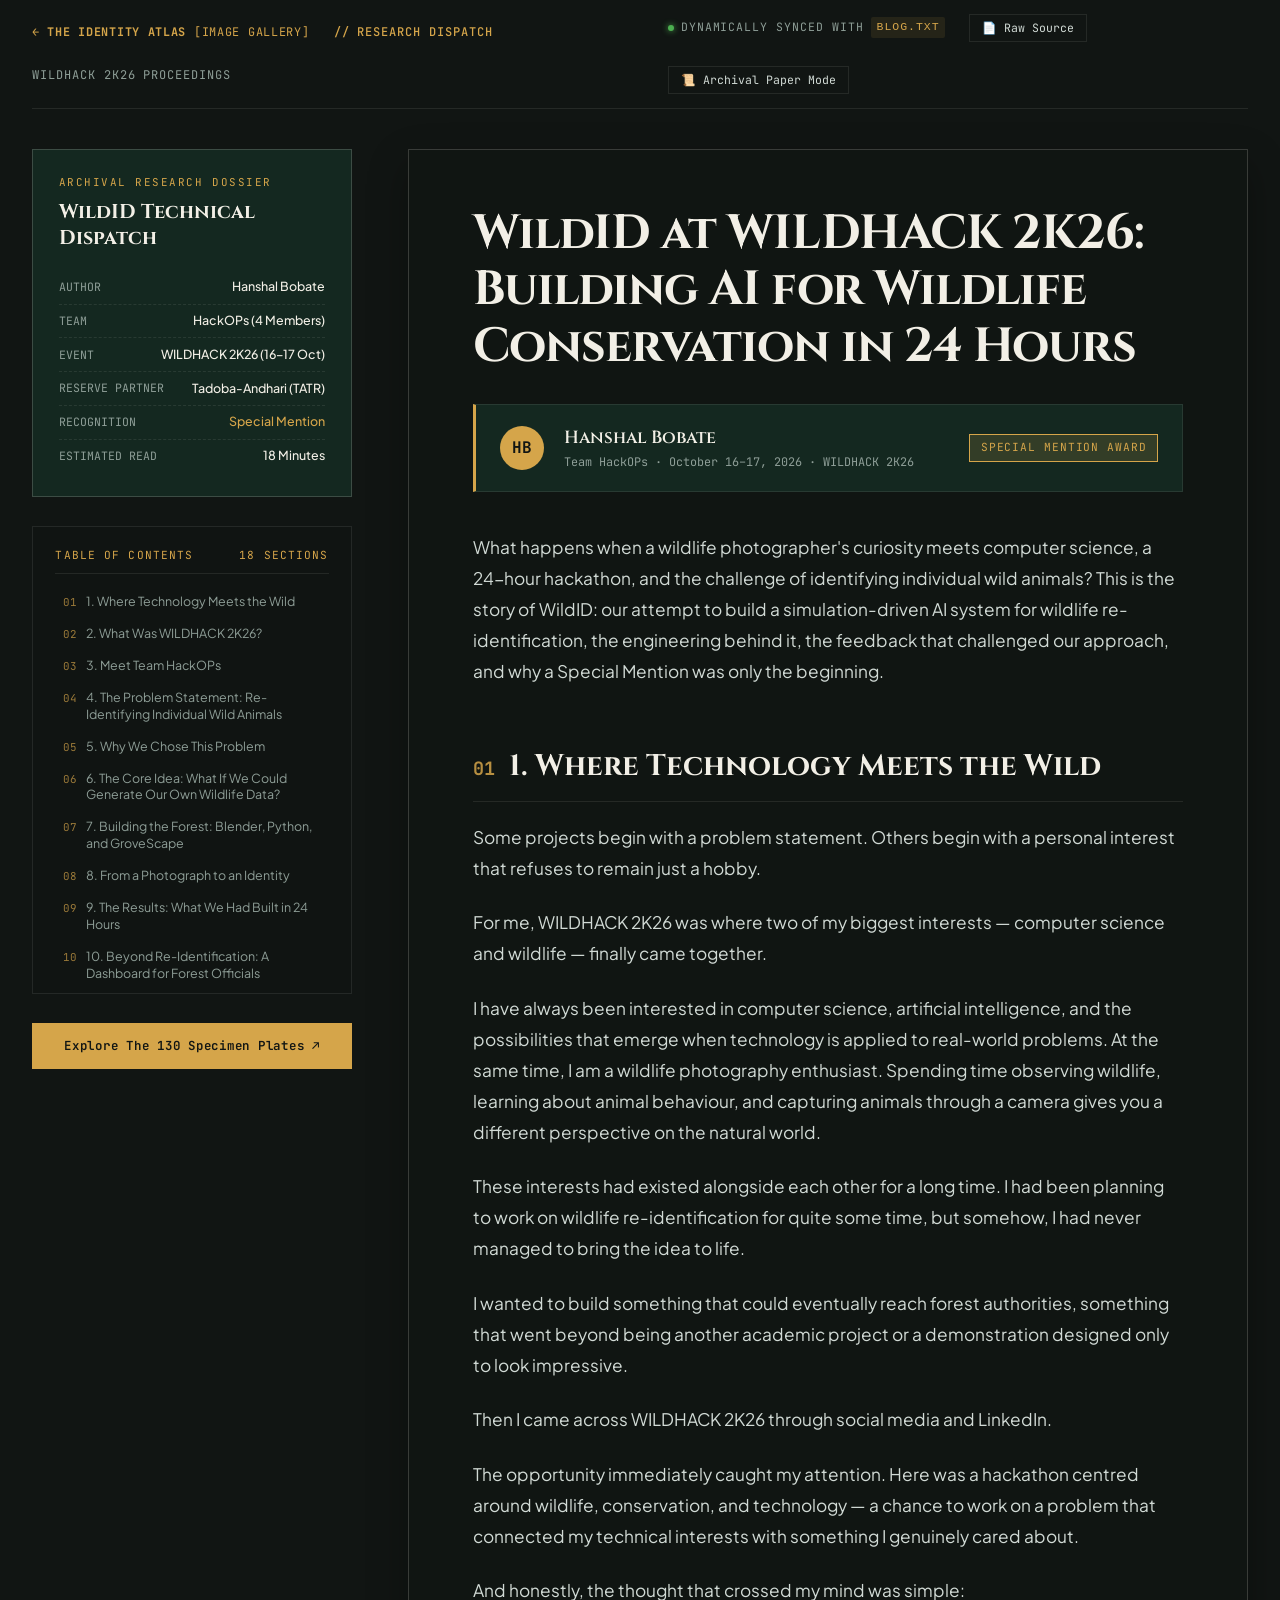
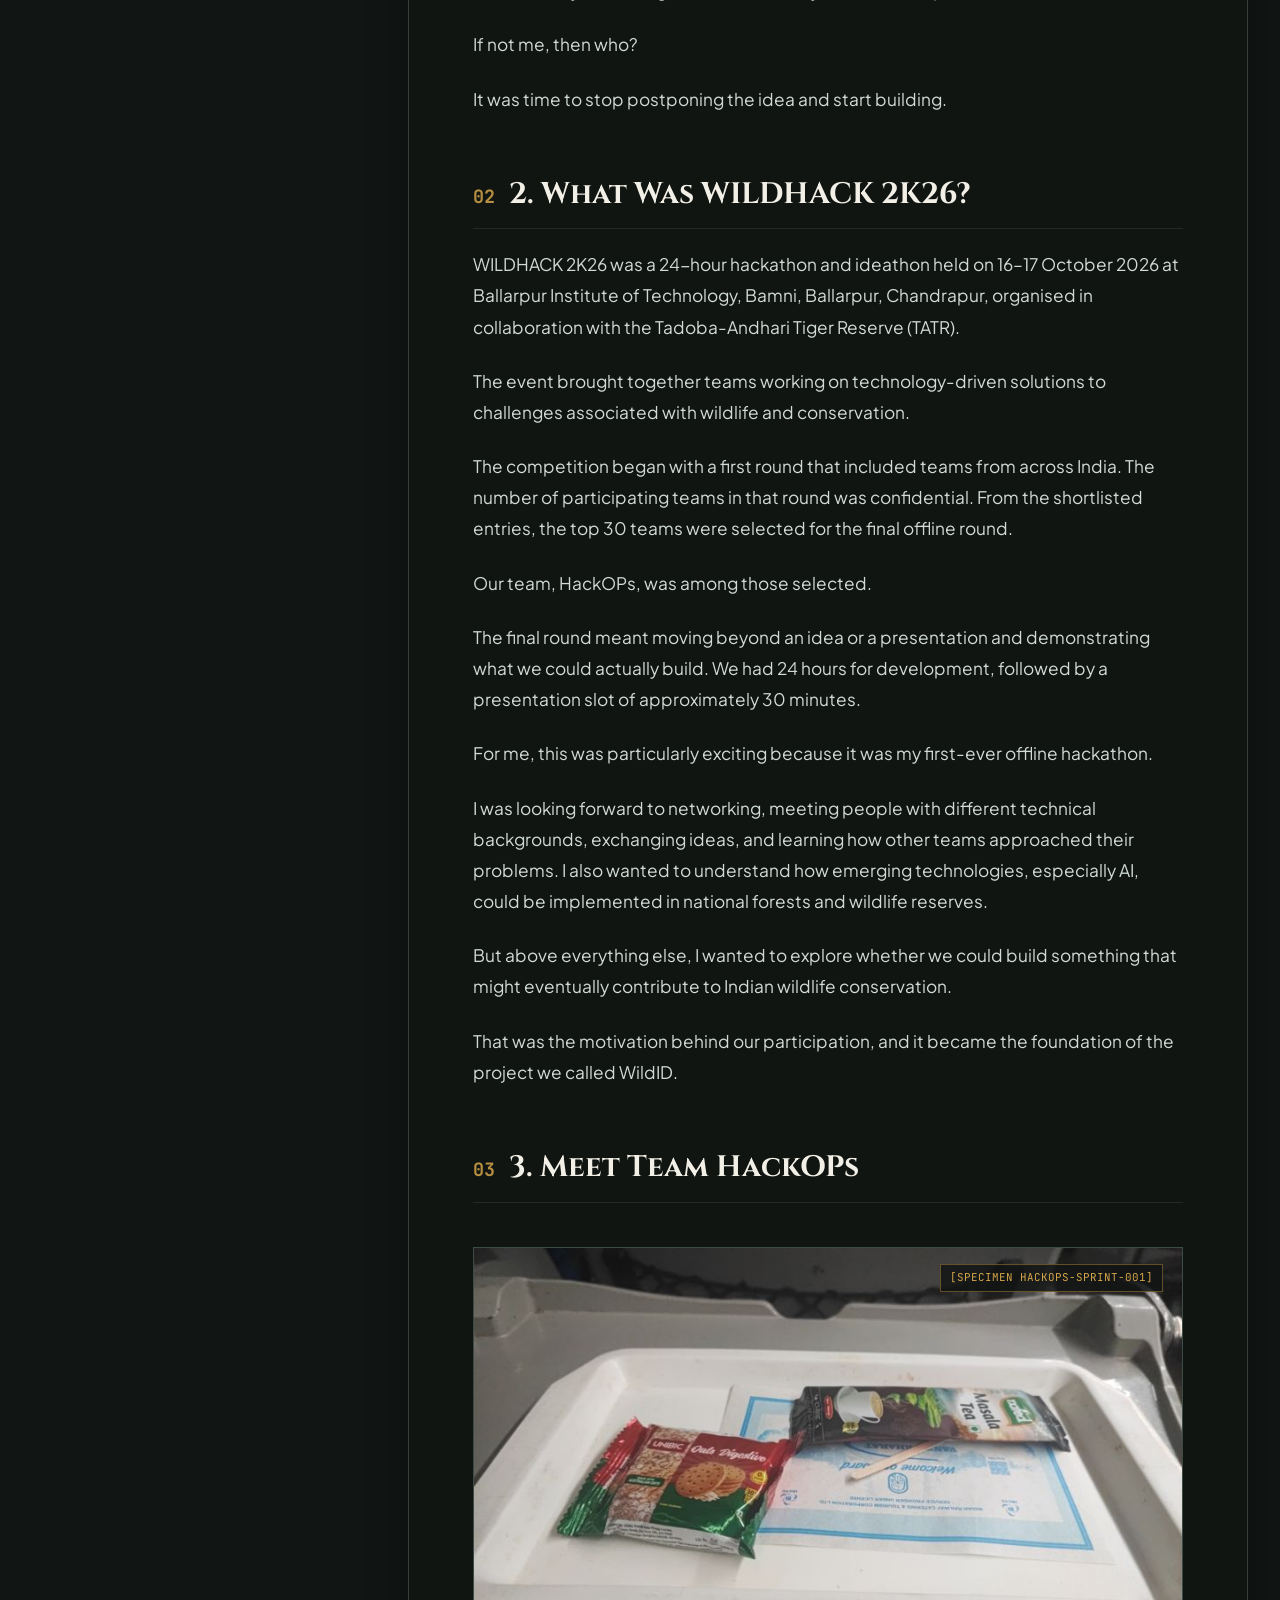
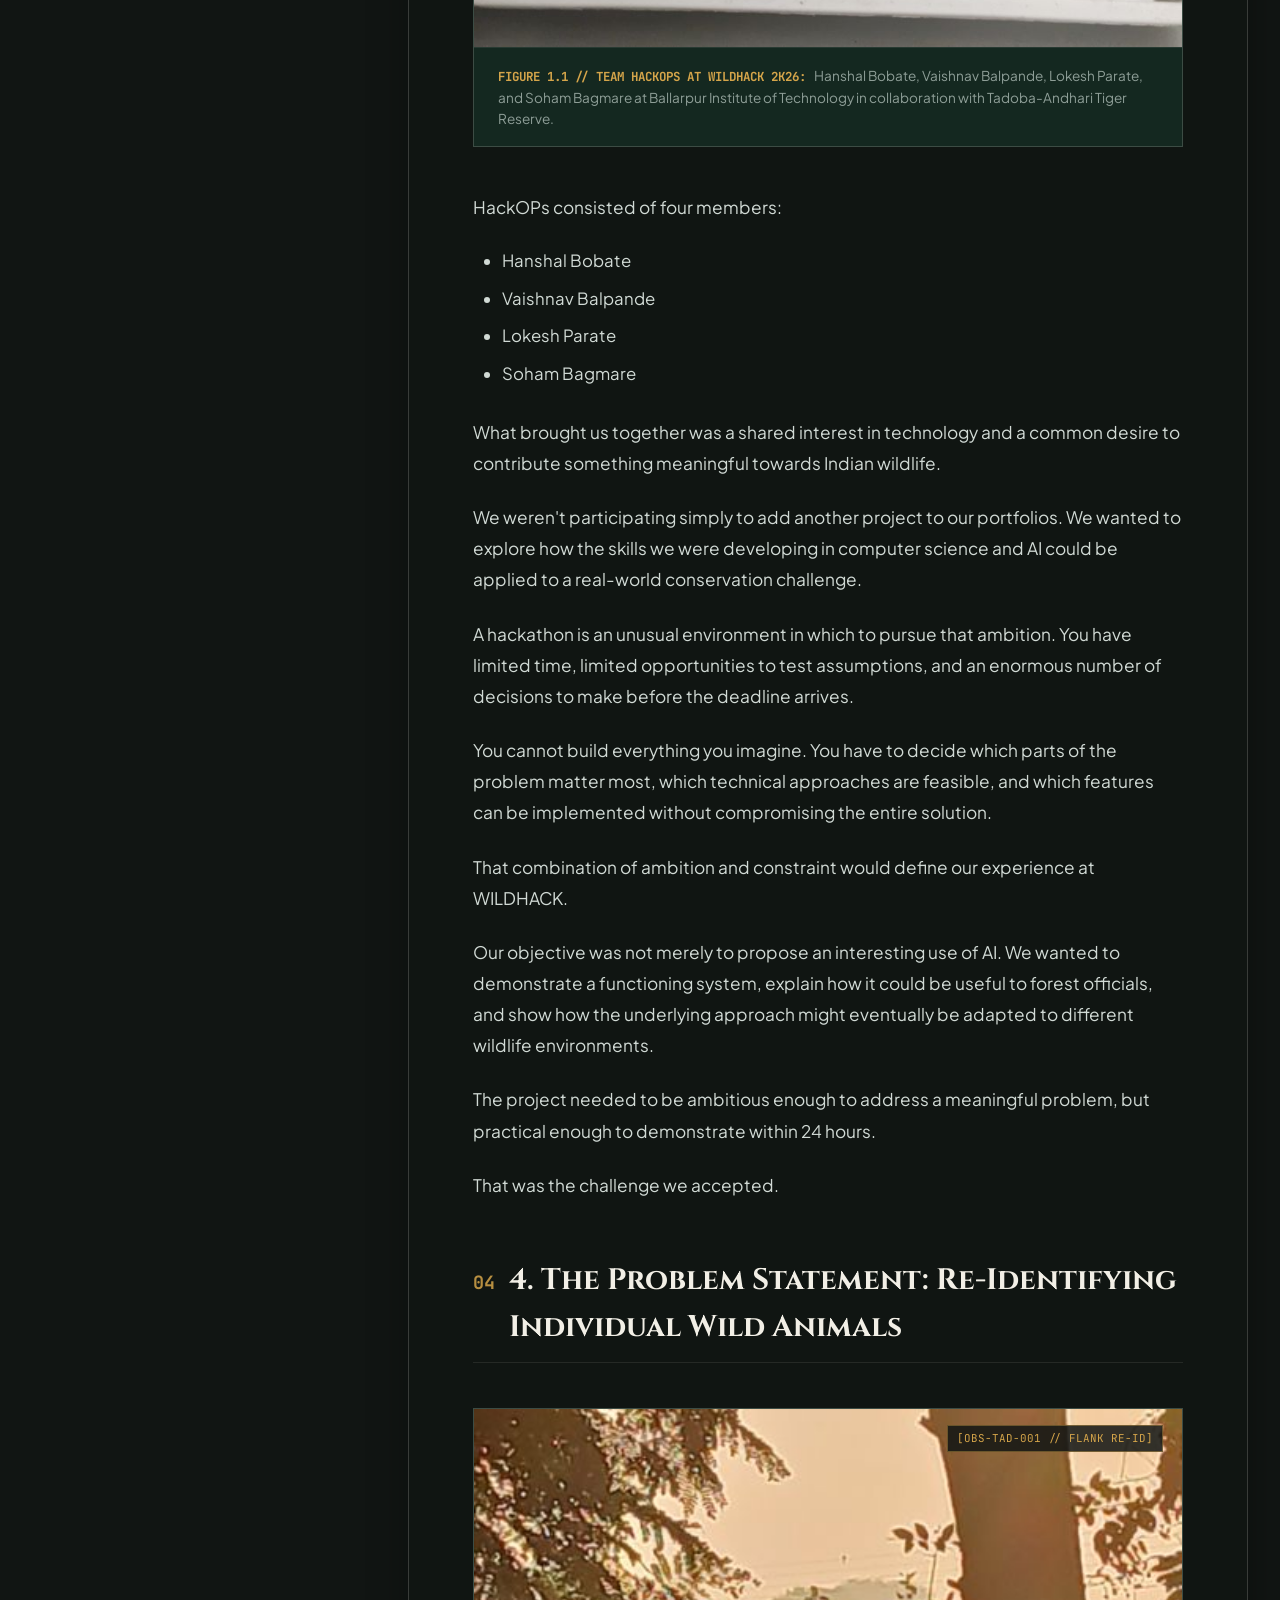
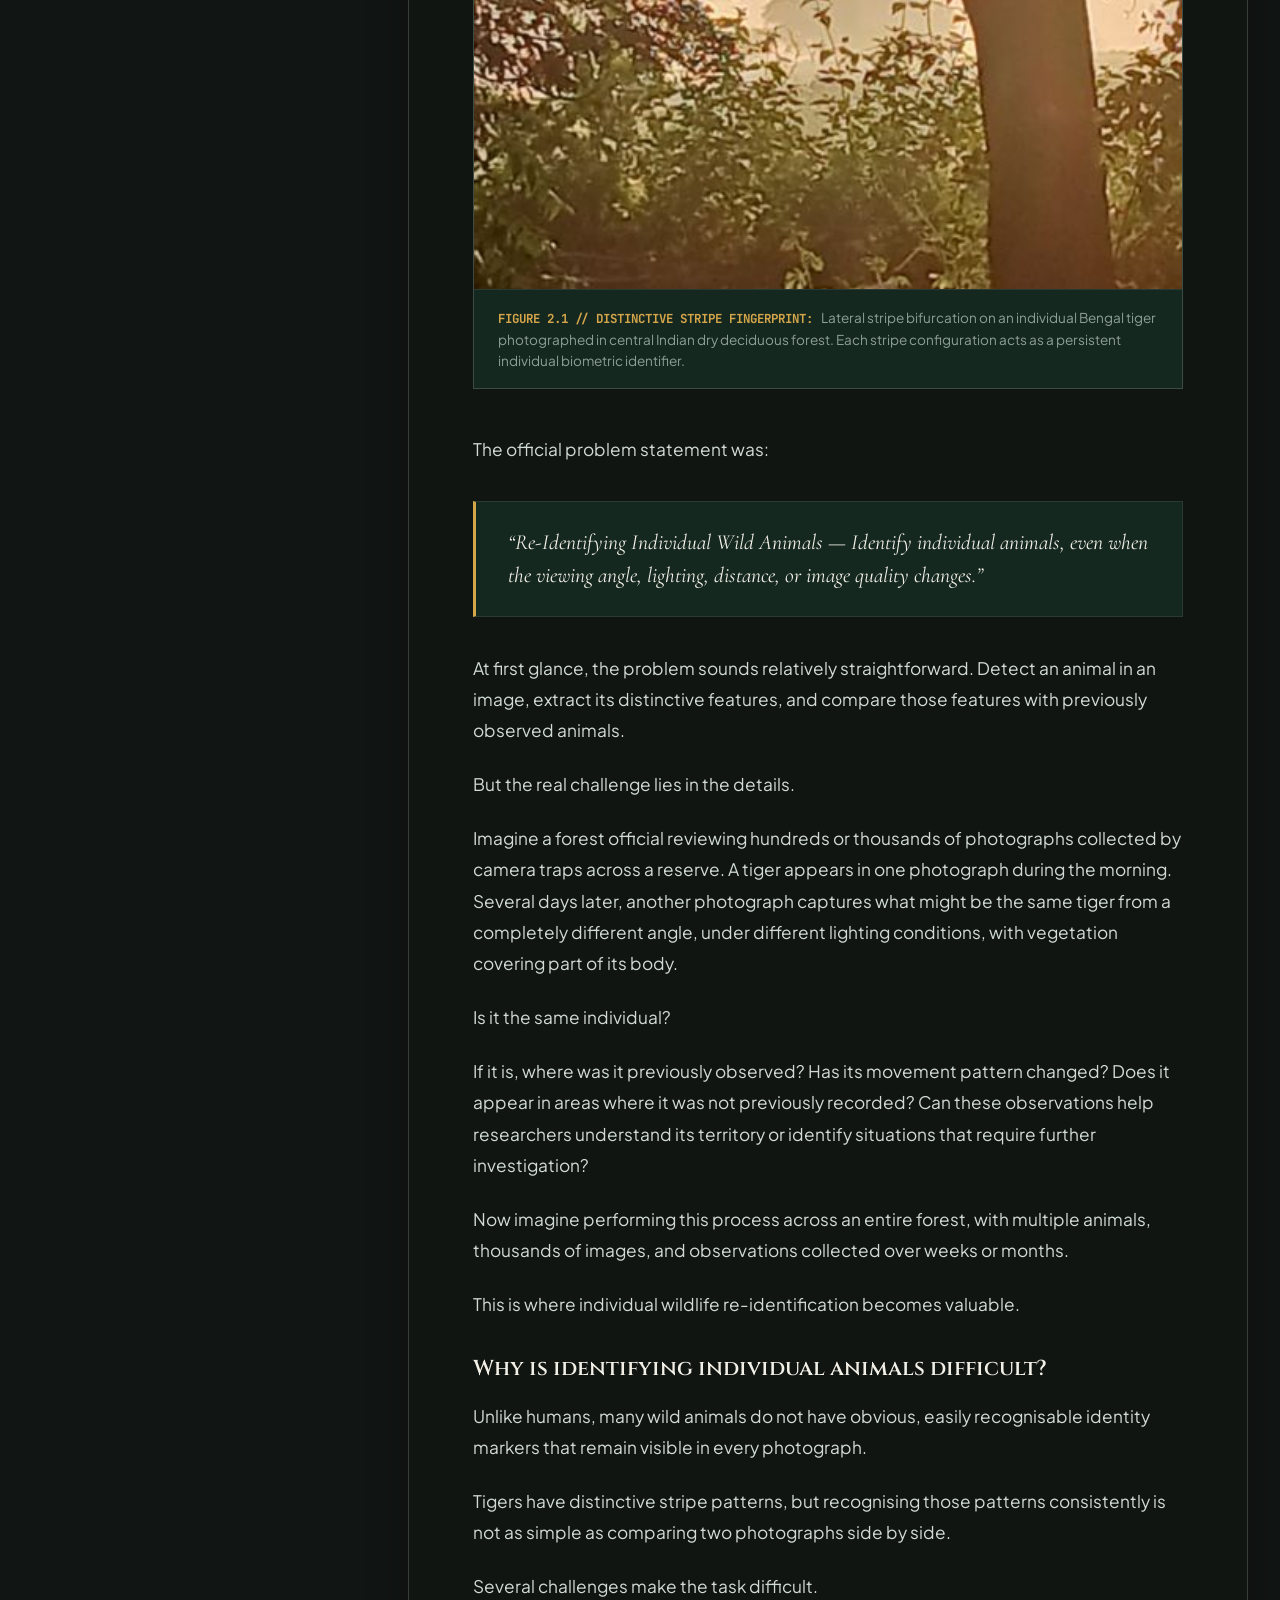
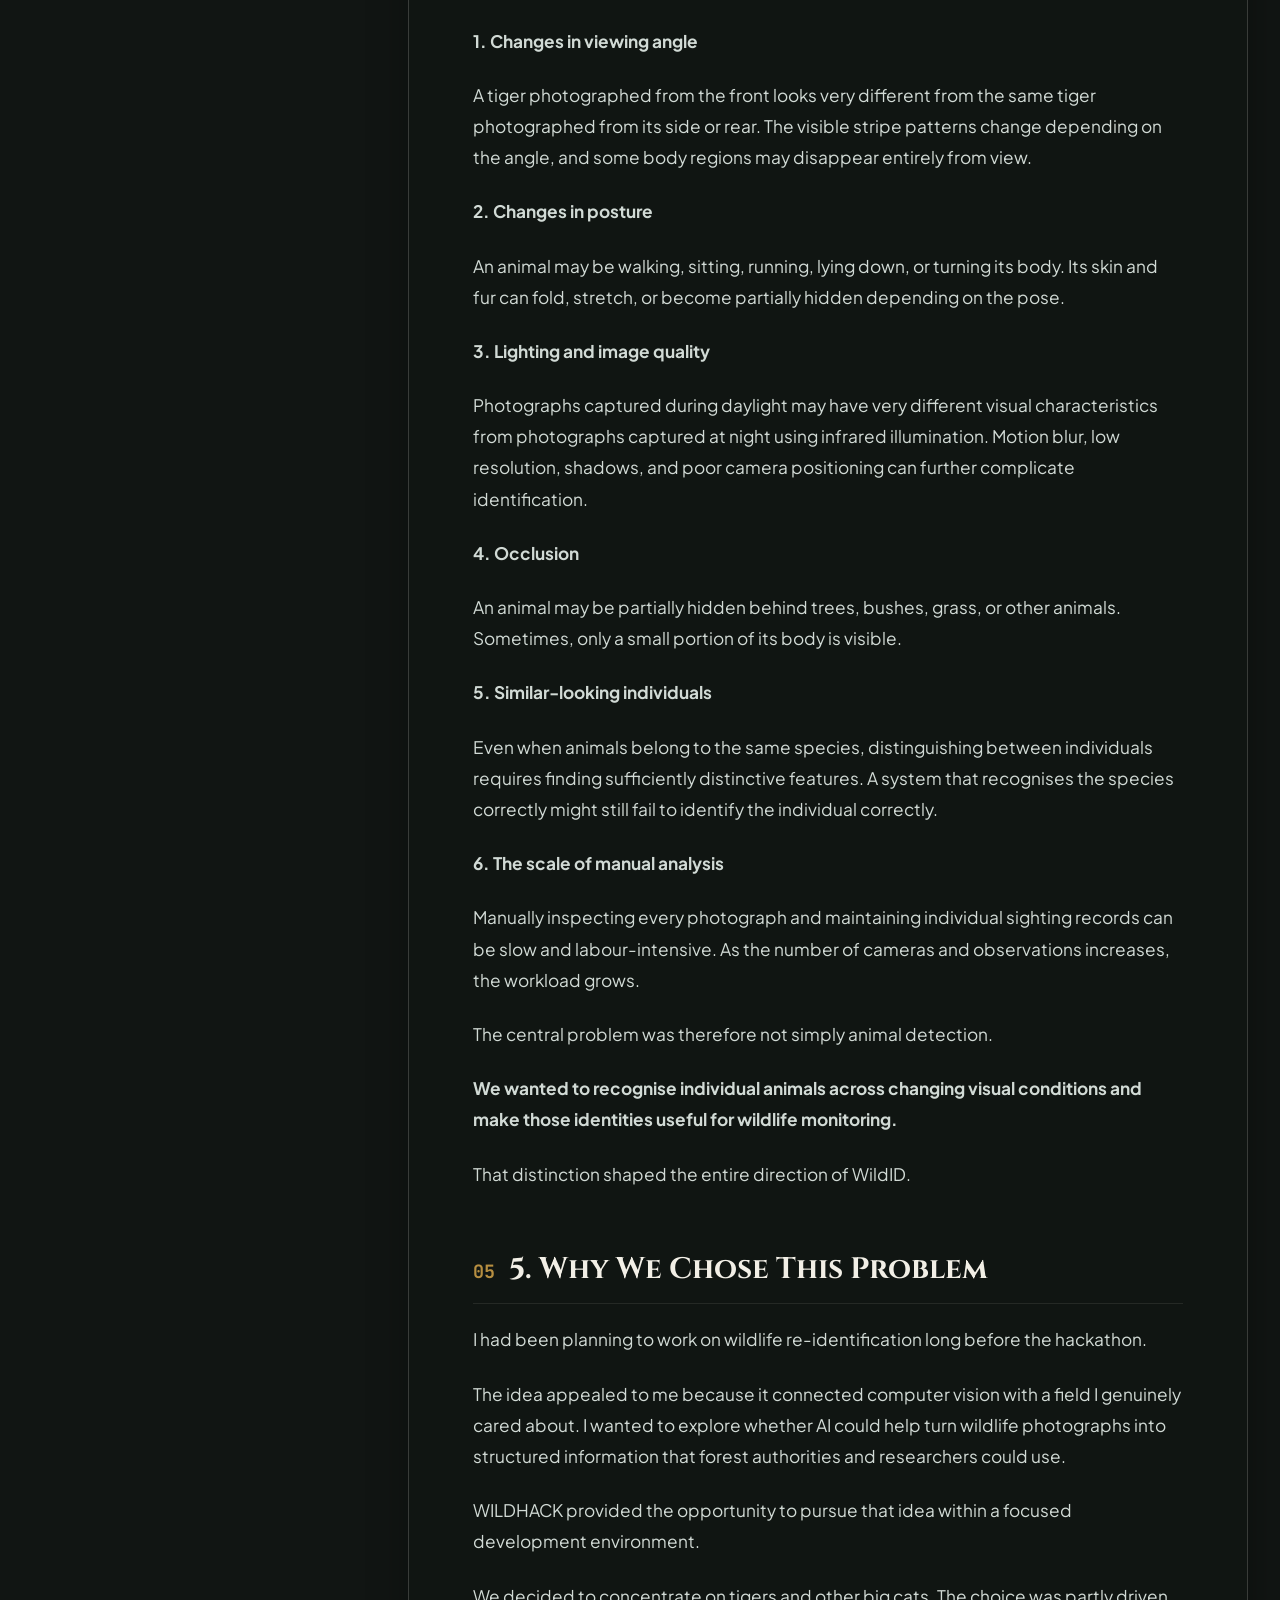
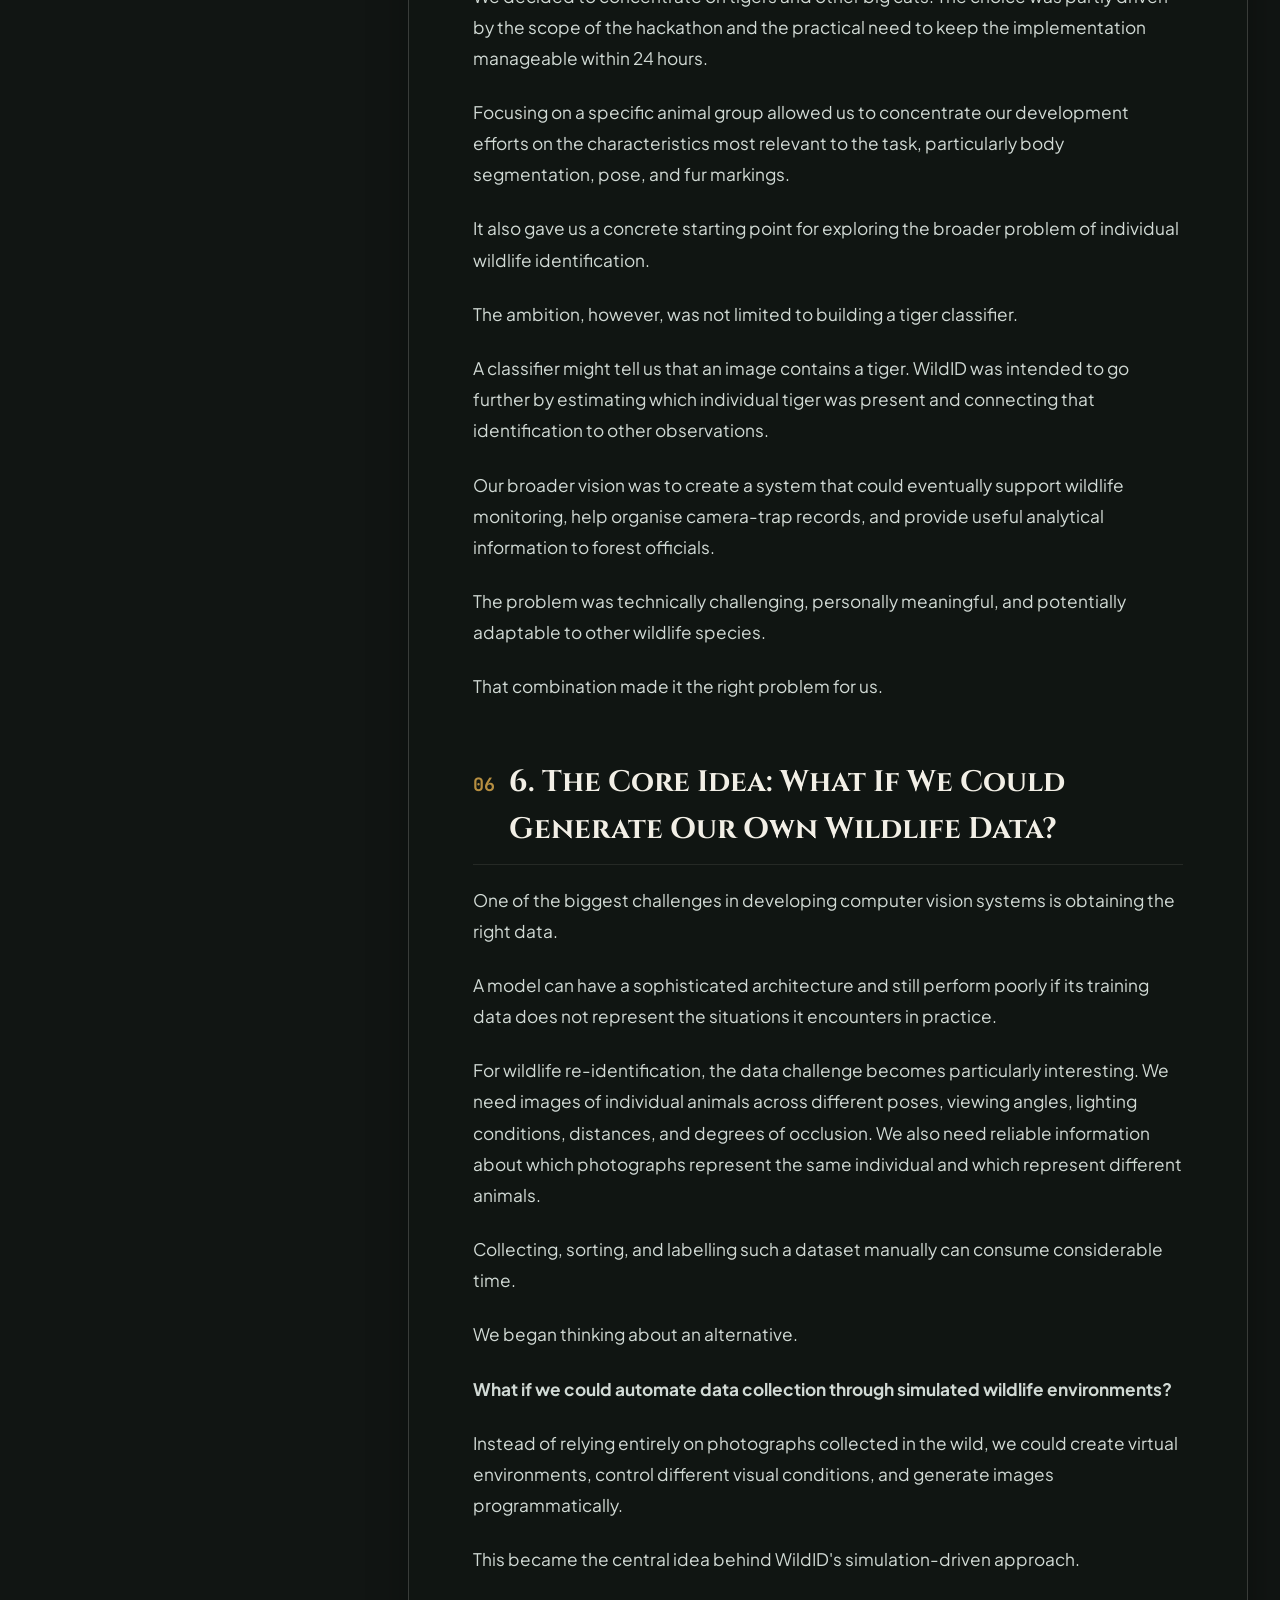
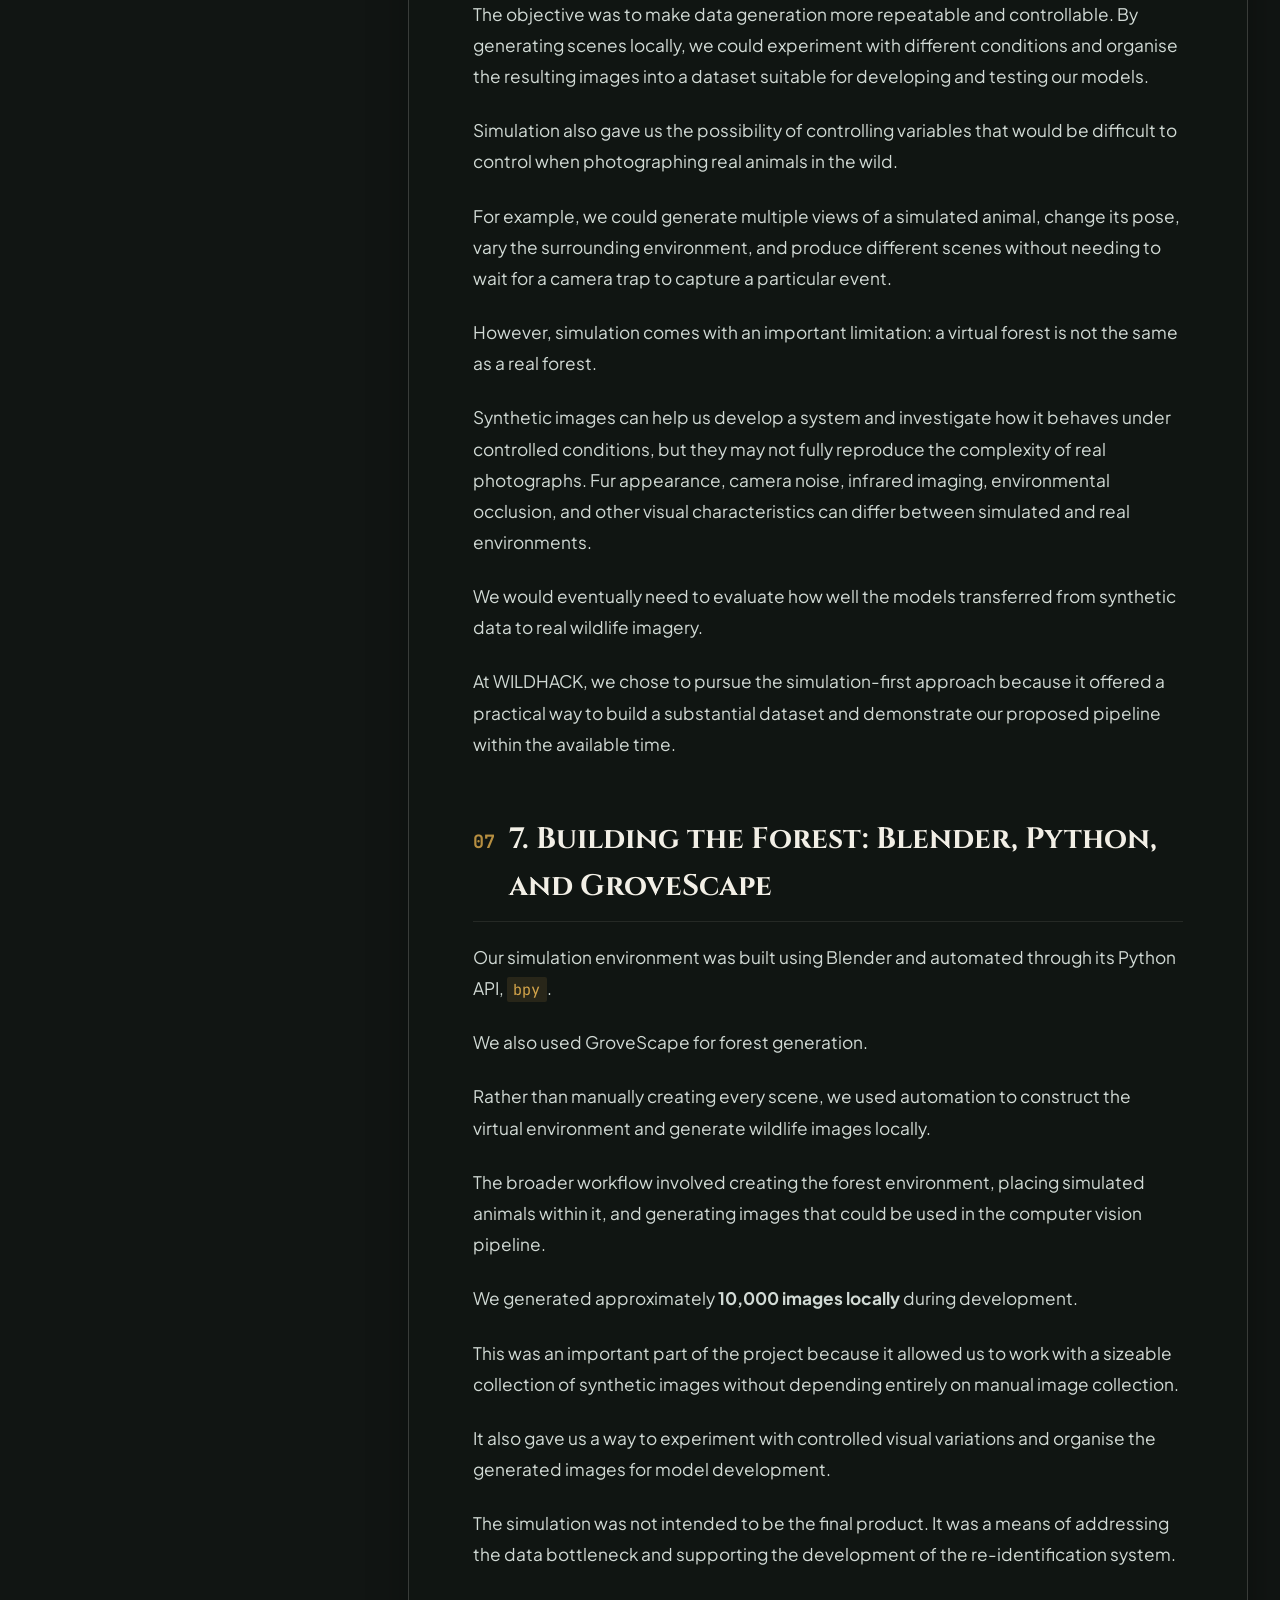
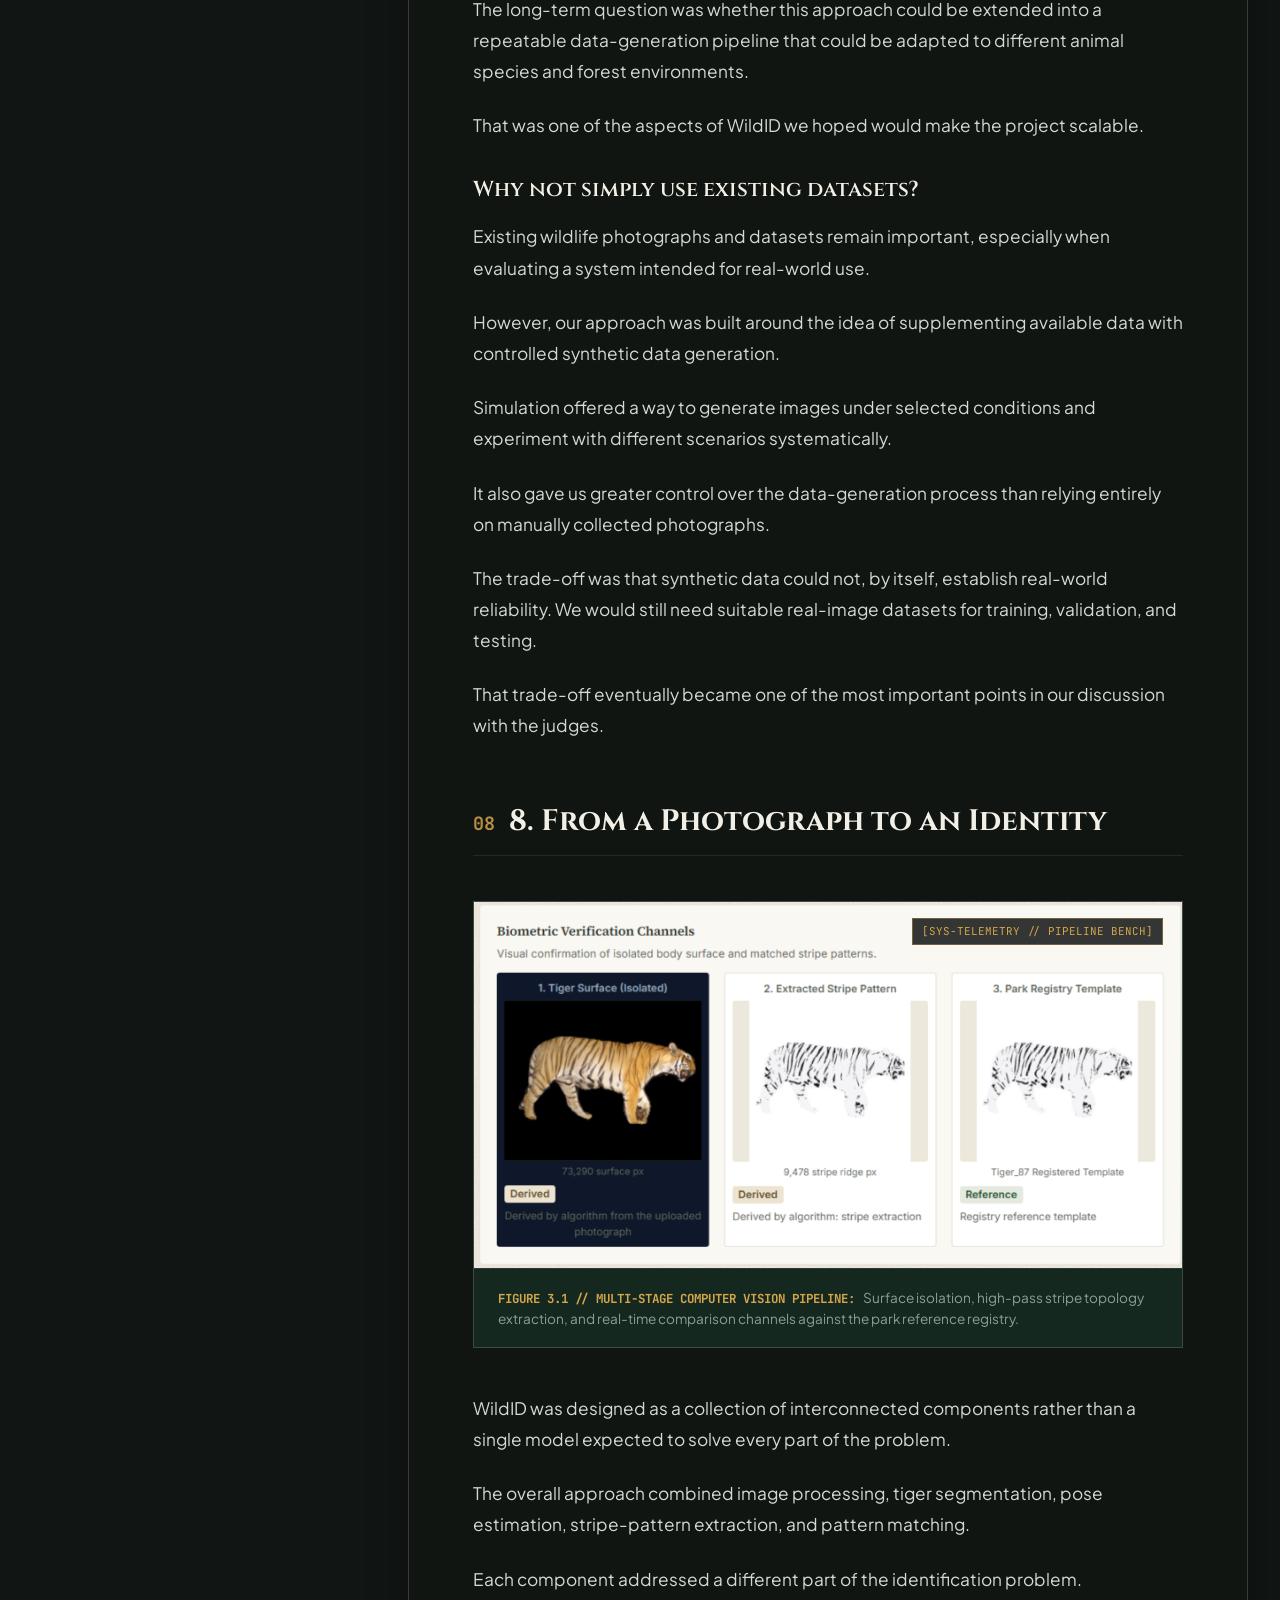
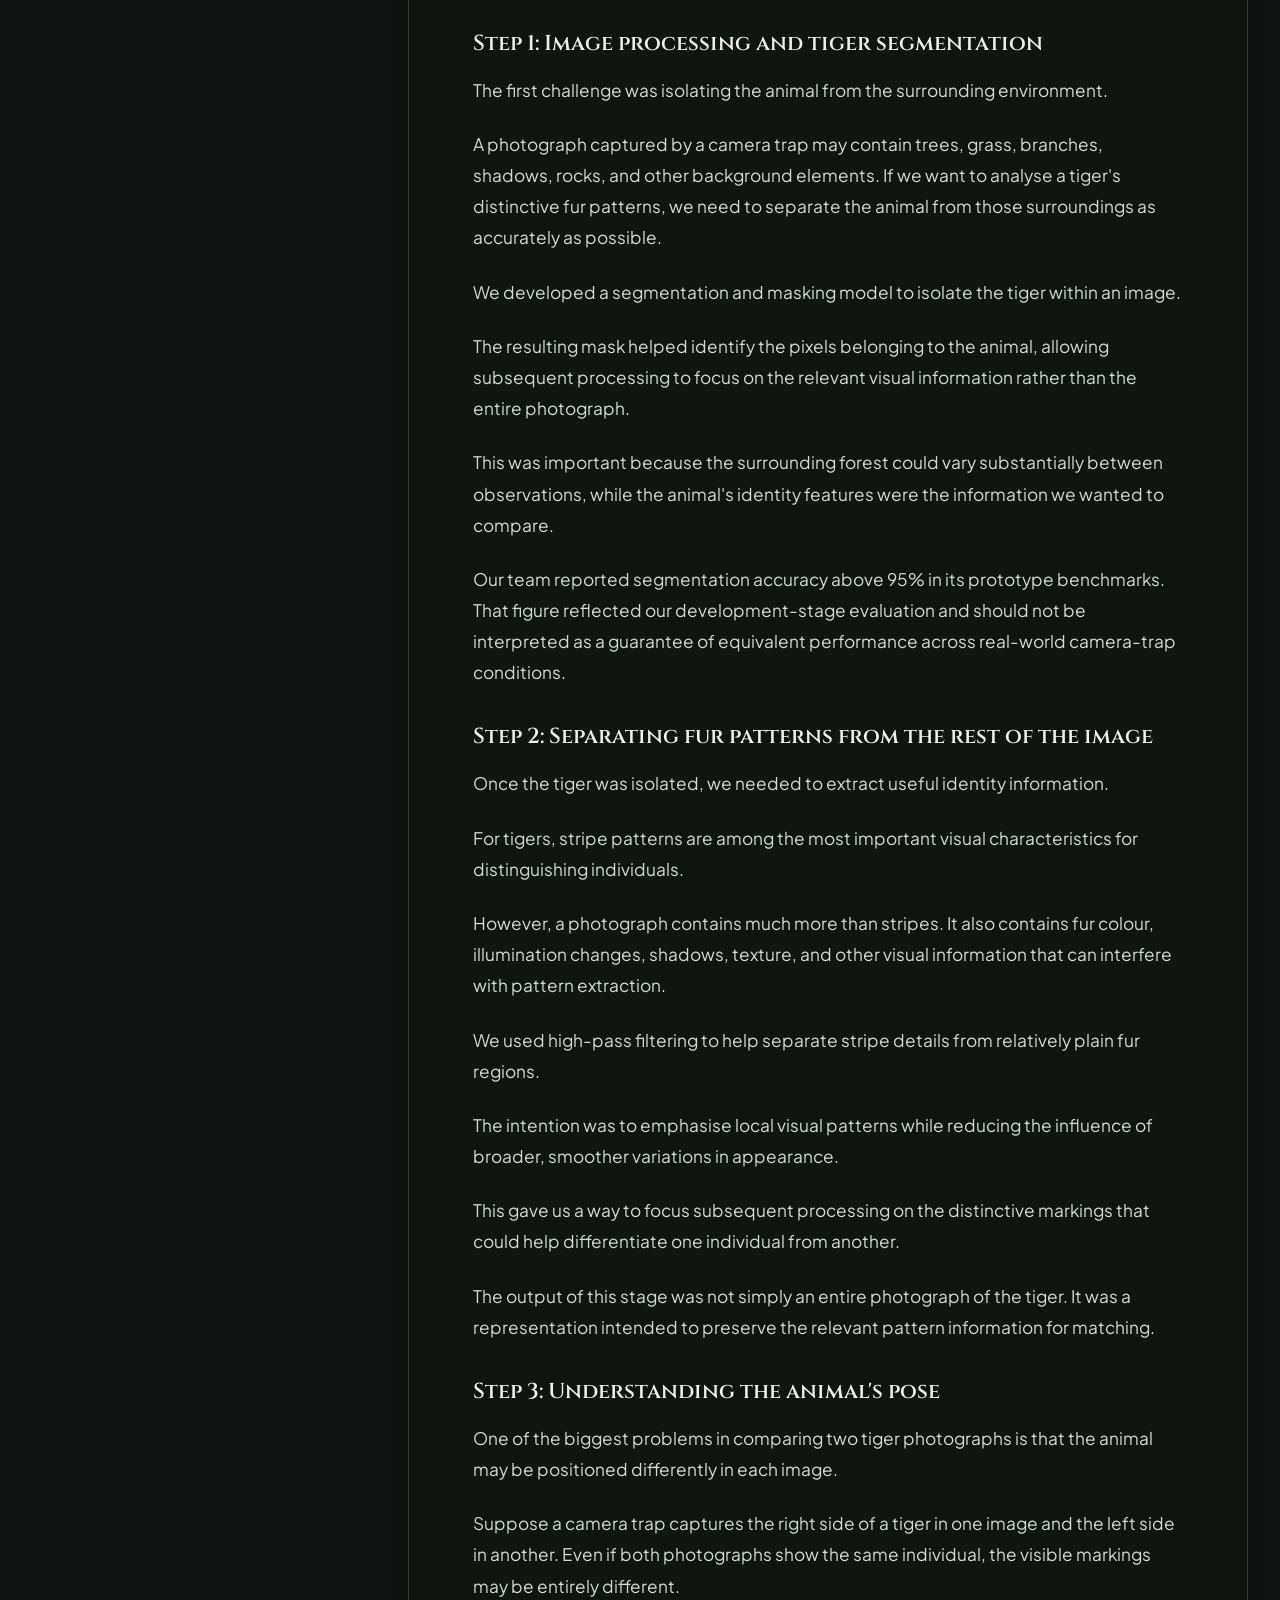
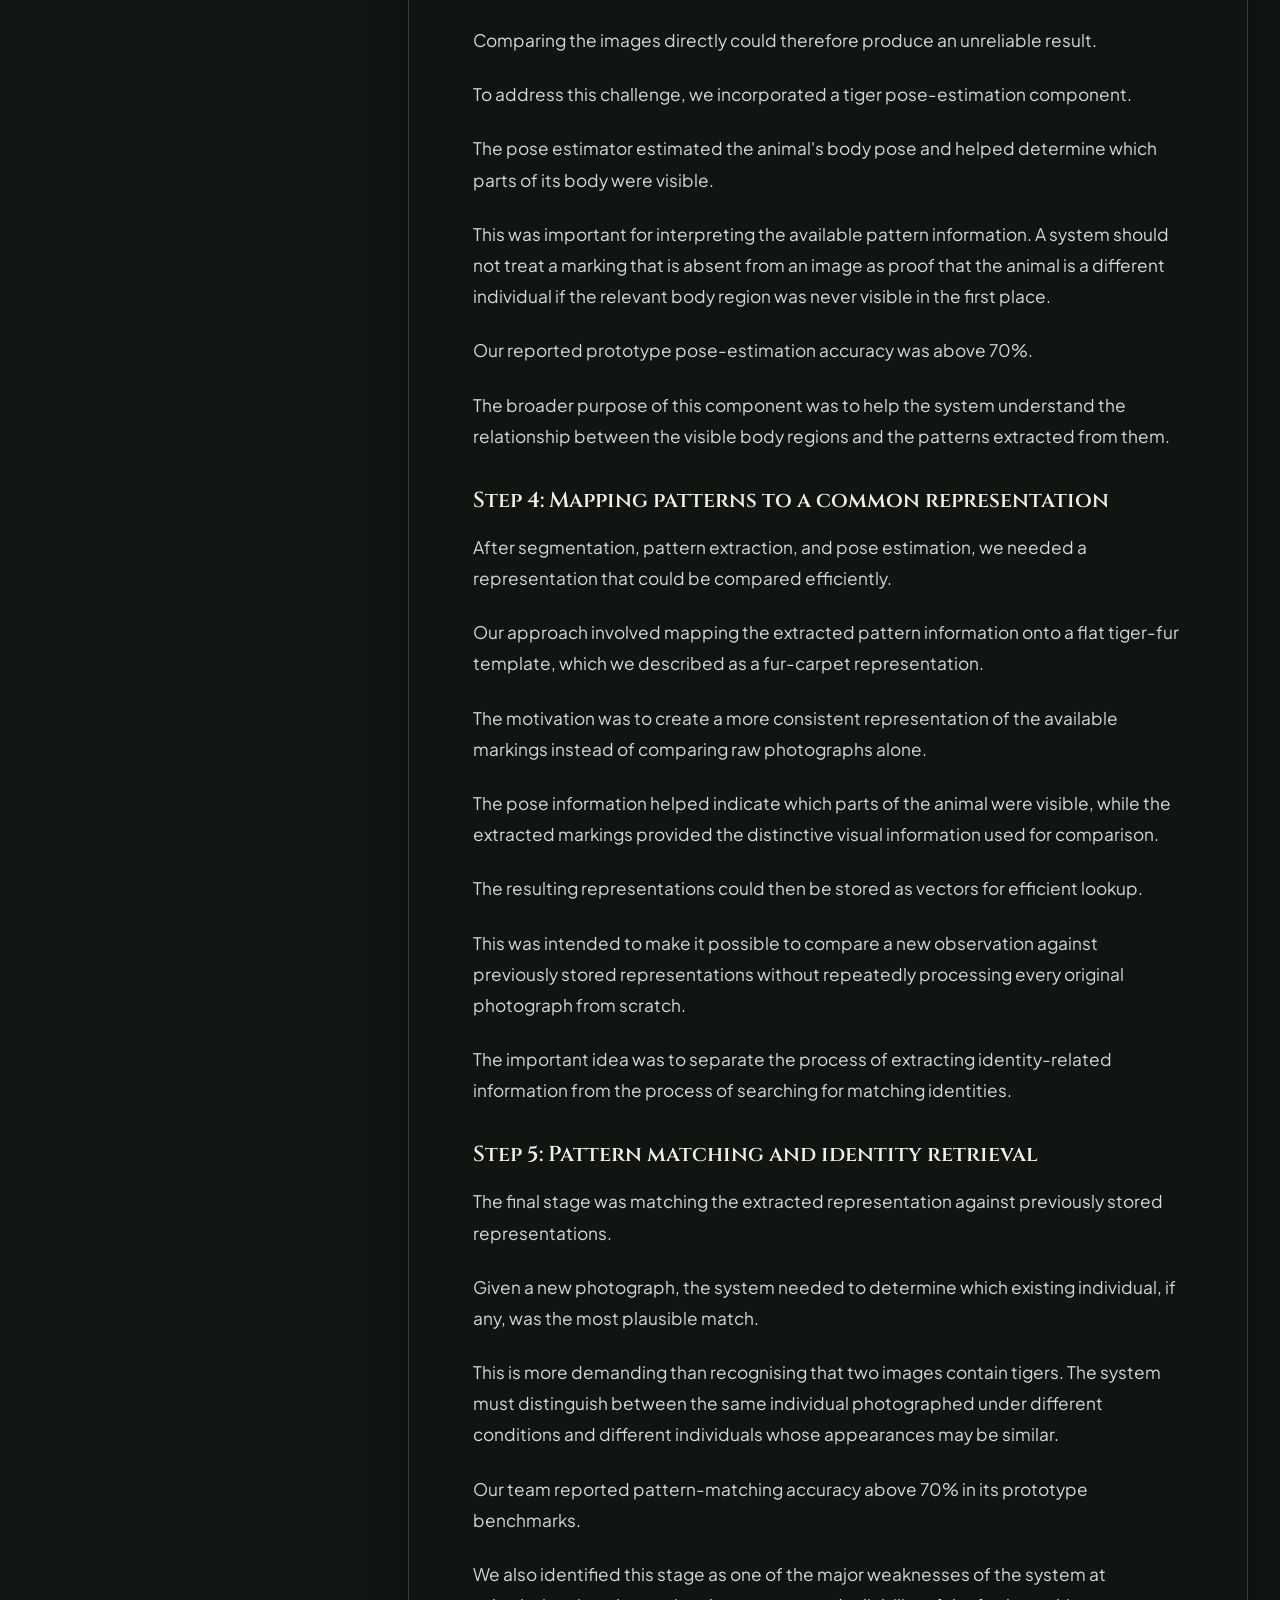
==== blog.html @ 6a2e32df "Deploy WildID The Identity Atlas and Research Blog" ====
<!DOCTYPE html>
<html lang="en">
<head>
  <meta charset="UTF-8">
  <meta name="viewport" content="width=device-width, initial-scale=1.0">
  <title>WildID at WILDHACK 2K26: Building AI for Wildlife Conservation in 24 Hours</title>
  <meta name="description" content="The complete engineering and field story of WildID: a simulation-driven AI system for individual wildlife re-identification built at WILDHACK 2K26 in collaboration with Tadoba-Andhari Tiger Reserve.">
  <link rel="icon" href="data:image/svg+xml,<svg xmlns='http://www.w3.org/2000/svg' viewBox='0 0 32 32'><rect width='32' height='32' fill='%23142820'/><path d='M8 6 C12 12, 6 18, 12 26 M16 4 C20 12, 14 20, 18 28 M24 8 C22 14, 26 20, 22 26' stroke='%23D5A54A' stroke-width='2.5' fill='none' stroke-linecap='round'/></svg>">
  <link rel="stylesheet" href="css/style.css">
  <link rel="stylesheet" href="css/blog.css">
  <link rel="preconnect" href="https://fonts.googleapis.com">
  <link rel="preconnect" href="https://fonts.gstatic.com" crossorigin>
</head>
<body class="blog-body">

  <!-- Top Reading Progress Indicator -->
  <div id="readingProgressBar" class="reading-progress-bar" aria-hidden="true"></div>

  <div class="app-container">

    <!-- Top Telemetry & Navigation Bar -->
    <header class="telemetry-bar" role="banner">
      <div class="telemetry-left">
        <a href="index.html" class="nav-back-link" title="Return to The Identity Atlas Image Gallery">
          ← <strong>THE IDENTITY ATLAS</strong> [IMAGE GALLERY]
        </a>
        <span class="telemetry-tag">// RESEARCH DISPATCH</span>
        <span>WILDHACK 2K26 PROCEEDINGS</span>
      </div>
      <div class="telemetry-right">
        <span id="blogSyncStatus" class="sync-status-indicator">
          <span class="status-pulse-green"></span> Dynamically Synced with <code>blog.txt</code>
        </span>
        <button id="viewRawBtn" class="util-btn" title="View raw unformatted blog.txt source">
          <span>📄</span> Raw Source
        </button>
        <button id="themeToggleBtn" class="util-btn" title="Toggle Archival Paper Publication theme">
          <span id="themeIcon">📜</span> Archival Paper Mode
        </button>
      </div>
    </header>

    <!-- Main Editorial Article Layout -->
    <div class="blog-layout-grid">

      <!-- Left Sticky Sidebar: Table of Contents & Article Metadata -->
      <aside class="blog-sidebar">
        <div class="sidebar-sticky-wrapper">
          
          <div class="sidebar-meta-card">
            <div class="meta-card-label">ARCHIVAL RESEARCH DOSSIER</div>
            <h2 class="meta-card-title">WildID Technical Dispatch</h2>
            <div class="meta-card-item">
              <span class="meta-k">Author</span>
              <span class="meta-v">Hanshal Bobate</span>
            </div>
            <div class="meta-card-item">
              <span class="meta-k">Team</span>
              <span class="meta-v">HackOPs (4 Members)</span>
            </div>
            <div class="meta-card-item">
              <span class="meta-k">Event</span>
              <span class="meta-v">WILDHACK 2K26 (16–17 Oct)</span>
            </div>
            <div class="meta-card-item">
              <span class="meta-k">Reserve Partner</span>
              <span class="meta-v">Tadoba-Andhari (TATR)</span>
            </div>
            <div class="meta-card-item">
              <span class="meta-k">Recognition</span>
              <span class="meta-v" style="color: var(--color-ochre);">Special Mention</span>
            </div>
            <div class="meta-card-item">
              <span class="meta-k">Estimated Read</span>
              <span class="meta-v">18 Minutes</span>
            </div>
          </div>

          <!-- Interactive Table of Contents -->
          <nav class="blog-toc-card" aria-label="Article Table of Contents">
            <div class="toc-header">
              <span>TABLE OF CONTENTS</span>
              <span class="toc-count">18 SECTIONS</span>
            </div>
            <ul id="tocList" class="toc-list">
              <!-- Dynamically populated / updated by blog.js -->
            </ul>
          </nav>

          <a href="index.html" class="btn-primary-ochre" style="display: block; text-align: center; text-decoration: none;">
            Explore The 130 Specimen Plates ↗
          </a>

        </div>
      </aside>

      <!-- Right Column: Full Dynamic Article Body -->
      <main class="blog-content-area" role="main">
        <article id="blogArticleContent" class="blog-article-body">
<h1 class="blog-main-title">WildID at WILDHACK 2K26: Building AI for Wildlife Conservation in 24 Hours</h1>
<div class="blog-byline-banner">
              <div class="byline-avatar">HB</div>
              <div class="byline-details">
                <span class="byline-author">Hanshal Bobate</span>
                <span class="byline-meta">Team HackOPs · October 16–17, 2026 · WILDHACK 2K26</span>
              </div>
              <div class="byline-tag">SPECIAL MENTION AWARD</div>
            </div>
<p class="blog-p">What happens when a wildlife photographer&#x27;s curiosity meets computer science, a 24-hour hackathon, and the challenge of identifying individual wild animals? This is the story of WildID: our attempt to build a simulation-driven AI system for wildlife re-identification, the engineering behind it, the feedback that challenged our approach, and why a Special Mention was only the beginning.</p>
<h2 id="section-1" class="blog-section-title"><span class="section-num">01</span> 1. Where Technology Meets the Wild</h2>
<p class="blog-p">Some projects begin with a problem statement. Others begin with a personal interest that refuses to remain just a hobby.</p>
<p class="blog-p">For me, WILDHACK 2K26 was where two of my biggest interests — computer science and wildlife — finally came together.</p>
<p class="blog-p">I have always been interested in computer science, artificial intelligence, and the possibilities that emerge when technology is applied to real-world problems. At the same time, I am a wildlife photography enthusiast. Spending time observing wildlife, learning about animal behaviour, and capturing animals through a camera gives you a different perspective on the natural world.</p>
<p class="blog-p">These interests had existed alongside each other for a long time. I had been planning to work on wildlife re-identification for quite some time, but somehow, I had never managed to bring the idea to life.</p>
<p class="blog-p">I wanted to build something that could eventually reach forest authorities, something that went beyond being another academic project or a demonstration designed only to look impressive.</p>
<p class="blog-p">Then I came across WILDHACK 2K26 through social media and LinkedIn.</p>
<p class="blog-p">The opportunity immediately caught my attention. Here was a hackathon centred around wildlife, conservation, and technology — a chance to work on a problem that connected my technical interests with something I genuinely cared about.</p>
<p class="blog-p">And honestly, the thought that crossed my mind was simple:</p>
<p class="blog-p">If not me, then who?</p>
<p class="blog-p">It was time to stop postponing the idea and start building.</p>
<h2 id="section-2" class="blog-section-title"><span class="section-num">02</span> 2. What Was WILDHACK 2K26?</h2>
<p class="blog-p">WILDHACK 2K26 was a 24-hour hackathon and ideathon held on 16–17 October 2026 at Ballarpur Institute of Technology, Bamni, Ballarpur, Chandrapur, organised in collaboration with the Tadoba-Andhari Tiger Reserve (TATR).</p>
<p class="blog-p">The event brought together teams working on technology-driven solutions to challenges associated with wildlife and conservation.</p>
<p class="blog-p">The competition began with a first round that included teams from across India. The number of participating teams in that round was confidential. From the shortlisted entries, the top 30 teams were selected for the final offline round.</p>
<p class="blog-p">Our team, HackOPs, was among those selected.</p>
<p class="blog-p">The final round meant moving beyond an idea or a presentation and demonstrating what we could actually build. We had 24 hours for development, followed by a presentation slot of approximately 30 minutes.</p>
<p class="blog-p">For me, this was particularly exciting because it was my first-ever offline hackathon.</p>
<p class="blog-p">I was looking forward to networking, meeting people with different technical backgrounds, exchanging ideas, and learning how other teams approached their problems. I also wanted to understand how emerging technologies, especially AI, could be implemented in national forests and wildlife reserves.</p>
<p class="blog-p">But above everything else, I wanted to explore whether we could build something that might eventually contribute to Indian wildlife conservation.</p>
<p class="blog-p">That was the motivation behind our participation, and it became the foundation of the project we called WildID.</p>
<h2 id="section-3" class="blog-section-title"><span class="section-num">03</span> 3. Meet Team HackOPs</h2>
<p class="blog-p">HackOPs consisted of four members:</p>
<ul class="blog-bullet-list">
<li>Hanshal Bobate</li>
<li>Vaishnav Balpande</li>
<li>Lokesh Parate</li>
<li>Soham Bagmare</li>
</ul>
<p class="blog-p">What brought us together was a shared interest in technology and a common desire to contribute something meaningful towards Indian wildlife.</p>
<p class="blog-p">We weren&#x27;t participating simply to add another project to our portfolios. We wanted to explore how the skills we were developing in computer science and AI could be applied to a real-world conservation challenge.</p>
<p class="blog-p">A hackathon is an unusual environment in which to pursue that ambition. You have limited time, limited opportunities to test assumptions, and an enormous number of decisions to make before the deadline arrives.</p>
<p class="blog-p">You cannot build everything you imagine. You have to decide which parts of the problem matter most, which technical approaches are feasible, and which features can be implemented without compromising the entire solution.</p>
<p class="blog-p">That combination of ambition and constraint would define our experience at WILDHACK.</p>
<p class="blog-p">Our objective was not merely to propose an interesting use of AI. We wanted to demonstrate a functioning system, explain how it could be useful to forest officials, and show how the underlying approach might eventually be adapted to different wildlife environments.</p>
<p class="blog-p">The project needed to be ambitious enough to address a meaningful problem, but practical enough to demonstrate within 24 hours.</p>
<p class="blog-p">That was the challenge we accepted.</p>
<h2 id="section-4" class="blog-section-title"><span class="section-num">04</span> 4. The Problem Statement: Re-Identifying Individual Wild Animals</h2>
<p class="blog-p">The official problem statement was:</p>
<blockquote class="blog-blockquote"><p>“Re-Identifying Individual Wild Animals — Identify individual animals, even when the viewing angle, lighting, distance, or image quality changes.”</p></blockquote>
<p class="blog-p">At first glance, the problem sounds relatively straightforward. Detect an animal in an image, extract its distinctive features, and compare those features with previously observed animals.</p>
<p class="blog-p">But the real challenge lies in the details.</p>
<p class="blog-p">Imagine a forest official reviewing hundreds or thousands of photographs collected by camera traps across a reserve. A tiger appears in one photograph during the morning. Several days later, another photograph captures what might be the same tiger from a completely different angle, under different lighting conditions, with vegetation covering part of its body.</p>
<p class="blog-p">Is it the same individual?</p>
<p class="blog-p">If it is, where was it previously observed? Has its movement pattern changed? Does it appear in areas where it was not previously recorded? Can these observations help researchers understand its territory or identify situations that require further investigation?</p>
<p class="blog-p">Now imagine performing this process across an entire forest, with multiple animals, thousands of images, and observations collected over weeks or months.</p>
<p class="blog-p">This is where individual wildlife re-identification becomes valuable.</p>
<h3 class="blog-sub-title">Why is identifying individual animals difficult?</h3>
<p class="blog-p">Unlike humans, many wild animals do not have obvious, easily recognisable identity markers that remain visible in every photograph.</p>
<p class="blog-p">Tigers have distinctive stripe patterns, but recognising those patterns consistently is not as simple as comparing two photographs side by side.</p>
<p class="blog-p">Several challenges make the task difficult.</p>
<p class="blog-p"><strong>1. Changes in viewing angle</strong></p>
<p class="blog-p">A tiger photographed from the front looks very different from the same tiger photographed from its side or rear. The visible stripe patterns change depending on the angle, and some body regions may disappear entirely from view.</p>
<p class="blog-p"><strong>2. Changes in posture</strong></p>
<p class="blog-p">An animal may be walking, sitting, running, lying down, or turning its body. Its skin and fur can fold, stretch, or become partially hidden depending on the pose.</p>
<p class="blog-p"><strong>3. Lighting and image quality</strong></p>
<p class="blog-p">Photographs captured during daylight may have very different visual characteristics from photographs captured at night using infrared illumination. Motion blur, low resolution, shadows, and poor camera positioning can further complicate identification.</p>
<p class="blog-p"><strong>4. Occlusion</strong></p>
<p class="blog-p">An animal may be partially hidden behind trees, bushes, grass, or other animals. Sometimes, only a small portion of its body is visible.</p>
<p class="blog-p"><strong>5. Similar-looking individuals</strong></p>
<p class="blog-p">Even when animals belong to the same species, distinguishing between individuals requires finding sufficiently distinctive features. A system that recognises the species correctly might still fail to identify the individual correctly.</p>
<p class="blog-p"><strong>6. The scale of manual analysis</strong></p>
<p class="blog-p">Manually inspecting every photograph and maintaining individual sighting records can be slow and labour-intensive. As the number of cameras and observations increases, the workload grows.</p>
<p class="blog-p">The central problem was therefore not simply animal detection.</p>
<p class="blog-p"><strong>We wanted to recognise individual animals across changing visual conditions and make those identities useful for wildlife monitoring.</strong></p>
<p class="blog-p">That distinction shaped the entire direction of WildID.</p>
<h2 id="section-5" class="blog-section-title"><span class="section-num">05</span> 5. Why We Chose This Problem</h2>
<p class="blog-p">I had been planning to work on wildlife re-identification long before the hackathon.</p>
<p class="blog-p">The idea appealed to me because it connected computer vision with a field I genuinely cared about. I wanted to explore whether AI could help turn wildlife photographs into structured information that forest authorities and researchers could use.</p>
<p class="blog-p">WILDHACK provided the opportunity to pursue that idea within a focused development environment.</p>
<p class="blog-p">We decided to concentrate on tigers and other big cats. The choice was partly driven by the scope of the hackathon and the practical need to keep the implementation manageable within 24 hours.</p>
<p class="blog-p">Focusing on a specific animal group allowed us to concentrate our development efforts on the characteristics most relevant to the task, particularly body segmentation, pose, and fur markings.</p>
<p class="blog-p">It also gave us a concrete starting point for exploring the broader problem of individual wildlife identification.</p>
<p class="blog-p">The ambition, however, was not limited to building a tiger classifier.</p>
<p class="blog-p">A classifier might tell us that an image contains a tiger. WildID was intended to go further by estimating which individual tiger was present and connecting that identification to other observations.</p>
<p class="blog-p">Our broader vision was to create a system that could eventually support wildlife monitoring, help organise camera-trap records, and provide useful analytical information to forest officials.</p>
<p class="blog-p">The problem was technically challenging, personally meaningful, and potentially adaptable to other wildlife species.</p>
<p class="blog-p">That combination made it the right problem for us.</p>
<h2 id="section-6" class="blog-section-title"><span class="section-num">06</span> 6. The Core Idea: What If We Could Generate Our Own Wildlife Data?</h2>
<p class="blog-p">One of the biggest challenges in developing computer vision systems is obtaining the right data.</p>
<p class="blog-p">A model can have a sophisticated architecture and still perform poorly if its training data does not represent the situations it encounters in practice.</p>
<p class="blog-p">For wildlife re-identification, the data challenge becomes particularly interesting. We need images of individual animals across different poses, viewing angles, lighting conditions, distances, and degrees of occlusion. We also need reliable information about which photographs represent the same individual and which represent different animals.</p>
<p class="blog-p">Collecting, sorting, and labelling such a dataset manually can consume considerable time.</p>
<p class="blog-p">We began thinking about an alternative.</p>
<p class="blog-p"><strong>What if we could automate data collection through simulated wildlife environments?</strong></p>
<p class="blog-p">Instead of relying entirely on photographs collected in the wild, we could create virtual environments, control different visual conditions, and generate images programmatically.</p>
<p class="blog-p">This became the central idea behind WildID&#x27;s simulation-driven approach.</p>
<p class="blog-p">The objective was to make data generation more repeatable and controllable. By generating scenes locally, we could experiment with different conditions and organise the resulting images into a dataset suitable for developing and testing our models.</p>
<p class="blog-p">Simulation also gave us the possibility of controlling variables that would be difficult to control when photographing real animals in the wild.</p>
<p class="blog-p">For example, we could generate multiple views of a simulated animal, change its pose, vary the surrounding environment, and produce different scenes without needing to wait for a camera trap to capture a particular event.</p>
<p class="blog-p">However, simulation comes with an important limitation: a virtual forest is not the same as a real forest.</p>
<p class="blog-p">Synthetic images can help us develop a system and investigate how it behaves under controlled conditions, but they may not fully reproduce the complexity of real photographs. Fur appearance, camera noise, infrared imaging, environmental occlusion, and other visual characteristics can differ between simulated and real environments.</p>
<p class="blog-p">We would eventually need to evaluate how well the models transferred from synthetic data to real wildlife imagery.</p>
<p class="blog-p">At WILDHACK, we chose to pursue the simulation-first approach because it offered a practical way to build a substantial dataset and demonstrate our proposed pipeline within the available time.</p>
<h2 id="section-7" class="blog-section-title"><span class="section-num">07</span> 7. Building the Forest: Blender, Python, and GroveScape</h2>
<p class="blog-p">Our simulation environment was built using Blender and automated through its Python API, <code class="inline-code">bpy</code>.</p>
<p class="blog-p">We also used GroveScape for forest generation.</p>
<p class="blog-p">Rather than manually creating every scene, we used automation to construct the virtual environment and generate wildlife images locally.</p>
<p class="blog-p">The broader workflow involved creating the forest environment, placing simulated animals within it, and generating images that could be used in the computer vision pipeline.</p>
<p class="blog-p">We generated approximately <strong>10,000 images locally</strong> during development.</p>
<p class="blog-p">This was an important part of the project because it allowed us to work with a sizeable collection of synthetic images without depending entirely on manual image collection.</p>
<p class="blog-p">It also gave us a way to experiment with controlled visual variations and organise the generated images for model development.</p>
<p class="blog-p">The simulation was not intended to be the final product. It was a means of addressing the data bottleneck and supporting the development of the re-identification system.</p>
<p class="blog-p">The long-term question was whether this approach could be extended into a repeatable data-generation pipeline that could be adapted to different animal species and forest environments.</p>
<p class="blog-p">That was one of the aspects of WildID we hoped would make the project scalable.</p>
<h3 class="blog-sub-title">Why not simply use existing datasets?</h3>
<p class="blog-p">Existing wildlife photographs and datasets remain important, especially when evaluating a system intended for real-world use.</p>
<p class="blog-p">However, our approach was built around the idea of supplementing available data with controlled synthetic data generation.</p>
<p class="blog-p">Simulation offered a way to generate images under selected conditions and experiment with different scenarios systematically.</p>
<p class="blog-p">It also gave us greater control over the data-generation process than relying entirely on manually collected photographs.</p>
<p class="blog-p">The trade-off was that synthetic data could not, by itself, establish real-world reliability. We would still need suitable real-image datasets for training, validation, and testing.</p>
<p class="blog-p">That trade-off eventually became one of the most important points in our discussion with the judges.</p>
<h2 id="section-8" class="blog-section-title"><span class="section-num">08</span> 8. From a Photograph to an Identity</h2>
<p class="blog-p">WildID was designed as a collection of interconnected components rather than a single model expected to solve every part of the problem.</p>
<p class="blog-p">The overall approach combined image processing, tiger segmentation, pose estimation, stripe-pattern extraction, and pattern matching.</p>
<p class="blog-p">Each component addressed a different part of the identification problem.</p>
<h3 class="blog-sub-title">Step 1: Image processing and tiger segmentation</h3>
<p class="blog-p">The first challenge was isolating the animal from the surrounding environment.</p>
<p class="blog-p">A photograph captured by a camera trap may contain trees, grass, branches, shadows, rocks, and other background elements. If we want to analyse a tiger&#x27;s distinctive fur patterns, we need to separate the animal from those surroundings as accurately as possible.</p>
<p class="blog-p">We developed a segmentation and masking model to isolate the tiger within an image.</p>
<p class="blog-p">The resulting mask helped identify the pixels belonging to the animal, allowing subsequent processing to focus on the relevant visual information rather than the entire photograph.</p>
<p class="blog-p">This was important because the surrounding forest could vary substantially between observations, while the animal&#x27;s identity features were the information we wanted to compare.</p>
<p class="blog-p">Our team reported segmentation accuracy above 95% in its prototype benchmarks. That figure reflected our development-stage evaluation and should not be interpreted as a guarantee of equivalent performance across real-world camera-trap conditions.</p>
<h3 class="blog-sub-title">Step 2: Separating fur patterns from the rest of the image</h3>
<p class="blog-p">Once the tiger was isolated, we needed to extract useful identity information.</p>
<p class="blog-p">For tigers, stripe patterns are among the most important visual characteristics for distinguishing individuals.</p>
<p class="blog-p">However, a photograph contains much more than stripes. It also contains fur colour, illumination changes, shadows, texture, and other visual information that can interfere with pattern extraction.</p>
<p class="blog-p">We used high-pass filtering to help separate stripe details from relatively plain fur regions.</p>
<p class="blog-p">The intention was to emphasise local visual patterns while reducing the influence of broader, smoother variations in appearance.</p>
<p class="blog-p">This gave us a way to focus subsequent processing on the distinctive markings that could help differentiate one individual from another.</p>
<p class="blog-p">The output of this stage was not simply an entire photograph of the tiger. It was a representation intended to preserve the relevant pattern information for matching.</p>
<h3 class="blog-sub-title">Step 3: Understanding the animal&#x27;s pose</h3>
<p class="blog-p">One of the biggest problems in comparing two tiger photographs is that the animal may be positioned differently in each image.</p>
<p class="blog-p">Suppose a camera trap captures the right side of a tiger in one image and the left side in another. Even if both photographs show the same individual, the visible markings may be entirely different.</p>
<p class="blog-p">Comparing the images directly could therefore produce an unreliable result.</p>
<p class="blog-p">To address this challenge, we incorporated a tiger pose-estimation component.</p>
<p class="blog-p">The pose estimator estimated the animal&#x27;s body pose and helped determine which parts of its body were visible.</p>
<p class="blog-p">This was important for interpreting the available pattern information. A system should not treat a marking that is absent from an image as proof that the animal is a different individual if the relevant body region was never visible in the first place.</p>
<p class="blog-p">Our reported prototype pose-estimation accuracy was above 70%.</p>
<p class="blog-p">The broader purpose of this component was to help the system understand the relationship between the visible body regions and the patterns extracted from them.</p>
<h3 class="blog-sub-title">Step 4: Mapping patterns to a common representation</h3>
<p class="blog-p">After segmentation, pattern extraction, and pose estimation, we needed a representation that could be compared efficiently.</p>
<p class="blog-p">Our approach involved mapping the extracted pattern information onto a flat tiger-fur template, which we described as a fur-carpet representation.</p>
<p class="blog-p">The motivation was to create a more consistent representation of the available markings instead of comparing raw photographs alone.</p>
<p class="blog-p">The pose information helped indicate which parts of the animal were visible, while the extracted markings provided the distinctive visual information used for comparison.</p>
<p class="blog-p">The resulting representations could then be stored as vectors for efficient lookup.</p>
<p class="blog-p">This was intended to make it possible to compare a new observation against previously stored representations without repeatedly processing every original photograph from scratch.</p>
<p class="blog-p">The important idea was to separate the process of extracting identity-related information from the process of searching for matching identities.</p>
<h3 class="blog-sub-title">Step 5: Pattern matching and identity retrieval</h3>
<p class="blog-p">The final stage was matching the extracted representation against previously stored representations.</p>
<p class="blog-p">Given a new photograph, the system needed to determine which existing individual, if any, was the most plausible match.</p>
<p class="blog-p">This is more demanding than recognising that two images contain tigers. The system must distinguish between the same individual photographed under different conditions and different individuals whose appearances may be similar.</p>
<p class="blog-p">Our team reported pattern-matching accuracy above 70% in its prototype benchmarks.</p>
<p class="blog-p">We also identified this stage as one of the major weaknesses of the system at submission time. Improving the accuracy and reliability of the final matching component was one of our most important next steps.</p>
<p class="blog-p">The pipeline was therefore a combination of several connected tasks:</p>
<p class="blog-p">1. Isolate the tiger from the background.</p>
<p class="blog-p">2. Extract the relevant stripe-pattern information.</p>
<p class="blog-p">3. Estimate pose and determine which body regions are visible.</p>
<p class="blog-p">4. Map the information to a common representation.</p>
<p class="blog-p">5. Compare the representation against stored identities.</p>
<p class="blog-p">Each stage contributed to the overall identification process.</p>
<p class="blog-p">The challenge was ensuring that the combined system performed reliably, not merely that each individual component worked in isolation.</p>
<h2 id="section-9" class="blog-section-title"><span class="section-num">09</span> 9. The Results: What We Had Built in 24 Hours</h2>
<p class="blog-p">By the end of the hackathon, we had developed more than an isolated computer vision model.</p>
<p class="blog-p">Our prototype included the image-processing pipeline, tiger segmentation, pose estimation, stripe-pattern detection, pattern matching, and a visual dashboard integrated with AI.</p>
<p class="blog-p">Our reported prototype benchmark results were:</p>
<div class="table-container"><table class="blog-data-table">
<thead><tr>
<th>Component</th>
<th>Reported result</th>
</tr></thead><tbody>
<tr>
<td>Tiger segmentation</td>
<td>Above 95%</td>
</tr>
<tr>
<td>Tiger pose estimation</td>
<td>Above 70%</td>
</tr>
<tr>
<td>Stripe-pattern detection</td>
<td>Above 80%</td>
</tr>
<tr>
<td>Pattern matching</td>
<td>Above 70%</td>
</tr>
</tbody></table></div>
<p class="blog-p">These figures came from our team&#x27;s benchmark tests using real images obtained from sources including Google Images. We also generated approximately 10,000 synthetic images locally for the simulation-driven development workflow.</p>
<p class="blog-p">It is important to distinguish between those two things: the synthetic images supported our development approach, while the reported benchmark figures came from tests involving real images.</p>
<p class="blog-p">The figures describe our prototype results. Without a documented evaluation protocol, test-set size, precise metric definitions, and an independently reproducible benchmark, they should not be treated as established real-world performance guarantees.</p>
<p class="blog-p">Nevertheless, the work represented a substantial amount of integration within a 24-hour development window.</p>
<p class="blog-p">We had a functioning pipeline and a dashboard through which we could demonstrate the system.</p>
<p class="blog-p">The dashboard was working live, and the workflow did not depend on hardcoded entries. We could demonstrate the actual system rather than presenting only prepared screenshots or a static mock-up.</p>
<p class="blog-p">The system was not cloud-deployed, but cloud deployment was not necessary for us to demonstrate the local prototype and its intended workflow.</p>
<p class="blog-p">That distinction mattered to us. We wanted to show something that worked, explain its limitations, and demonstrate how the components fit together.</p>
<h2 id="section-10" class="blog-section-title"><span class="section-num">10</span> 10. Beyond Re-Identification: A Dashboard for Forest Officials</h2>
<p class="blog-p">We did not want WildID to stop at identifying individual animals.</p>
<p class="blog-p">Our broader vision was to make the information extracted from wildlife observations useful to the people responsible for monitoring and protecting wildlife.</p>
<p class="blog-p">A re-identification system can potentially help organise observations of individual animals over time. When combined with suitable historical records and environmental information, those observations may support additional analysis.</p>
<p class="blog-p">This led us to build a visual dashboard integrating AI-assisted analysis and a chatbot designed around forest officials&#x27; queries.</p>
<h3 class="blog-sub-title">A locally persistent AI assistant</h3>
<p class="blog-p">The dashboard included a chatbot with persistent local memory, fine-tuning, and a retrieval-augmented generation (RAG) system.</p>
<p class="blog-p">The purpose was to provide a conversational interface through which officials could ask questions about the information available to the system.</p>
<p class="blog-p">We also designed the assistant to respond according to the user&#x27;s authority level.</p>
<p class="blog-p">The underlying idea was that different users may have different responsibilities and information requirements. A forest officer, a reserve manager, and a researcher may need different views of the same underlying information.</p>
<p class="blog-p">Rather than making the interface a generic chatbot disconnected from the project, we wanted it to serve as an access point for the system&#x27;s wildlife-related information and analytical capabilities.</p>
<p class="blog-p">The chatbot and dashboard were part of our functioning prototype. Their usefulness in an operational environment would still depend on the quality of the underlying data, appropriate access controls, and careful validation of the answers and analyses they produced.</p>
<h3 class="blog-sub-title">Analysing individual movement patterns</h3>
<p class="blog-p">We also developed functionality intended to analyse individual tigers&#x27; roaming patterns and approximate territory use.</p>
<p class="blog-p">The goal was to use observations associated with individual identities to help reveal patterns across time.</p>
<p class="blog-p">For example, a sequence of sightings may help researchers understand which areas an animal has been observed in and how its recorded distribution changes.</p>
<p class="blog-p">This information could potentially help forest officials identify areas requiring further investigation or understand changes in observed activity.</p>
<p class="blog-p">However, camera-trap observations are incomplete by nature. An animal not appearing in a photograph does not necessarily mean it has left an area. Camera placement, detection opportunities, and gaps in observation can all affect the available evidence.</p>
<p class="blog-p">For that reason, we viewed these analyses as tools for supporting investigation rather than definitive descriptions of an animal&#x27;s location or territory.</p>
<h3 class="blog-sub-title">Exploring possible territory changes</h3>
<p class="blog-p">Our broader analytical system also included functionality intended to examine possible changes in an individual&#x27;s territory and flag situations potentially associated with factors such as age, disease, or pregnancy in female tigers.</p>
<p class="blog-p">The motivation was to explore whether changes in observed movement patterns could help identify cases requiring closer attention.</p>
<p class="blog-p">For instance, a change in the area where an animal is recorded could have several explanations. It might reflect a change in behaviour, a change in observation patterns, environmental conditions, or another factor requiring further investigation.</p>
<p class="blog-p">The system was intended to help surface such patterns for review, not to establish a medical condition from movement data alone.</p>
<p class="blog-p">Reliable conclusions would require appropriate historical observations, relevant supporting information, and validation by wildlife experts.</p>
<h3 class="blog-sub-title">Connecting wildlife observations with environmental conditions</h3>
<p class="blog-p">We also explored the relationship between environmental conditions and potential tiger movement.</p>
<p class="blog-p">Water availability, weather, vegetation, prey distribution, and other ecological factors can influence how wildlife uses its habitat.</p>
<p class="blog-p">In our proposed use case, changes in water availability could help identify areas where movement patterns might shift.</p>
<p class="blog-p">For example, if water becomes scarce in one area, the availability of more reliable water sources elsewhere could become relevant to understanding observed or potential movement patterns. We considered the Andheri River as an example of a relatively persistent water source in the regional context of our project.</p>
<p class="blog-p">The goal was to explore how wildlife observations and environmental information could be brought together to provide a more useful picture of conditions across a forest.</p>
<p class="blog-p">These analyses were part of our broader implementation and intended functionality. Their predictive reliability would depend on the quality, completeness, and validation of the historical and environmental data used.</p>
<p class="blog-p">The larger idea was to connect identity, observation history, and environmental context within one system.</p>
<p class="blog-p"><strong>We wanted WildID to help answer not only “Which animal is this?” but also “What can its observations tell us, and what might forest officials need to investigate next?”</strong></p>
<h2 id="section-11" class="blog-section-title"><span class="section-num">11</span> 11. The Importance of Scalability</h2>
<p class="blog-p">One of the most encouraging aspects of our evaluation was the judges&#x27; response to the architecture and implementation.</p>
<p class="blog-p">They appreciated that WildID was designed to be scalable and could potentially be set up in other forests and adapted to other animal types.</p>
<p class="blog-p">This mattered because we did not want the project to be limited to one demonstration environment or one species.</p>
<p class="blog-p">The simulation-driven data-generation approach, the modular computer vision pipeline, the identity-matching workflow, and the dashboard were all intended to support a broader system.</p>
<p class="blog-p">In principle, the same general approach to individual re-identification could be adapted to other species, although the visual characteristics, identification methods, datasets, and model requirements would differ.</p>
<p class="blog-p">For example, a system designed for a striped animal cannot simply be assumed to work equally well for an animal with spots, unique facial markings, or other identifying characteristics. The relevant features and models would need to be adapted and validated for the target species.</p>
<p class="blog-p">Likewise, adapting the system to another forest would involve more than deploying the software. It would require appropriate local data, testing under the relevant environmental and camera conditions, and collaboration with the people who understand the operational requirements.</p>
<p class="blog-p">Nevertheless, the judges&#x27; positive response to the system&#x27;s scalability was encouraging.</p>
<p class="blog-p">It suggested that the architecture and overall direction were worth pursuing beyond the initial prototype.</p>
<h2 id="section-12" class="blog-section-title"><span class="section-num">12</span> 12. The Judges&#x27; Feedback: Synthetic Data Was Not Enough</h2>
<p class="blog-p">One of the most important moments of the evaluation came when the judges raised a concern about our segmentation model.</p>
<p class="blog-p">They wanted us to train the segmentor using real tiger-image data instead of relying on synthetic training data.</p>
<p class="blog-p">Their feedback highlighted a central challenge in our approach.</p>
<p class="blog-p">Simulation had helped us generate data systematically and develop the pipeline within a limited time. But the ultimate purpose of WildID was to operate on images collected in real forests, not just images generated inside a virtual environment.</p>
<p class="blog-p">A synthetic image can represent a tiger convincingly while still differing from real camera-trap imagery in ways that matter to a model.</p>
<p class="blog-p">Real photographs can contain complex lighting, infrared effects, sensor noise, motion blur, unusual viewpoints, partial visibility, and environmental conditions that are difficult to reproduce perfectly in simulation.</p>
<p class="blog-p">Even when a model performs well on the images available during development, it may struggle when those conditions change.</p>
<p class="blog-p">This is why real-world validation matters.</p>
<p class="blog-p">A stronger next stage for WildID would involve assembling an appropriately labelled real-image dataset, establishing a clear evaluation protocol, training or fine-tuning the relevant models, and measuring performance on data that was not used for training.</p>
<p class="blog-p">We would also need to evaluate the complete identification pipeline, rather than assuming that good performance from individual components automatically translates into reliable identity matching.</p>
<p class="blog-p">The judges&#x27; request did not invalidate the simulation-driven approach. Instead, it highlighted the next step required to make the approach more credible for real-world use.</p>
<p class="blog-p">Synthetic data generation could remain a valuable part of the development process, but it would need to work alongside real-world data and rigorous validation.</p>
<p class="blog-p">For us, this was a useful technical lesson.</p>
<p class="blog-p">Building a model that works is one milestone. Demonstrating that it works reliably under the conditions it was designed for is another.</p>
<h2 id="section-13" class="blog-section-title"><span class="section-num">13</span> 13. What We Would Improve Next</h2>
<p class="blog-p">Looking back at the prototype, we had two major areas that needed improvement.</p>
<p class="blog-p">The first was the accuracy of the final stripe-pattern matching module.</p>
<p class="blog-p">The second was the ability to process large collections of images efficiently.</p>
<h3 class="blog-sub-title">Improving identity matching</h3>
<p class="blog-p">The final matching stage was a critical part of the system because it determined whether a new observation could be associated with an existing identity.</p>
<p class="blog-p">Even if segmentation, pattern extraction, and pose estimation produced useful outputs, errors or ambiguities in the matching stage could lead to incorrect identifications.</p>
<p class="blog-p">We wanted to improve this component through further model development, stronger real-image evaluation, and a more systematic understanding of where matching errors occurred.</p>
<p class="blog-p">That would involve investigating cases where the same individual was incorrectly treated as a different animal, as well as cases where different individuals were mistakenly matched.</p>
<p class="blog-p">Understanding these errors would help us determine whether the weaknesses originated in segmentation, the available pattern information, pose handling, the vector representation, or the final matching process.</p>
<p class="blog-p">The aim would be to improve the complete pipeline rather than simply optimise a single headline metric.</p>
<h3 class="blog-sub-title">Making image ingestion practical</h3>
<p class="blog-p">Our second weakness was more operational.</p>
<p class="blog-p">At submission time, the workflow still involved manually uploading an image, selecting it, and confirming the action.</p>
<p class="blog-p">That was sufficient for demonstrating the system, but it would not be an ideal workflow for large-scale camera-trap monitoring.</p>
<p class="blog-p">A forest may produce large numbers of photographs over time. Requiring someone to upload and confirm every image individually would introduce unnecessary friction.</p>
<p class="blog-p">We wanted to move towards bulk image ingestion and automated processing.</p>
<p class="blog-p">That would allow larger collections of photographs to be processed through the pipeline with less manual intervention, making the system more practical for the environment it was intended to support.</p>
<p class="blog-p">A more complete implementation would also need to handle failed processing attempts, duplicate images, uncertain matches, and cases that require human review.</p>
<h3 class="blog-sub-title">Improving the UI and UX</h3>
<p class="blog-p">We also wanted to improve the dashboard&#x27;s usability.</p>
<p class="blog-p">A system designed for forest officials should not require every user to understand the technical details of the underlying AI pipeline.</p>
<p class="blog-p">The interface should make the available information easy to interpret, communicate uncertainty clearly, and help users navigate from an observation to the relevant records or analytical outputs.</p>
<p class="blog-p">We would prioritise a smoother workflow for importing images, reviewing candidate matches, examining observation histories, and identifying cases that need further attention.</p>
<p class="blog-p">The objective would be to make the system more useful without hiding the uncertainty inherent in wildlife observations.</p>
<h3 class="blog-sub-title">Training and validating on real datasets</h3>
<p class="blog-p">Above everything else, our next priority would be further training and validation using real wildlife images.</p>
<p class="blog-p">We would need to define appropriate training, validation, and test datasets; document the metrics being measured; and ensure that evaluation results reflected the intended use case.</p>
<p class="blog-p">We would also need to investigate how well the system generalised across animals, camera locations, lighting conditions, and viewing angles.</p>
<p class="blog-p">Only then could we develop a clearer understanding of the system&#x27;s practical limitations and its readiness for deployment.</p>
<p class="blog-p">If we had another 24 hours at WILDHACK, these would have been our priorities: improve the models using real data, strengthen identity matching, and refine the user experience.</p>
<h2 id="section-14" class="blog-section-title"><span class="section-num">14</span> 14. The Final Result: A Special Mention</h2>
<p class="blog-p">At the end of WILDHACK 2K26, HackOPs received a <strong>Special Mention</strong>.</p>
<p class="blog-p">We finished outside the top three. We did not receive detailed feedback explaining the exact ranking decisions or what the winning teams had done better, so I cannot claim to know precisely why we were not placed higher.</p>
<p class="blog-p">It would be easy to speculate about the reasons, but that would not be fair to the judges or the other teams.</p>
<p class="blog-p">What we could evaluate was our own work.</p>
<p class="blog-p">We had built a functioning prototype under a 24-hour deadline. We had demonstrated the pipeline and dashboard live, discussed the system with the judges, and received feedback that identified both a strength of the architecture and a significant area for improvement.</p>
<p class="blog-p">We had also identified limitations of our own, particularly in the final matching module and the image-ingestion workflow.</p>
<p class="blog-p">Could we have done better? Absolutely.</p>
<p class="blog-p">Could we have made the system more robust, easier to use, and better validated? Without a doubt.</p>
<p class="blog-p">But the result did not erase the work that had gone into building WildID, nor did it diminish the value of the experience.</p>
<p class="blog-p">We were happy to receive the Special Mention. More importantly, we left with a clearer idea of what we needed to do next.</p>
<h2 id="section-15" class="blog-section-title"><span class="section-num">15</span> 15. Beyond the Podium: The People We Met</h2>
<p class="blog-p">For my first offline hackathon, the experience was about much more than the final result.</p>
<p class="blog-p">One of the things I had hoped to gain from WILDHACK was the opportunity to meet people from different backgrounds, learn from their experiences, and understand how technology connects with real-world problems.</p>
<p class="blog-p">The event gave us that opportunity.</p>
<p class="blog-p">Among the people we had the chance to meet were:</p>
<p class="blog-p"><strong>Mr. Parag Gupta — Director and Country Manager, Amazon Devices India</strong></p>
<p class="blog-p">LinkedIn: <a href="https://www.linkedin.com/in/parag-gupta-2316494/" target="_blank" rel="noopener noreferrer" class="blog-link">https://www.linkedin.com/in/parag-gupta-2316494/ ↗</a></p>
<p class="blog-p"><strong>Mr. Sanjay Wasade — Chairman, Ballarpur Institute of Technology</strong></p>
<p class="blog-p">LinkedIn: <a href="https://www.linkedin.com/in/sanjay-wasade-372655b/" target="_blank" rel="noopener noreferrer" class="blog-link">https://www.linkedin.com/in/sanjay-wasade-372655b/ ↗</a></p>
<p class="blog-p"><strong>Mr. Lovely Sharma — BIT alumnus</strong></p>
<p class="blog-p">LinkedIn: <a href="https://www.linkedin.com/in/lovely-k-sharma/" target="_blank" rel="noopener noreferrer" class="blog-link">https://www.linkedin.com/in/lovely-k-sharma/ ↗</a></p>
<p class="blog-p"><strong>Dr. Prabhunath Shukla — Conservator of Forests and Field Director, Tadoba-Andhari Tiger Reserve, Chandrapur</strong></p>
<p class="blog-p">LinkedIn: <a href="https://www.linkedin.com/in/prabhunath-shukla/" target="_blank" rel="noopener noreferrer" class="blog-link">https://www.linkedin.com/in/prabhunath-shukla/ ↗</a></p>
<p class="blog-p">These were among the people we had the opportunity to meet, along with many others who made the event memorable.</p>
<p class="blog-p">Networking can sound like a generic benefit of attending a hackathon, but for us, it had a more specific purpose.</p>
<p class="blog-p">WildID was built around the idea of contributing to wildlife conservation. That meant we needed to understand not only the technical side of the problem but also the people and institutions involved in conservation.</p>
<p class="blog-p">Speaking with people from different fields helped make the broader context of the project feel more tangible.</p>
<p class="blog-p">A computer science student can build an interesting model, but understanding how that model might fit into an actual forest-monitoring workflow requires a wider perspective.</p>
<p class="blog-p">The opportunity to exchange ideas and learn from people working in different domains was valuable in itself.</p>
<p class="blog-p">We went to the event hoping to learn, build, and meet people. We came away having done all three.</p>
<p class="blog-p">That, for us, was a win in its own right.</p>
<h2 id="section-16" class="blog-section-title"><span class="section-num">16</span> 16. What WILDHACK Taught Me About Building AI</h2>
<p class="blog-p">The most important lessons from WILDHACK were not limited to the technical implementation.</p>
<p class="blog-p">They changed how I think about the relationship between a working prototype and a useful product.</p>
<h3 class="blog-sub-title">A functioning demonstration is a beginning, not the finish line</h3>
<p class="blog-p">It is satisfying to build a system that works, especially under a tight deadline.</p>
<p class="blog-p">But a successful demonstration does not automatically establish that the system is ready for real-world use.</p>
<p class="blog-p">WildID showed us how multiple AI components could be integrated into a functioning workflow. The judges&#x27; feedback reminded us that the next step was proving how reliably that workflow performed on real wildlife imagery.</p>
<p class="blog-p">That distinction matters in any applied AI project.</p>
<h3 class="blog-sub-title">Data quality and validation deserve as much attention as architecture</h3>
<p class="blog-p">Our simulation-driven approach helped us generate a substantial collection of synthetic images and build the initial pipeline.</p>
<p class="blog-p">But the real-world requirements of wildlife re-identification demanded further validation on actual photographs.</p>
<p class="blog-p">The experience reinforced an important principle: data generation, training, evaluation, and deployment must be considered together.</p>
<p class="blog-p">A technically interesting approach still needs convincing evidence that it performs under the conditions for which it is intended.</p>
<h3 class="blog-sub-title">The weakest component can define the entire system</h3>
<p class="blog-p">Our pipeline combined several components, each responsible for a different part of the identification process.</p>
<p class="blog-p">However, a strong segmentation model does not automatically produce strong individual identification. Errors and ambiguities can accumulate as information passes through the pipeline.</p>
<p class="blog-p">The final matching stage was one of our main weaknesses, and that shaped our priorities for further development.</p>
<p class="blog-p">It reminded us to evaluate the complete workflow, not just its most impressive individual components.</p>
<h3 class="blog-sub-title">Usability is part of engineering</h3>
<p class="blog-p">The image-ingestion process was functional, but it was not yet ideal for processing large collections of images.</p>
<p class="blog-p">That might sound like a relatively small issue compared with model accuracy, but operational friction can significantly limit the usefulness of a system.</p>
<p class="blog-p">If a tool is intended to support real workflows, it needs to accommodate the volume of data, the needs of its users, and the way they actually work.</p>
<p class="blog-p">The interface and workflow are not decorations added after the engineering is complete. They are part of the product.</p>
<h3 class="blog-sub-title">Feedback is valuable when it identifies the next experiment</h3>
<p class="blog-p">The judges&#x27; request for real tiger-image training gave us a concrete direction for further work.</p>
<p class="blog-p">Rather than interpreting that feedback as a rejection of the project, we saw it as an indication of what would make the next version stronger.</p>
<p class="blog-p">The question became more specific: how can we combine the advantages of simulation with real-world data to develop a more reliable re-identification system?</p>
<p class="blog-p">That is a much more useful question to leave a hackathon with than simply asking how to win the next one.</p>
<h2 id="section-17" class="blog-section-title"><span class="section-num">17</span> 17. What Comes Next for WildID?</h2>
<p class="blog-p">WildID is not something we intend to leave behind as a hackathon submission.</p>
<p class="blog-p">Our next priorities are to improve the identity-matching module, train and validate the models further using real wildlife images, and make the system more practical for large-scale image processing.</p>
<p class="blog-p">We also want to continue developing the dashboard and its analytical capabilities.</p>
<p class="blog-p">The broader ambition is to explore potential collaboration with <strong>Pench National Park and Tadoba-Andhari Tiger Reserve</strong>.</p>
<p class="blog-p">These are aspirations, not confirmed partnerships. At the time of writing, no official collaboration has been finalised.</p>
<p class="blog-p">Nevertheless, we hope to take the project forward and investigate whether the system could be useful in a real conservation setting.</p>
<p class="blog-p">Such a step would require appropriate datasets, evaluation under real field conditions, feedback from relevant experts, and careful consideration of how the outputs would be used.</p>
<p class="blog-p">We would also need to ensure that the system communicates uncertainty clearly and supports human decision-making rather than presenting predictions as unquestionable facts.</p>
<p class="blog-p">The long-term vision is to develop an adaptable wildlife re-identification platform that can support the work of forest authorities and researchers.</p>
<p class="blog-p">The simulation-driven approach is one part of that vision. The computer vision pipeline is another. The dashboard and analytical tools are intended to connect the technical outputs with practical questions about wildlife monitoring.</p>
<p class="blog-p">There is still a considerable amount of work ahead.</p>
<p class="blog-p">But WILDHACK gave us a starting point, a functioning prototype, and a clearer understanding of the challenges we need to address.</p>
<p class="blog-p">That is enough reason to continue.</p>
<h2 id="section-18" class="blog-section-title"><span class="section-num">18</span> 18. A Final Reflection: The Beginning, Not the Ending</h2>
<p class="blog-p">When I first came across WILDHACK 2K26, I saw an opportunity to combine two interests that had been important to me for a long time: computer science and wildlife.</p>
<p class="blog-p">I had wanted to work on wildlife re-identification before the event, but the idea had remained something I planned to pursue someday.</p>
<p class="blog-p">The hackathon gave me a reason to finally begin.</p>
<p class="blog-p">Over 24 hours, our team developed a simulation-driven approach, generated approximately 10,000 synthetic images locally, built a computer vision pipeline, integrated a dashboard with AI-assisted functionality, and demonstrated the working system to the judges.</p>
<p class="blog-p">We received a Special Mention, met people from different fields, and received feedback that helped us identify the next challenges.</p>
<p class="blog-p">We also learned where our approach needed improvement.</p>
<p class="blog-p">Our final matching module needed further work. The image-ingestion process needed to become more practical. Most importantly, the models needed stronger validation on real wildlife images before we could make confident claims about their performance in the field.</p>
<p class="blog-p">Those limitations are not details to hide. They are part of the engineering story.</p>
<p class="blog-p">The point of building something is not to pretend that it is finished. It is to create something concrete enough that its strengths can be demonstrated, its weaknesses can be identified, and its next iteration can be better informed.</p>
<p class="blog-p">We did not finish in the top three, and we do not know exactly how the winning teams were judged against us.</p>
<p class="blog-p">But we left with a project we wanted to continue, a clearer understanding of the work ahead, and the motivation to take the next step.</p>
<p class="blog-p">For a first offline hackathon, that was an experience worth having.</p>
<p class="blog-p">Wildlife conservation has complex challenges, and AI is not a substitute for field expertise, careful research, or responsible decision-making. But technology can offer new ways to organise observations, explore patterns, and support the people working to protect wildlife.</p>
<p class="blog-p">WildID is our attempt to explore one of those possibilities.</p>
<p class="blog-p">We began with a question: can we use AI to identify individual wild animals even when their appearance changes across photographs?</p>
<p class="blog-p">Now, we have a prototype, a direction for further research, and a much better understanding of what answering that question will require.</p>
<p class="blog-p">The Special Mention was a milestone.</p>
<p class="blog-p">The real work continues.</p>
<p class="blog-p"><strong>This is WildID. And this is only the beginning.</strong></p>
<hr class="blog-divider">
<h2 id="section-19" class="blog-section-title"><span class="section-num">19</span> Acknowledgements</h2>
<p class="blog-p">We would like to thank the organisers of WILDHACK 2K26, Ballarpur Institute of Technology, the collaborating team from Tadoba-Andhari Tiger Reserve, the judges, fellow participants, and everyone who contributed to making the event a valuable learning experience.</p>
<p class="blog-p">A special acknowledgement goes to my teammates, Vaishnav Balpande, Lokesh Parate, and Soham Bagmare, for being part of this journey.</p>
<p class="blog-p">And to everyone working towards the conservation of Indian wildlife: we hope to keep learning, building, and finding meaningful ways to contribute.</p>
<p class="blog-p"><strong>Team HackOPs</strong></p>
<p class="blog-p"><strong>Project: WildID — AI-Powered Individual Wildlife Re-Identification System</strong></p>
        </article>
      </main>

    </div>

    <!-- Raw Source Modal -->
    <div id="rawTextModal" class="modal-overlay" role="dialog" aria-modal="true" aria-label="Raw blog.txt content">
      <div class="inspection-docket-window" style="grid-template-columns: 1fr; max-width: 960px; height: 80vh;">
        <div class="modal-viewport" style="background: var(--bg-card); padding: 1.5rem; overflow-y: auto;">
          <div style="display: flex; justify-content: space-between; align-items: center; margin-bottom: 1rem; border-bottom: 1px solid var(--border-subtle); padding-bottom: 0.75rem;">
            <div>
              <strong style="color: var(--color-ochre); font-family: var(--font-mono);">SOURCE FILE: blog.txt</strong>
              <div style="font-size: 0.72rem; color: var(--text-muted);">Exact local text file loaded dynamically</div>
            </div>
            <button id="closeRawBtn" class="modal-close-btn">✕</button>
          </div>
          <pre id="rawTextContent" style="font-family: var(--font-mono); font-size: 0.8rem; line-height: 1.6; color: var(--text-body); white-space: pre-wrap; word-break: break-word;"># WildID at WILDHACK 2K26: Building AI for Wildlife Conservation in 24 Hours

By Hanshal Bobate · Team HackOPs · October 2026

What happens when a wildlife photographer&#x27;s curiosity meets computer science, a 24-hour hackathon, and the challenge of identifying individual wild animals? This is the story of WildID: our attempt to build a simulation-driven AI system for wildlife re-identification, the engineering behind it, the feedback that challenged our approach, and why a Special Mention was only the beginning.

## 1. Where Technology Meets the Wild

Some projects begin with a problem statement. Others begin with a personal interest that refuses to remain just a hobby.

For me, WILDHACK 2K26 was where two of my biggest interests — computer science and wildlife — finally came together.

I have always been interested in computer science, artificial intelligence, and the possibilities that emerge when technology is applied to real-world problems. At the same time, I am a wildlife photography enthusiast. Spending time observing wildlife, learning about animal behaviour, and capturing animals through a camera gives you a different perspective on the natural world.

These interests had existed alongside each other for a long time. I had been planning to work on wildlife re-identification for quite some time, but somehow, I had never managed to bring the idea to life.

I wanted to build something that could eventually reach forest authorities, something that went beyond being another academic project or a demonstration designed only to look impressive.

Then I came across WILDHACK 2K26 through social media and LinkedIn.

The opportunity immediately caught my attention. Here was a hackathon centred around wildlife, conservation, and technology — a chance to work on a problem that connected my technical interests with something I genuinely cared about.

And honestly, the thought that crossed my mind was simple:

If not me, then who?

It was time to stop postponing the idea and start building.

## 2. What Was WILDHACK 2K26?

WILDHACK 2K26 was a 24-hour hackathon and ideathon held on 16–17 October 2026 at Ballarpur Institute of Technology, Bamni, Ballarpur, Chandrapur, organised in collaboration with the Tadoba-Andhari Tiger Reserve (TATR).

The event brought together teams working on technology-driven solutions to challenges associated with wildlife and conservation.

The competition began with a first round that included teams from across India. The number of participating teams in that round was confidential. From the shortlisted entries, the top 30 teams were selected for the final offline round.

Our team, HackOPs, was among those selected.

The final round meant moving beyond an idea or a presentation and demonstrating what we could actually build. We had 24 hours for development, followed by a presentation slot of approximately 30 minutes.

For me, this was particularly exciting because it was my first-ever offline hackathon.

I was looking forward to networking, meeting people with different technical backgrounds, exchanging ideas, and learning how other teams approached their problems. I also wanted to understand how emerging technologies, especially AI, could be implemented in national forests and wildlife reserves.

But above everything else, I wanted to explore whether we could build something that might eventually contribute to Indian wildlife conservation.

That was the motivation behind our participation, and it became the foundation of the project we called WildID.

## 3. Meet Team HackOPs

HackOPs consisted of four members:

- Hanshal Bobate
- Vaishnav Balpande
- Lokesh Parate
- Soham Bagmare

What brought us together was a shared interest in technology and a common desire to contribute something meaningful towards Indian wildlife.

We weren&#x27;t participating simply to add another project to our portfolios. We wanted to explore how the skills we were developing in computer science and AI could be applied to a real-world conservation challenge.

A hackathon is an unusual environment in which to pursue that ambition. You have limited time, limited opportunities to test assumptions, and an enormous number of decisions to make before the deadline arrives.

You cannot build everything you imagine. You have to decide which parts of the problem matter most, which technical approaches are feasible, and which features can be implemented without compromising the entire solution.

That combination of ambition and constraint would define our experience at WILDHACK.

Our objective was not merely to propose an interesting use of AI. We wanted to demonstrate a functioning system, explain how it could be useful to forest officials, and show how the underlying approach might eventually be adapted to different wildlife environments.

The project needed to be ambitious enough to address a meaningful problem, but practical enough to demonstrate within 24 hours.

That was the challenge we accepted.

## 4. The Problem Statement: Re-Identifying Individual Wild Animals

The official problem statement was:

&gt; “Re-Identifying Individual Wild Animals — Identify individual animals, even when the viewing angle, lighting, distance, or image quality changes.”

At first glance, the problem sounds relatively straightforward. Detect an animal in an image, extract its distinctive features, and compare those features with previously observed animals.

But the real challenge lies in the details.

Imagine a forest official reviewing hundreds or thousands of photographs collected by camera traps across a reserve. A tiger appears in one photograph during the morning. Several days later, another photograph captures what might be the same tiger from a completely different angle, under different lighting conditions, with vegetation covering part of its body.

Is it the same individual?

If it is, where was it previously observed? Has its movement pattern changed? Does it appear in areas where it was not previously recorded? Can these observations help researchers understand its territory or identify situations that require further investigation?

Now imagine performing this process across an entire forest, with multiple animals, thousands of images, and observations collected over weeks or months.

This is where individual wildlife re-identification becomes valuable.

### Why is identifying individual animals difficult?

Unlike humans, many wild animals do not have obvious, easily recognisable identity markers that remain visible in every photograph.

Tigers have distinctive stripe patterns, but recognising those patterns consistently is not as simple as comparing two photographs side by side.

Several challenges make the task difficult.

**1. Changes in viewing angle**

A tiger photographed from the front looks very different from the same tiger photographed from its side or rear. The visible stripe patterns change depending on the angle, and some body regions may disappear entirely from view.

**2. Changes in posture**

An animal may be walking, sitting, running, lying down, or turning its body. Its skin and fur can fold, stretch, or become partially hidden depending on the pose.

**3. Lighting and image quality**

Photographs captured during daylight may have very different visual characteristics from photographs captured at night using infrared illumination. Motion blur, low resolution, shadows, and poor camera positioning can further complicate identification.

**4. Occlusion**

An animal may be partially hidden behind trees, bushes, grass, or other animals. Sometimes, only a small portion of its body is visible.

**5. Similar-looking individuals**

Even when animals belong to the same species, distinguishing between individuals requires finding sufficiently distinctive features. A system that recognises the species correctly might still fail to identify the individual correctly.

**6. The scale of manual analysis**

Manually inspecting every photograph and maintaining individual sighting records can be slow and labour-intensive. As the number of cameras and observations increases, the workload grows.

The central problem was therefore not simply animal detection.

**We wanted to recognise individual animals across changing visual conditions and make those identities useful for wildlife monitoring.**

That distinction shaped the entire direction of WildID.

## 5. Why We Chose This Problem

I had been planning to work on wildlife re-identification long before the hackathon.

The idea appealed to me because it connected computer vision with a field I genuinely cared about. I wanted to explore whether AI could help turn wildlife photographs into structured information that forest authorities and researchers could use.

WILDHACK provided the opportunity to pursue that idea within a focused development environment.

We decided to concentrate on tigers and other big cats. The choice was partly driven by the scope of the hackathon and the practical need to keep the implementation manageable within 24 hours.

Focusing on a specific animal group allowed us to concentrate our development efforts on the characteristics most relevant to the task, particularly body segmentation, pose, and fur markings.

It also gave us a concrete starting point for exploring the broader problem of individual wildlife identification.

The ambition, however, was not limited to building a tiger classifier.

A classifier might tell us that an image contains a tiger. WildID was intended to go further by estimating which individual tiger was present and connecting that identification to other observations.

Our broader vision was to create a system that could eventually support wildlife monitoring, help organise camera-trap records, and provide useful analytical information to forest officials.

The problem was technically challenging, personally meaningful, and potentially adaptable to other wildlife species.

That combination made it the right problem for us.

## 6. The Core Idea: What If We Could Generate Our Own Wildlife Data?

One of the biggest challenges in developing computer vision systems is obtaining the right data.

A model can have a sophisticated architecture and still perform poorly if its training data does not represent the situations it encounters in practice.

For wildlife re-identification, the data challenge becomes particularly interesting. We need images of individual animals across different poses, viewing angles, lighting conditions, distances, and degrees of occlusion. We also need reliable information about which photographs represent the same individual and which represent different animals.

Collecting, sorting, and labelling such a dataset manually can consume considerable time.

We began thinking about an alternative.

**What if we could automate data collection through simulated wildlife environments?**

Instead of relying entirely on photographs collected in the wild, we could create virtual environments, control different visual conditions, and generate images programmatically.

This became the central idea behind WildID&#x27;s simulation-driven approach.

The objective was to make data generation more repeatable and controllable. By generating scenes locally, we could experiment with different conditions and organise the resulting images into a dataset suitable for developing and testing our models.

Simulation also gave us the possibility of controlling variables that would be difficult to control when photographing real animals in the wild.

For example, we could generate multiple views of a simulated animal, change its pose, vary the surrounding environment, and produce different scenes without needing to wait for a camera trap to capture a particular event.

However, simulation comes with an important limitation: a virtual forest is not the same as a real forest.

Synthetic images can help us develop a system and investigate how it behaves under controlled conditions, but they may not fully reproduce the complexity of real photographs. Fur appearance, camera noise, infrared imaging, environmental occlusion, and other visual characteristics can differ between simulated and real environments.

We would eventually need to evaluate how well the models transferred from synthetic data to real wildlife imagery.

At WILDHACK, we chose to pursue the simulation-first approach because it offered a practical way to build a substantial dataset and demonstrate our proposed pipeline within the available time.

## 7. Building the Forest: Blender, Python, and GroveScape

Our simulation environment was built using Blender and automated through its Python API, `bpy`.

We also used GroveScape for forest generation.

Rather than manually creating every scene, we used automation to construct the virtual environment and generate wildlife images locally.

The broader workflow involved creating the forest environment, placing simulated animals within it, and generating images that could be used in the computer vision pipeline.

We generated approximately **10,000 images locally** during development.

This was an important part of the project because it allowed us to work with a sizeable collection of synthetic images without depending entirely on manual image collection.

It also gave us a way to experiment with controlled visual variations and organise the generated images for model development.

The simulation was not intended to be the final product. It was a means of addressing the data bottleneck and supporting the development of the re-identification system.

The long-term question was whether this approach could be extended into a repeatable data-generation pipeline that could be adapted to different animal species and forest environments.

That was one of the aspects of WildID we hoped would make the project scalable.

### Why not simply use existing datasets?

Existing wildlife photographs and datasets remain important, especially when evaluating a system intended for real-world use.

However, our approach was built around the idea of supplementing available data with controlled synthetic data generation.

Simulation offered a way to generate images under selected conditions and experiment with different scenarios systematically.

It also gave us greater control over the data-generation process than relying entirely on manually collected photographs.

The trade-off was that synthetic data could not, by itself, establish real-world reliability. We would still need suitable real-image datasets for training, validation, and testing.

That trade-off eventually became one of the most important points in our discussion with the judges.

## 8. From a Photograph to an Identity

WildID was designed as a collection of interconnected components rather than a single model expected to solve every part of the problem.

The overall approach combined image processing, tiger segmentation, pose estimation, stripe-pattern extraction, and pattern matching.

Each component addressed a different part of the identification problem.

### Step 1: Image processing and tiger segmentation

The first challenge was isolating the animal from the surrounding environment.

A photograph captured by a camera trap may contain trees, grass, branches, shadows, rocks, and other background elements. If we want to analyse a tiger&#x27;s distinctive fur patterns, we need to separate the animal from those surroundings as accurately as possible.

We developed a segmentation and masking model to isolate the tiger within an image.

The resulting mask helped identify the pixels belonging to the animal, allowing subsequent processing to focus on the relevant visual information rather than the entire photograph.

This was important because the surrounding forest could vary substantially between observations, while the animal&#x27;s identity features were the information we wanted to compare.

Our team reported segmentation accuracy above 95% in its prototype benchmarks. That figure reflected our development-stage evaluation and should not be interpreted as a guarantee of equivalent performance across real-world camera-trap conditions.

### Step 2: Separating fur patterns from the rest of the image

Once the tiger was isolated, we needed to extract useful identity information.

For tigers, stripe patterns are among the most important visual characteristics for distinguishing individuals.

However, a photograph contains much more than stripes. It also contains fur colour, illumination changes, shadows, texture, and other visual information that can interfere with pattern extraction.

We used high-pass filtering to help separate stripe details from relatively plain fur regions.

The intention was to emphasise local visual patterns while reducing the influence of broader, smoother variations in appearance.

This gave us a way to focus subsequent processing on the distinctive markings that could help differentiate one individual from another.

The output of this stage was not simply an entire photograph of the tiger. It was a representation intended to preserve the relevant pattern information for matching.

### Step 3: Understanding the animal&#x27;s pose

One of the biggest problems in comparing two tiger photographs is that the animal may be positioned differently in each image.

Suppose a camera trap captures the right side of a tiger in one image and the left side in another. Even if both photographs show the same individual, the visible markings may be entirely different.

Comparing the images directly could therefore produce an unreliable result.

To address this challenge, we incorporated a tiger pose-estimation component.

The pose estimator estimated the animal&#x27;s body pose and helped determine which parts of its body were visible.

This was important for interpreting the available pattern information. A system should not treat a marking that is absent from an image as proof that the animal is a different individual if the relevant body region was never visible in the first place.

Our reported prototype pose-estimation accuracy was above 70%.

The broader purpose of this component was to help the system understand the relationship between the visible body regions and the patterns extracted from them.

### Step 4: Mapping patterns to a common representation

After segmentation, pattern extraction, and pose estimation, we needed a representation that could be compared efficiently.

Our approach involved mapping the extracted pattern information onto a flat tiger-fur template, which we described as a fur-carpet representation.

The motivation was to create a more consistent representation of the available markings instead of comparing raw photographs alone.

The pose information helped indicate which parts of the animal were visible, while the extracted markings provided the distinctive visual information used for comparison.

The resulting representations could then be stored as vectors for efficient lookup.

This was intended to make it possible to compare a new observation against previously stored representations without repeatedly processing every original photograph from scratch.

The important idea was to separate the process of extracting identity-related information from the process of searching for matching identities.

### Step 5: Pattern matching and identity retrieval

The final stage was matching the extracted representation against previously stored representations.

Given a new photograph, the system needed to determine which existing individual, if any, was the most plausible match.

This is more demanding than recognising that two images contain tigers. The system must distinguish between the same individual photographed under different conditions and different individuals whose appearances may be similar.

Our team reported pattern-matching accuracy above 70% in its prototype benchmarks.

We also identified this stage as one of the major weaknesses of the system at submission time. Improving the accuracy and reliability of the final matching component was one of our most important next steps.

The pipeline was therefore a combination of several connected tasks:

1. Isolate the tiger from the background.
2. Extract the relevant stripe-pattern information.
3. Estimate pose and determine which body regions are visible.
4. Map the information to a common representation.
5. Compare the representation against stored identities.

Each stage contributed to the overall identification process.

The challenge was ensuring that the combined system performed reliably, not merely that each individual component worked in isolation.

## 9. The Results: What We Had Built in 24 Hours

By the end of the hackathon, we had developed more than an isolated computer vision model.

Our prototype included the image-processing pipeline, tiger segmentation, pose estimation, stripe-pattern detection, pattern matching, and a visual dashboard integrated with AI.

Our reported prototype benchmark results were:

| Component                | Reported result |
| ------------------------ | --------------- |
| Tiger segmentation       | Above 95%       |
| Tiger pose estimation    | Above 70%       |
| Stripe-pattern detection | Above 80%       |
| Pattern matching         | Above 70%       |

These figures came from our team&#x27;s benchmark tests using real images obtained from sources including Google Images. We also generated approximately 10,000 synthetic images locally for the simulation-driven development workflow.

It is important to distinguish between those two things: the synthetic images supported our development approach, while the reported benchmark figures came from tests involving real images.

The figures describe our prototype results. Without a documented evaluation protocol, test-set size, precise metric definitions, and an independently reproducible benchmark, they should not be treated as established real-world performance guarantees.

Nevertheless, the work represented a substantial amount of integration within a 24-hour development window.

We had a functioning pipeline and a dashboard through which we could demonstrate the system.

The dashboard was working live, and the workflow did not depend on hardcoded entries. We could demonstrate the actual system rather than presenting only prepared screenshots or a static mock-up.

The system was not cloud-deployed, but cloud deployment was not necessary for us to demonstrate the local prototype and its intended workflow.

That distinction mattered to us. We wanted to show something that worked, explain its limitations, and demonstrate how the components fit together.

## 10. Beyond Re-Identification: A Dashboard for Forest Officials

We did not want WildID to stop at identifying individual animals.

Our broader vision was to make the information extracted from wildlife observations useful to the people responsible for monitoring and protecting wildlife.

A re-identification system can potentially help organise observations of individual animals over time. When combined with suitable historical records and environmental information, those observations may support additional analysis.

This led us to build a visual dashboard integrating AI-assisted analysis and a chatbot designed around forest officials&#x27; queries.

### A locally persistent AI assistant

The dashboard included a chatbot with persistent local memory, fine-tuning, and a retrieval-augmented generation (RAG) system.

The purpose was to provide a conversational interface through which officials could ask questions about the information available to the system.

We also designed the assistant to respond according to the user&#x27;s authority level.

The underlying idea was that different users may have different responsibilities and information requirements. A forest officer, a reserve manager, and a researcher may need different views of the same underlying information.

Rather than making the interface a generic chatbot disconnected from the project, we wanted it to serve as an access point for the system&#x27;s wildlife-related information and analytical capabilities.

The chatbot and dashboard were part of our functioning prototype. Their usefulness in an operational environment would still depend on the quality of the underlying data, appropriate access controls, and careful validation of the answers and analyses they produced.

### Analysing individual movement patterns

We also developed functionality intended to analyse individual tigers&#x27; roaming patterns and approximate territory use.

The goal was to use observations associated with individual identities to help reveal patterns across time.

For example, a sequence of sightings may help researchers understand which areas an animal has been observed in and how its recorded distribution changes.

This information could potentially help forest officials identify areas requiring further investigation or understand changes in observed activity.

However, camera-trap observations are incomplete by nature. An animal not appearing in a photograph does not necessarily mean it has left an area. Camera placement, detection opportunities, and gaps in observation can all affect the available evidence.

For that reason, we viewed these analyses as tools for supporting investigation rather than definitive descriptions of an animal&#x27;s location or territory.

### Exploring possible territory changes

Our broader analytical system also included functionality intended to examine possible changes in an individual&#x27;s territory and flag situations potentially associated with factors such as age, disease, or pregnancy in female tigers.

The motivation was to explore whether changes in observed movement patterns could help identify cases requiring closer attention.

For instance, a change in the area where an animal is recorded could have several explanations. It might reflect a change in behaviour, a change in observation patterns, environmental conditions, or another factor requiring further investigation.

The system was intended to help surface such patterns for review, not to establish a medical condition from movement data alone.

Reliable conclusions would require appropriate historical observations, relevant supporting information, and validation by wildlife experts.

### Connecting wildlife observations with environmental conditions

We also explored the relationship between environmental conditions and potential tiger movement.

Water availability, weather, vegetation, prey distribution, and other ecological factors can influence how wildlife uses its habitat.

In our proposed use case, changes in water availability could help identify areas where movement patterns might shift.

For example, if water becomes scarce in one area, the availability of more reliable water sources elsewhere could become relevant to understanding observed or potential movement patterns. We considered the Andheri River as an example of a relatively persistent water source in the regional context of our project.

The goal was to explore how wildlife observations and environmental information could be brought together to provide a more useful picture of conditions across a forest.

These analyses were part of our broader implementation and intended functionality. Their predictive reliability would depend on the quality, completeness, and validation of the historical and environmental data used.

The larger idea was to connect identity, observation history, and environmental context within one system.

**We wanted WildID to help answer not only “Which animal is this?” but also “What can its observations tell us, and what might forest officials need to investigate next?”**

## 11. The Importance of Scalability

One of the most encouraging aspects of our evaluation was the judges&#x27; response to the architecture and implementation.

They appreciated that WildID was designed to be scalable and could potentially be set up in other forests and adapted to other animal types.

This mattered because we did not want the project to be limited to one demonstration environment or one species.

The simulation-driven data-generation approach, the modular computer vision pipeline, the identity-matching workflow, and the dashboard were all intended to support a broader system.

In principle, the same general approach to individual re-identification could be adapted to other species, although the visual characteristics, identification methods, datasets, and model requirements would differ.

For example, a system designed for a striped animal cannot simply be assumed to work equally well for an animal with spots, unique facial markings, or other identifying characteristics. The relevant features and models would need to be adapted and validated for the target species.

Likewise, adapting the system to another forest would involve more than deploying the software. It would require appropriate local data, testing under the relevant environmental and camera conditions, and collaboration with the people who understand the operational requirements.

Nevertheless, the judges&#x27; positive response to the system&#x27;s scalability was encouraging.

It suggested that the architecture and overall direction were worth pursuing beyond the initial prototype.

## 12. The Judges&#x27; Feedback: Synthetic Data Was Not Enough

One of the most important moments of the evaluation came when the judges raised a concern about our segmentation model.

They wanted us to train the segmentor using real tiger-image data instead of relying on synthetic training data.

Their feedback highlighted a central challenge in our approach.

Simulation had helped us generate data systematically and develop the pipeline within a limited time. But the ultimate purpose of WildID was to operate on images collected in real forests, not just images generated inside a virtual environment.

A synthetic image can represent a tiger convincingly while still differing from real camera-trap imagery in ways that matter to a model.

Real photographs can contain complex lighting, infrared effects, sensor noise, motion blur, unusual viewpoints, partial visibility, and environmental conditions that are difficult to reproduce perfectly in simulation.

Even when a model performs well on the images available during development, it may struggle when those conditions change.

This is why real-world validation matters.

A stronger next stage for WildID would involve assembling an appropriately labelled real-image dataset, establishing a clear evaluation protocol, training or fine-tuning the relevant models, and measuring performance on data that was not used for training.

We would also need to evaluate the complete identification pipeline, rather than assuming that good performance from individual components automatically translates into reliable identity matching.

The judges&#x27; request did not invalidate the simulation-driven approach. Instead, it highlighted the next step required to make the approach more credible for real-world use.

Synthetic data generation could remain a valuable part of the development process, but it would need to work alongside real-world data and rigorous validation.

For us, this was a useful technical lesson.

Building a model that works is one milestone. Demonstrating that it works reliably under the conditions it was designed for is another.

## 13. What We Would Improve Next

Looking back at the prototype, we had two major areas that needed improvement.

The first was the accuracy of the final stripe-pattern matching module.

The second was the ability to process large collections of images efficiently.

### Improving identity matching

The final matching stage was a critical part of the system because it determined whether a new observation could be associated with an existing identity.

Even if segmentation, pattern extraction, and pose estimation produced useful outputs, errors or ambiguities in the matching stage could lead to incorrect identifications.

We wanted to improve this component through further model development, stronger real-image evaluation, and a more systematic understanding of where matching errors occurred.

That would involve investigating cases where the same individual was incorrectly treated as a different animal, as well as cases where different individuals were mistakenly matched.

Understanding these errors would help us determine whether the weaknesses originated in segmentation, the available pattern information, pose handling, the vector representation, or the final matching process.

The aim would be to improve the complete pipeline rather than simply optimise a single headline metric.

### Making image ingestion practical

Our second weakness was more operational.

At submission time, the workflow still involved manually uploading an image, selecting it, and confirming the action.

That was sufficient for demonstrating the system, but it would not be an ideal workflow for large-scale camera-trap monitoring.

A forest may produce large numbers of photographs over time. Requiring someone to upload and confirm every image individually would introduce unnecessary friction.

We wanted to move towards bulk image ingestion and automated processing.

That would allow larger collections of photographs to be processed through the pipeline with less manual intervention, making the system more practical for the environment it was intended to support.

A more complete implementation would also need to handle failed processing attempts, duplicate images, uncertain matches, and cases that require human review.

### Improving the UI and UX

We also wanted to improve the dashboard&#x27;s usability.

A system designed for forest officials should not require every user to understand the technical details of the underlying AI pipeline.

The interface should make the available information easy to interpret, communicate uncertainty clearly, and help users navigate from an observation to the relevant records or analytical outputs.

We would prioritise a smoother workflow for importing images, reviewing candidate matches, examining observation histories, and identifying cases that need further attention.

The objective would be to make the system more useful without hiding the uncertainty inherent in wildlife observations.

### Training and validating on real datasets

Above everything else, our next priority would be further training and validation using real wildlife images.

We would need to define appropriate training, validation, and test datasets; document the metrics being measured; and ensure that evaluation results reflected the intended use case.

We would also need to investigate how well the system generalised across animals, camera locations, lighting conditions, and viewing angles.

Only then could we develop a clearer understanding of the system&#x27;s practical limitations and its readiness for deployment.

If we had another 24 hours at WILDHACK, these would have been our priorities: improve the models using real data, strengthen identity matching, and refine the user experience.

## 14. The Final Result: A Special Mention

At the end of WILDHACK 2K26, HackOPs received a **Special Mention**.

We finished outside the top three. We did not receive detailed feedback explaining the exact ranking decisions or what the winning teams had done better, so I cannot claim to know precisely why we were not placed higher.

It would be easy to speculate about the reasons, but that would not be fair to the judges or the other teams.

What we could evaluate was our own work.

We had built a functioning prototype under a 24-hour deadline. We had demonstrated the pipeline and dashboard live, discussed the system with the judges, and received feedback that identified both a strength of the architecture and a significant area for improvement.

We had also identified limitations of our own, particularly in the final matching module and the image-ingestion workflow.

Could we have done better? Absolutely.

Could we have made the system more robust, easier to use, and better validated? Without a doubt.

But the result did not erase the work that had gone into building WildID, nor did it diminish the value of the experience.

We were happy to receive the Special Mention. More importantly, we left with a clearer idea of what we needed to do next.

## 15. Beyond the Podium: The People We Met

For my first offline hackathon, the experience was about much more than the final result.

One of the things I had hoped to gain from WILDHACK was the opportunity to meet people from different backgrounds, learn from their experiences, and understand how technology connects with real-world problems.

The event gave us that opportunity.

Among the people we had the chance to meet were:

**Mr. Parag Gupta — Director and Country Manager, Amazon Devices India**

LinkedIn: [https://www.linkedin.com/in/parag-gupta-2316494/](https://www.linkedin.com/in/parag-gupta-2316494/)

**Mr. Sanjay Wasade — Chairman, Ballarpur Institute of Technology**

LinkedIn: [https://www.linkedin.com/in/sanjay-wasade-372655b/](https://www.linkedin.com/in/sanjay-wasade-372655b/)

**Mr. Lovely Sharma — BIT alumnus**

LinkedIn: [https://www.linkedin.com/in/lovely-k-sharma/](https://www.linkedin.com/in/lovely-k-sharma/)

**Dr. Prabhunath Shukla — Conservator of Forests and Field Director, Tadoba-Andhari Tiger Reserve, Chandrapur**

LinkedIn: [https://www.linkedin.com/in/prabhunath-shukla/](https://www.linkedin.com/in/prabhunath-shukla/)

These were among the people we had the opportunity to meet, along with many others who made the event memorable.

Networking can sound like a generic benefit of attending a hackathon, but for us, it had a more specific purpose.

WildID was built around the idea of contributing to wildlife conservation. That meant we needed to understand not only the technical side of the problem but also the people and institutions involved in conservation.

Speaking with people from different fields helped make the broader context of the project feel more tangible.

A computer science student can build an interesting model, but understanding how that model might fit into an actual forest-monitoring workflow requires a wider perspective.

The opportunity to exchange ideas and learn from people working in different domains was valuable in itself.

We went to the event hoping to learn, build, and meet people. We came away having done all three.

That, for us, was a win in its own right.

## 16. What WILDHACK Taught Me About Building AI

The most important lessons from WILDHACK were not limited to the technical implementation.

They changed how I think about the relationship between a working prototype and a useful product.

### A functioning demonstration is a beginning, not the finish line

It is satisfying to build a system that works, especially under a tight deadline.

But a successful demonstration does not automatically establish that the system is ready for real-world use.

WildID showed us how multiple AI components could be integrated into a functioning workflow. The judges&#x27; feedback reminded us that the next step was proving how reliably that workflow performed on real wildlife imagery.

That distinction matters in any applied AI project.

### Data quality and validation deserve as much attention as architecture

Our simulation-driven approach helped us generate a substantial collection of synthetic images and build the initial pipeline.

But the real-world requirements of wildlife re-identification demanded further validation on actual photographs.

The experience reinforced an important principle: data generation, training, evaluation, and deployment must be considered together.

A technically interesting approach still needs convincing evidence that it performs under the conditions for which it is intended.

### The weakest component can define the entire system

Our pipeline combined several components, each responsible for a different part of the identification process.

However, a strong segmentation model does not automatically produce strong individual identification. Errors and ambiguities can accumulate as information passes through the pipeline.

The final matching stage was one of our main weaknesses, and that shaped our priorities for further development.

It reminded us to evaluate the complete workflow, not just its most impressive individual components.

### Usability is part of engineering

The image-ingestion process was functional, but it was not yet ideal for processing large collections of images.

That might sound like a relatively small issue compared with model accuracy, but operational friction can significantly limit the usefulness of a system.

If a tool is intended to support real workflows, it needs to accommodate the volume of data, the needs of its users, and the way they actually work.

The interface and workflow are not decorations added after the engineering is complete. They are part of the product.

### Feedback is valuable when it identifies the next experiment

The judges&#x27; request for real tiger-image training gave us a concrete direction for further work.

Rather than interpreting that feedback as a rejection of the project, we saw it as an indication of what would make the next version stronger.

The question became more specific: how can we combine the advantages of simulation with real-world data to develop a more reliable re-identification system?

That is a much more useful question to leave a hackathon with than simply asking how to win the next one.

## 17. What Comes Next for WildID?

WildID is not something we intend to leave behind as a hackathon submission.

Our next priorities are to improve the identity-matching module, train and validate the models further using real wildlife images, and make the system more practical for large-scale image processing.

We also want to continue developing the dashboard and its analytical capabilities.

The broader ambition is to explore potential collaboration with **Pench National Park and Tadoba-Andhari Tiger Reserve**.

These are aspirations, not confirmed partnerships. At the time of writing, no official collaboration has been finalised.

Nevertheless, we hope to take the project forward and investigate whether the system could be useful in a real conservation setting.

Such a step would require appropriate datasets, evaluation under real field conditions, feedback from relevant experts, and careful consideration of how the outputs would be used.

We would also need to ensure that the system communicates uncertainty clearly and supports human decision-making rather than presenting predictions as unquestionable facts.

The long-term vision is to develop an adaptable wildlife re-identification platform that can support the work of forest authorities and researchers.

The simulation-driven approach is one part of that vision. The computer vision pipeline is another. The dashboard and analytical tools are intended to connect the technical outputs with practical questions about wildlife monitoring.

There is still a considerable amount of work ahead.

But WILDHACK gave us a starting point, a functioning prototype, and a clearer understanding of the challenges we need to address.

That is enough reason to continue.

## 18. A Final Reflection: The Beginning, Not the Ending

When I first came across WILDHACK 2K26, I saw an opportunity to combine two interests that had been important to me for a long time: computer science and wildlife.

I had wanted to work on wildlife re-identification before the event, but the idea had remained something I planned to pursue someday.

The hackathon gave me a reason to finally begin.

Over 24 hours, our team developed a simulation-driven approach, generated approximately 10,000 synthetic images locally, built a computer vision pipeline, integrated a dashboard with AI-assisted functionality, and demonstrated the working system to the judges.

We received a Special Mention, met people from different fields, and received feedback that helped us identify the next challenges.

We also learned where our approach needed improvement.

Our final matching module needed further work. The image-ingestion process needed to become more practical. Most importantly, the models needed stronger validation on real wildlife images before we could make confident claims about their performance in the field.

Those limitations are not details to hide. They are part of the engineering story.

The point of building something is not to pretend that it is finished. It is to create something concrete enough that its strengths can be demonstrated, its weaknesses can be identified, and its next iteration can be better informed.

We did not finish in the top three, and we do not know exactly how the winning teams were judged against us.

But we left with a project we wanted to continue, a clearer understanding of the work ahead, and the motivation to take the next step.

For a first offline hackathon, that was an experience worth having.

Wildlife conservation has complex challenges, and AI is not a substitute for field expertise, careful research, or responsible decision-making. But technology can offer new ways to organise observations, explore patterns, and support the people working to protect wildlife.

WildID is our attempt to explore one of those possibilities.

We began with a question: can we use AI to identify individual wild animals even when their appearance changes across photographs?

Now, we have a prototype, a direction for further research, and a much better understanding of what answering that question will require.

The Special Mention was a milestone.

The real work continues.

**This is WildID. And this is only the beginning.**

---

## Acknowledgements

We would like to thank the organisers of WILDHACK 2K26, Ballarpur Institute of Technology, the collaborating team from Tadoba-Andhari Tiger Reserve, the judges, fellow participants, and everyone who contributed to making the event a valuable learning experience.

A special acknowledgement goes to my teammates, Vaishnav Balpande, Lokesh Parate, and Soham Bagmare, for being part of this journey.

And to everyone working towards the conservation of Indian wildlife: we hope to keep learning, building, and finding meaningful ways to contribute.

**Team HackOPs**

**Project: WildID — AI-Powered Individual Wildlife Re-Identification System**</pre>
        </div>
      </div>
    </div>

    <!-- Site Footer -->
    <footer class="site-footer" role="contentinfo">
      <div>
        <p class="footer-quote">“The Forest Has a Memory. We Are Learning to Read It.”</p>
        <p class="footer-credits">
          <strong>WildID</strong> — AI-Powered Individual Wildlife Re-Identification Initiative.<br>
          Published by <strong>Team HackOPs</strong> (Hanshal Bobate, Vaishnav Balpande, Lokesh Parate, Soham Bagmare).<br>
          In collaboration with <strong>Tadoba-Andhari Tiger Reserve (TATR)</strong>.
        </p>
      </div>
      <div style="text-align: right;">
        <p><a href="index.html" style="color: var(--color-ochre); text-decoration: none;">← Return to The Identity Atlas Image Gallery</a></p>
        <p style="margin-top: 0.35rem; color: var(--text-muted);">100% Client-Side Static Architecture · Dynamic Sync Enabled</p>
      </div>
    </footer>

  </div>

  <!-- Dynamic Blog Engine -->
  <script src="js/blog.js"></script>

</body>
</html>
---- css/style.css ----
/* ==========================================================================
   WILDID // MASTER VISUAL DESIGN SYSTEM — THE IDENTITY ATLAS
   "The Forest Has a Memory. We Are Learning to Read It."
   Field Canopy: #142820 | Tiger Ochre: #D5A54A | Carbon Black: #111513
   Archival Ivory: #F2EFE6 | Research Navy: #243746 | Field Slate: #65736D
   ========================================================================== */

@import url('https://fonts.googleapis.com/css2?family=Cinzel:wght@400;600;700;900&family=Cormorant+Garamond:ital,wght@0,400;0,600;1,400&family=JetBrains+Mono:wght@300;400;500;600&family=Plus+Jakarta+Sans:wght@300;400;500;600;700&display=swap');

:root {
  /* Primary Colours */
  --color-canopy: #142820;
  --color-canopy-deep: #0D1B15;
  --color-canopy-surface: #1B352B;
  --color-ochre: #D5A54A;
  --color-ochre-light: #E8BE6B;
  --color-ochre-dim: rgba(213, 165, 74, 0.16);
  --color-ochre-glow: rgba(213, 165, 74, 0.28);
  --color-charcoal: #111513;
  --color-charcoal-pure: #090C0B;

  /* Supporting Colours */
  --color-ivory: #F2EFE6;
  --color-navy: #243746;
  --color-navy-surface: #1B2B38;
  --color-slate: #65736D;
  --color-slate-light: #8E9E97;
  --color-mist: #B8CBD0;
  --color-paper: #FAF9F5;

  /* Active Theme Variables (Forest Canopy Dark default) */
  --bg-app: var(--color-charcoal);
  --bg-surface: var(--color-canopy);
  --bg-surface-elevated: var(--color-canopy-surface);
  --bg-panel: rgba(20, 40, 32, 0.85);
  --bg-docket: #15221C;
  --bg-card: rgba(17, 21, 19, 0.88);
  --bg-card-hover: rgba(27, 53, 43, 0.7);
  
  --text-display: var(--color-ivory);
  --text-body: #D1DAD5;
  --text-muted: var(--color-slate-light);
  --text-highlight: var(--color-ochre);

  --border-subtle: rgba(242, 239, 230, 0.09);
  --border-medium: rgba(242, 239, 230, 0.18);
  --border-strong: rgba(213, 165, 74, 0.4);
  --border-ochre: var(--color-ochre);

  /* Typography */
  --font-serif: 'Cinzel', 'Cormorant Garamond', Georgia, serif;
  --font-editorial: 'Cormorant Garamond', Georgia, serif;
  --font-sans: 'Plus Jakarta Sans', -apple-system, BlinkMacSystemFont, 'Segoe UI', Roboto, sans-serif;
  --font-mono: 'JetBrains Mono', monospace;

  /* Spacing & Layout */
  --container-max: 1560px;
  --transition-smooth: all 0.28s cubic-bezier(0.16, 1, 0.3, 1);
}

/* Light Mode: Archival Research Docket Publication */
body.archival-light-mode {
  --bg-app: var(--color-paper);
  --bg-surface: var(--color-ivory);
  --bg-surface-elevated: #E5E1D5;
  --bg-panel: rgba(242, 239, 230, 0.95);
  --bg-docket: #E8E4D8;
  --bg-card: #FAF9F5;
  --bg-card-hover: #F2EFE6;

  --text-display: #111513;
  --text-body: #243746;
  --text-muted: #56645F;
  --text-highlight: #9E6F18;

  --border-subtle: rgba(17, 21, 19, 0.12);
  --border-medium: rgba(17, 21, 19, 0.24);
  --border-strong: rgba(158, 111, 24, 0.45);
  --border-ochre: #B88528;
}

/* Base Reset */
*, *::before, *::after {
  box-sizing: border-box;
  margin: 0;
  padding: 0;
}

html {
  font-size: 16px;
  scroll-behavior: smooth;
  background-color: var(--bg-app);
}

body {
  font-family: var(--font-sans);
  background-color: var(--bg-app);
  color: var(--text-body);
  line-height: 1.6;
  -webkit-font-smoothing: antialiased;
  -moz-osx-font-smoothing: grayscale;
  min-height: 100vh;
  position: relative;
  overflow-x: hidden;
  transition: background-color 0.35s ease, color 0.35s ease;
}

/* Topographic Canvas Overlay */
#topoCanvas {
  position: fixed;
  top: 0;
  left: 0;
  width: 100vw;
  height: 100vh;
  pointer-events: none;
  z-index: 0;
  opacity: 0.38;
}

body.archival-light-mode #topoCanvas {
  opacity: 0.18;
}

/* App Container */
.app-container {
  position: relative;
  z-index: 1;
  max-width: var(--container-max);
  margin: 0 auto;
  padding: 0 2rem 5rem 2rem;
}

/* ==========================================================================
   1. TELEMETRY STATUS BAR & HEADER
   ========================================================================== */
.telemetry-bar {
  display: flex;
  justify-content: space-between;
  align-items: center;
  padding: 0.85rem 0;
  border-bottom: 1px solid var(--border-subtle);
  font-family: var(--font-mono);
  font-size: 0.75rem;
  letter-spacing: 0.08em;
  color: var(--text-muted);
  text-transform: uppercase;
}

.telemetry-left, .telemetry-right {
  display: flex;
  align-items: center;
  gap: 1.5rem;
  flex-wrap: wrap;
}

.telemetry-pulse {
  display: inline-block;
  width: 7px;
  height: 7px;
  border-radius: 50%;
  background-color: var(--color-ochre);
  box-shadow: 0 0 6px var(--color-ochre);
  animation: pulse 2.2s infinite ease-in-out;
}

@keyframes pulse {
  0%, 100% { opacity: 1; transform: scale(1); }
  50% { opacity: 0.4; transform: scale(0.85); }
}

.telemetry-tag {
  color: var(--text-highlight);
  font-weight: 500;
}

.util-btn {
  background: transparent;
  border: 1px solid var(--border-subtle);
  color: var(--text-body);
  font-family: var(--font-mono);
  font-size: 0.72rem;
  padding: 0.35rem 0.75rem;
  cursor: pointer;
  display: inline-flex;
  align-items: center;
  gap: 0.5rem;
  transition: var(--transition-smooth);
}

.util-btn:hover {
  border-color: var(--color-ochre);
  color: var(--text-highlight);
}

.util-btn.active {
  background-color: var(--color-ochre-dim);
  border-color: var(--color-ochre);
  color: var(--text-highlight);
}

/* ==========================================================================
   2. HERO EDITORIAL & IDENTITY ATLAS MANIFESTO
   ========================================================================== */
.hero-section {
  padding: 3.5rem 0 2.5rem 0;
  border-bottom: 1px solid var(--border-subtle);
}

.hero-meta-label {
  font-family: var(--font-mono);
  font-size: 0.78rem;
  letter-spacing: 0.16em;
  color: var(--color-ochre);
  text-transform: uppercase;
  margin-bottom: 1rem;
  display: flex;
  align-items: center;
  gap: 0.75rem;
}

.hero-meta-label::before {
  content: '';
  display: inline-block;
  width: 24px;
  height: 1px;
  background-color: var(--color-ochre);
}

.hero-title-grid {
  display: grid;
  grid-template-columns: 1.3fr 0.9fr;
  gap: 3.5rem;
  align-items: end;
}

.hero-heading {
  font-family: var(--font-serif);
  font-size: 3.4rem;
  font-weight: 700;
  line-height: 1.12;
  letter-spacing: -0.02em;
  color: var(--text-display);
}

.hero-heading em {
  font-style: italic;
  font-family: var(--font-editorial);
  font-weight: 400;
  color: var(--color-ochre);
  display: block;
}

.hero-lead-text {
  font-size: 1.05rem;
  line-height: 1.7;
  color: var(--text-body);
  border-left: 2px solid var(--color-slate);
  padding-left: 1.5rem;
}

.hero-lead-text strong {
  color: var(--text-display);
  font-weight: 600;
}

/* The 4-Stage Methodology Progression Strip */
.progression-strip {
  display: grid;
  grid-template-columns: repeat(5, 1fr);
  gap: 1rem;
  margin-top: 2.5rem;
  padding-top: 2rem;
  border-top: 1px solid var(--border-subtle);
}

.prog-item {
  background: var(--bg-card);
  border: 1px solid var(--border-subtle);
  padding: 1.1rem 1.2rem;
  position: relative;
  cursor: pointer;
  transition: var(--transition-smooth);
}

.prog-item::before {
  content: '';
  position: absolute;
  top: 0;
  left: 0;
  width: 100%;
  height: 2px;
  background: transparent;
  transition: var(--transition-smooth);
}

.prog-item:hover, .prog-item.active {
  border-color: var(--border-ochre);
  background: var(--bg-card-hover);
  transform: translateY(-2px);
}

.prog-item.active::before {
  background: var(--color-ochre);
}

.prog-step {
  font-family: var(--font-mono);
  font-size: 0.7rem;
  color: var(--color-ochre);
  letter-spacing: 0.1em;
  margin-bottom: 0.35rem;
}

.prog-title {
  font-family: var(--font-serif);
  font-size: 1.05rem;
  font-weight: 600;
  color: var(--text-display);
  margin-bottom: 0.3rem;
}

.prog-desc {
  font-size: 0.76rem;
  color: var(--text-muted);
  line-height: 1.45;
}

/* ==========================================================================
   3. CURATED IDENTITY ATLAS CASE EXHIBITION
   ========================================================================== */
.showcase-banner {
  margin: 3rem 0;
  background: var(--bg-surface);
  border: 1px solid var(--border-medium);
  display: grid;
  grid-template-columns: 1.3fr 1fr;
  position: relative;
  overflow: hidden;
}

.showcase-banner::after {
  content: "IDENTITY ATLAS // TATR CORE SECTOR 4B";
  position: absolute;
  top: 1rem;
  right: 1.5rem;
  font-family: var(--font-mono);
  font-size: 0.68rem;
  color: var(--color-ochre);
  letter-spacing: 0.12em;
  pointer-events: none;
}

.showcase-visual {
  position: relative;
  min-height: 480px;
  background-color: var(--color-canopy-deep);
  overflow: hidden;
  cursor: pointer;
}

.showcase-img {
  width: 100%;
  height: 100%;
  object-fit: cover;
  display: block;
  transition: transform 0.6s cubic-bezier(0.16, 1, 0.3, 1);
}

.showcase-visual:hover .showcase-img {
  transform: scale(1.03);
}

/* Analytical Hairline Measurement Overlay on Showcase */
.showcase-overlay-reticle {
  position: absolute;
  inset: 2rem;
  border: 1px dashed rgba(213, 165, 74, 0.45);
  pointer-events: none;
  display: flex;
  flex-direction: column;
  justify-content: space-between;
}

.reticle-corner {
  font-family: var(--font-mono);
  font-size: 0.65rem;
  color: var(--color-ochre);
  padding: 0.35rem 0.5rem;
  background: rgba(17, 21, 19, 0.82);
  display: inline-block;
  align-self: flex-start;
}

.reticle-corner.bottom {
  align-self: flex-end;
}

.showcase-docket {
  padding: 3rem 2.8rem;
  display: flex;
  flex-direction: column;
  justify-content: center;
  background: var(--bg-docket);
  border-left: 1px solid var(--border-subtle);
}

.docket-badge {
  font-family: var(--font-mono);
  font-size: 0.72rem;
  color: var(--color-ochre);
  background: var(--color-ochre-dim);
  padding: 0.25rem 0.65rem;
  display: inline-block;
  align-self: flex-start;
  margin-bottom: 1.25rem;
  border: 1px solid var(--color-ochre);
}

.docket-headline {
  font-family: var(--font-serif);
  font-size: 1.85rem;
  color: var(--text-display);
  line-height: 1.25;
  margin-bottom: 1.2rem;
}

.docket-quote {
  font-family: var(--font-editorial);
  font-style: italic;
  font-size: 1.15rem;
  color: var(--color-ivory);
  margin-bottom: 1.5rem;
  line-height: 1.55;
  border-left: 2px solid var(--color-ochre);
  padding-left: 1.2rem;
}

.docket-specs-table {
  width: 100%;
  margin-bottom: 1.8rem;
  border-collapse: collapse;
  font-size: 0.82rem;
}

.docket-specs-table td {
  padding: 0.5rem 0;
  border-bottom: 1px solid var(--border-subtle);
}

.docket-specs-table .spec-k {
  font-family: var(--font-mono);
  color: var(--text-muted);
  width: 42%;
  text-transform: uppercase;
  font-size: 0.72rem;
}

.docket-specs-table .spec-v {
  color: var(--text-display);
  font-weight: 500;
}

.docket-actions {
  display: flex;
  gap: 1rem;
}

/* ==========================================================================
   4. CONTROL DECK & FILTER CONTROLS
   ========================================================================== */
.control-deck {
  background: var(--bg-surface);
  border: 1px solid var(--border-medium);
  padding: 1.5rem 1.8rem;
  margin-bottom: 2.2rem;
  position: sticky;
  top: 1rem;
  z-index: 100;
  backdrop-filter: blur(12px);
  box-shadow: 0 12px 32px rgba(0, 0, 0, 0.35);
}

body.archival-light-mode .control-deck {
  box-shadow: 0 12px 32px rgba(0, 0, 0, 0.08);
}

.control-row-top {
  display: flex;
  justify-content: space-between;
  align-items: center;
  gap: 1.5rem;
  flex-wrap: wrap;
  margin-bottom: 1.2rem;
}

.category-tabs {
  display: flex;
  gap: 0.5rem;
  flex-wrap: wrap;
}

.tab-btn {
  background: transparent;
  border: 1px solid var(--border-subtle);
  color: var(--text-body);
  font-family: var(--font-mono);
  font-size: 0.76rem;
  padding: 0.45rem 0.95rem;
  cursor: pointer;
  letter-spacing: 0.04em;
  transition: var(--transition-smooth);
  display: inline-flex;
  align-items: center;
  gap: 0.45rem;
}

.tab-btn .badge-count {
  font-size: 0.68rem;
  color: var(--text-muted);
  background: rgba(242, 239, 230, 0.08);
  padding: 0.1rem 0.35rem;
  border-radius: 2px;
}

.tab-btn:hover {
  border-color: var(--color-slate-light);
  color: var(--text-display);
}

.tab-btn.active {
  background: var(--color-ochre-dim);
  border-color: var(--color-ochre);
  color: var(--text-highlight);
}

.tab-btn.active .badge-count {
  background: var(--color-ochre);
  color: var(--color-charcoal);
  font-weight: 600;
}

.view-mode-group {
  display: flex;
  border: 1px solid var(--border-subtle);
}

.view-btn {
  background: transparent;
  border: none;
  border-right: 1px solid var(--border-subtle);
  color: var(--text-muted);
  font-family: var(--font-mono);
  font-size: 0.72rem;
  padding: 0.45rem 0.85rem;
  cursor: pointer;
  transition: var(--transition-smooth);
}

.view-btn:last-child {
  border-right: none;
}

.view-btn:hover {
  color: var(--text-display);
}

.view-btn.active {
  background: var(--color-ochre-dim);
  color: var(--text-highlight);
}

.control-row-bottom {
  display: flex;
  justify-content: space-between;
  align-items: center;
  gap: 1.5rem;
  flex-wrap: wrap;
  padding-top: 1rem;
  border-top: 1px solid var(--border-subtle);
}

.search-box-wrap {
  position: relative;
  flex: 1;
  max-width: 480px;
}

.search-input {
  width: 100%;
  background: var(--bg-card);
  border: 1px solid var(--border-subtle);
  color: var(--text-display);
  font-family: var(--font-sans);
  font-size: 0.85rem;
  padding: 0.5rem 1rem 0.5rem 2.2rem;
  outline: none;
  transition: var(--transition-smooth);
}

.search-input:focus {
  border-color: var(--color-ochre);
}

.search-icon {
  position: absolute;
  left: 0.75rem;
  top: 50%;
  transform: translateY(-50%);
  color: var(--text-muted);
  font-size: 0.85rem;
  pointer-events: none;
}

.filter-controls-group {
  display: flex;
  gap: 1rem;
  align-items: center;
  flex-wrap: wrap;
}

.select-wrap {
  position: relative;
  font-family: var(--font-mono);
  font-size: 0.74rem;
}

.select-filter {
  background: var(--bg-card);
  border: 1px solid var(--border-subtle);
  color: var(--text-body);
  font-family: var(--font-mono);
  font-size: 0.74rem;
  padding: 0.45rem 1.8rem 0.45rem 0.75rem;
  outline: none;
  cursor: pointer;
  appearance: none;
}

.select-filter:focus {
  border-color: var(--color-ochre);
}

.results-counter {
  font-family: var(--font-mono);
  font-size: 0.75rem;
  color: var(--text-muted);
}

.results-counter strong {
  color: var(--color-ochre);
}

/* ==========================================================================
   5. SPECIMEN GALLERY GRID (EDITORIAL IDENTITY ATLAS)
   ========================================================================== */
.gallery-grid {
  display: grid;
  grid-template-columns: repeat(auto-fill, minmax(340px, 1fr));
  gap: 1.8rem;
  align-items: stretch;
}

/* Individual Specimen Card */
.specimen-card {
  background: var(--bg-card);
  border: 1px solid var(--border-subtle);
  display: flex;
  flex-direction: column;
  position: relative;
  transition: var(--transition-smooth);
  overflow: hidden;
}

.specimen-card:hover {
  border-color: var(--border-strong);
  background: var(--bg-card-hover);
  transform: translateY(-4px);
  box-shadow: 0 16px 36px rgba(0, 0, 0, 0.4);
}

/* Corner Hairline Tick Marks */
.specimen-card::before, .specimen-card::after {
  content: '';
  position: absolute;
  width: 6px;
  height: 6px;
  border-color: var(--color-ochre);
  pointer-events: none;
  z-index: 5;
  opacity: 0.45;
}

.specimen-card::before {
  top: 6px;
  left: 6px;
  border-top: 1px solid var(--color-ochre);
  border-left: 1px solid var(--color-ochre);
}

.specimen-card::after {
  bottom: 6px;
  right: 6px;
  border-bottom: 1px solid var(--color-ochre);
  border-right: 1px solid var(--color-ochre);
}

/* Header strip on Card */
.card-header-strip {
  display: flex;
  justify-content: space-between;
  align-items: center;
  padding: 0.65rem 0.85rem;
  border-bottom: 1px solid var(--border-subtle);
  font-family: var(--font-mono);
  font-size: 0.68rem;
  letter-spacing: 0.06em;
  background: rgba(17, 21, 19, 0.5);
}

.card-specimen-id {
  color: var(--color-ochre);
  font-weight: 500;
}

.card-stage-tag {
  color: var(--text-muted);
  text-transform: uppercase;
}

/* Image Frame */
.card-img-wrap {
  position: relative;
  width: 100%;
  aspect-ratio: 16 / 10;
  background-color: var(--color-canopy-deep);
  overflow: hidden;
  cursor: pointer;
}

.card-img-wrap.portrait-aspect {
  aspect-ratio: 4 / 5;
}

.card-img {
  width: 100%;
  height: 100%;
  object-fit: cover;
  display: block;
  transition: transform 0.4s ease, filter 0.4s ease;
}

.specimen-card:hover .card-img {
  transform: scale(1.04);
}

/* Card Hover Analytical HUD */
.card-hover-overlay {
  position: absolute;
  inset: 0;
  background: rgba(17, 21, 19, 0.65);
  opacity: 0;
  pointer-events: none;
  display: flex;
  flex-direction: column;
  justify-content: space-between;
  padding: 1rem;
  transition: opacity 0.25s ease;
}

.specimen-card:hover .card-hover-overlay {
  opacity: 1;
}

.overlay-grid-line {
  position: absolute;
  top: 50%;
  left: 0;
  right: 0;
  height: 1px;
  background: rgba(213, 165, 74, 0.25);
  border-top: 1px dashed rgba(213, 165, 74, 0.35);
}

.overlay-badge {
  font-family: var(--font-mono);
  font-size: 0.65rem;
  color: var(--color-ivory);
  background: rgba(20, 40, 32, 0.85);
  border: 1px solid var(--border-strong);
  padding: 0.2rem 0.5rem;
  align-self: flex-start;
}

.overlay-action-hint {
  font-family: var(--font-mono);
  font-size: 0.72rem;
  color: var(--color-ochre);
  align-self: center;
  text-transform: uppercase;
  letter-spacing: 0.1em;
  font-weight: 500;
  background: rgba(17, 21, 19, 0.9);
  padding: 0.35rem 0.85rem;
  border: 1px solid var(--color-ochre);
}

/* Card Content Details */
.card-body {
  padding: 1rem 1.1rem;
  display: flex;
  flex-direction: column;
  flex: 1;
}

.card-title {
  font-family: var(--font-serif);
  font-size: 1.05rem;
  font-weight: 600;
  line-height: 1.35;
  color: var(--text-display);
  margin-bottom: 0.5rem;
  cursor: pointer;
  transition: color 0.2s ease;
}

.card-title:hover {
  color: var(--color-ochre);
}

.card-claim {
  font-size: 0.78rem;
  line-height: 1.5;
  color: var(--text-muted);
  margin-bottom: 0.85rem;
  flex: 1;
  display: -webkit-box;
  -webkit-line-clamp: 3;
  -webkit-box-orient: vertical;
  overflow: hidden;
}

.card-meta-table {
  border-top: 1px solid var(--border-subtle);
  padding-top: 0.65rem;
  font-family: var(--font-mono);
  font-size: 0.68rem;
  display: grid;
  grid-template-columns: 1fr 1fr;
  gap: 0.35rem;
  color: var(--text-muted);
}

.card-meta-table span strong {
  color: var(--text-body);
  font-weight: normal;
}

.card-footer-actions {
  display: flex;
  justify-content: space-between;
  align-items: center;
  padding: 0.65rem 1.1rem;
  border-top: 1px solid var(--border-subtle);
  background: rgba(17, 21, 19, 0.4);
}

.card-status-badge {
  font-family: var(--font-mono);
  font-size: 0.66rem;
  display: inline-flex;
  align-items: center;
  gap: 0.4rem;
  color: var(--text-muted);
}

.status-dot {
  width: 6px;
  height: 6px;
  border-radius: 50%;
  background-color: var(--color-ochre);
}

.status-dot.active-cand {
  background-color: var(--color-mist);
}

.status-dot.specimen {
  background-color: var(--color-slate-light);
}

.card-btn-inspect {
  background: transparent;
  border: none;
  font-family: var(--font-mono);
  font-size: 0.72rem;
  color: var(--color-ochre);
  cursor: pointer;
  padding: 0.2rem 0.4rem;
  transition: var(--transition-smooth);
}

.card-btn-inspect:hover {
  text-decoration: underline;
}

/* ==========================================================================
   6. ARCHIVAL CATALOG TABLE VIEW
   ========================================================================== */
.catalog-table-wrap {
  display: none;
  background: var(--bg-card);
  border: 1px solid var(--border-subtle);
  overflow-x: auto;
  margin-top: 1rem;
}

.catalog-table-wrap.active {
  display: block;
}

.catalog-table {
  width: 100%;
  border-collapse: collapse;
  font-size: 0.8rem;
  text-align: left;
}

.catalog-table th {
  background: var(--bg-surface);
  font-family: var(--font-mono);
  font-size: 0.72rem;
  letter-spacing: 0.08em;
  text-transform: uppercase;
  color: var(--color-ochre);
  padding: 0.85rem 1rem;
  border-bottom: 1px solid var(--border-medium);
  white-space: nowrap;
}

.catalog-table td {
  padding: 0.75rem 1rem;
  border-bottom: 1px solid var(--border-subtle);
  color: var(--text-body);
  vertical-align: middle;
}

.catalog-table tr:hover td {
  background: var(--bg-card-hover);
}

.table-thumb {
  width: 64px;
  height: 48px;
  object-fit: cover;
  border: 1px solid var(--border-subtle);
  cursor: pointer;
}

.table-code {
  font-family: var(--font-mono);
  color: var(--color-ochre);
  font-size: 0.75rem;
}

/* ==========================================================================
   7. DUAL-SPECIMEN COMPARISON WORKBENCH
   ========================================================================== */
.workbench-container {
  display: none;
  background: var(--bg-surface);
  border: 1px solid var(--border-medium);
  padding: 2rem;
  margin-top: 1.5rem;
}

.workbench-container.active {
  display: block;
}

.workbench-header {
  display: flex;
  justify-content: space-between;
  align-items: center;
  padding-bottom: 1.5rem;
  border-bottom: 1px solid var(--border-subtle);
  margin-bottom: 1.8rem;
}

.workbench-title {
  font-family: var(--font-serif);
  font-size: 1.6rem;
  color: var(--text-display);
}

.workbench-subtitle {
  font-size: 0.85rem;
  color: var(--text-muted);
}

.workbench-dual-viewport {
  display: grid;
  grid-template-columns: 1fr 1fr;
  gap: 2rem;
  margin-bottom: 2rem;
}

.workbench-panel {
  background: var(--bg-card);
  border: 1px solid var(--border-subtle);
  padding: 1.25rem;
  display: flex;
  flex-direction: column;
}

.workbench-panel-head {
  display: flex;
  justify-content: space-between;
  align-items: center;
  margin-bottom: 0.85rem;
}

.workbench-slot-label {
  font-family: var(--font-mono);
  font-size: 0.75rem;
  color: var(--color-ochre);
  text-transform: uppercase;
}

.workbench-img-wrap {
  width: 100%;
  aspect-ratio: 16 / 10;
  background: var(--color-canopy-deep);
  overflow: hidden;
  position: relative;
  margin-bottom: 1rem;
}

.workbench-img {
  width: 100%;
  height: 100%;
  object-fit: cover;
}

.workbench-analysis-metrics {
  background: var(--bg-docket);
  border: 1px solid var(--border-subtle);
  padding: 1.5rem 2rem;
  display: grid;
  grid-template-columns: repeat(4, 1fr);
  gap: 1.5rem;
}

.metric-box {
  display: flex;
  flex-direction: column;
}

.metric-label {
  font-family: var(--font-mono);
  font-size: 0.7rem;
  color: var(--text-muted);
  text-transform: uppercase;
  margin-bottom: 0.35rem;
}

.metric-val {
  font-family: var(--font-serif);
  font-size: 1.65rem;
  font-weight: 700;
  color: var(--color-ochre);
}

/* ==========================================================================
   8. DEEP FORENSIC LIGHTBOX / INSPECTION DOCKET (MODAL)
   ========================================================================== */
.modal-overlay {
  position: fixed;
  inset: 0;
  background: rgba(9, 12, 11, 0.94);
  backdrop-filter: blur(8px);
  z-index: 1000;
  display: flex;
  justify-content: center;
  align-items: center;
  opacity: 0;
  pointer-events: none;
  transition: opacity 0.3s ease;
  padding: 2rem;
}

.modal-overlay.active {
  opacity: 1;
  pointer-events: auto;
}

.inspection-docket-window {
  width: 100%;
  max-width: 1500px;
  height: 90vh;
  background: var(--bg-docket);
  border: 1px solid var(--border-medium);
  display: grid;
  grid-template-columns: 1fr 420px;
  overflow: hidden;
  box-shadow: 0 24px 72px rgba(0, 0, 0, 0.7);
  position: relative;
}

/* Modal Viewport (Left) */
.modal-viewport {
  position: relative;
  background-color: #070A09;
  overflow: hidden;
  display: flex;
  flex-direction: column;
}

.modal-viewport-toolbar {
  display: flex;
  justify-content: space-between;
  align-items: center;
  padding: 0.75rem 1.25rem;
  background: rgba(17, 21, 19, 0.85);
  border-bottom: 1px solid var(--border-subtle);
  font-family: var(--font-mono);
  font-size: 0.72rem;
  z-index: 10;
}

.modal-viewport-canvas-wrap {
  flex: 1;
  position: relative;
  display: flex;
  align-items: center;
  justify-content: center;
  overflow: hidden;
  cursor: grab;
}

.modal-viewport-canvas-wrap.grabbing {
  cursor: grabbing;
}

.modal-master-img {
  max-width: 92%;
  max-height: 92%;
  object-fit: contain;
  transition: transform 0.2s cubic-bezier(0.16, 1, 0.3, 1);
  transform-origin: center center;
  user-select: none;
}

/* Analytical Coordinate Grid Overlay inside Modal */
.modal-forensic-hud {
  position: absolute;
  inset: 0;
  pointer-events: none;
  display: none;
  background-image: 
    linear-gradient(to right, rgba(213, 165, 74, 0.08) 1px, transparent 1px),
    linear-gradient(to bottom, rgba(213, 165, 74, 0.08) 1px, transparent 1px);
  background-size: 50px 50px;
}

.modal-forensic-hud.active {
  display: block;
}

.modal-nav-arrow {
  position: absolute;
  top: 50%;
  transform: translateY(-50%);
  background: rgba(17, 21, 19, 0.75);
  border: 1px solid var(--border-subtle);
  color: var(--text-display);
  font-family: var(--font-mono);
  font-size: 1.2rem;
  width: 44px;
  height: 52px;
  cursor: pointer;
  display: flex;
  align-items: center;
  justify-content: center;
  transition: var(--transition-smooth);
  z-index: 10;
}

.modal-nav-arrow:hover {
  border-color: var(--color-ochre);
  color: var(--color-ochre);
  background: var(--color-charcoal);
}

.modal-nav-arrow.prev { left: 1rem; }
.modal-nav-arrow.next { right: 1rem; }

/* Modal Docket Sidebar (Right) */
.modal-sidebar-docket {
  background: var(--bg-surface);
  border-left: 1px solid var(--border-medium);
  display: flex;
  flex-direction: column;
  overflow-y: auto;
}

.modal-sidebar-header {
  padding: 1.5rem 1.8rem;
  border-bottom: 1px solid var(--border-subtle);
  display: flex;
  justify-content: space-between;
  align-items: flex-start;
}

.modal-close-btn {
  background: transparent;
  border: 1px solid var(--border-subtle);
  color: var(--text-muted);
  width: 32px;
  height: 32px;
  font-size: 1.1rem;
  cursor: pointer;
  display: flex;
  align-items: center;
  justify-content: center;
  transition: var(--transition-smooth);
}

.modal-close-btn:hover {
  border-color: var(--color-ochre);
  color: var(--color-ochre);
}

.modal-sidebar-content {
  padding: 1.8rem;
  flex: 1;
}

.sidebar-specimen-id {
  font-family: var(--font-mono);
  font-size: 0.78rem;
  color: var(--color-ochre);
  margin-bottom: 0.4rem;
  letter-spacing: 0.08em;
}

.sidebar-title {
  font-family: var(--font-serif);
  font-size: 1.45rem;
  line-height: 1.3;
  color: var(--text-display);
  margin-bottom: 1rem;
}

.sidebar-claim-box {
  background: var(--bg-card);
  border-left: 2px solid var(--color-ochre);
  padding: 1rem;
  font-size: 0.85rem;
  line-height: 1.6;
  color: var(--text-body);
  margin-bottom: 1.5rem;
}

.sidebar-data-group {
  margin-bottom: 1.5rem;
}

.data-group-title {
  font-family: var(--font-mono);
  font-size: 0.7rem;
  text-transform: uppercase;
  letter-spacing: 0.1em;
  color: var(--color-ochre);
  margin-bottom: 0.65rem;
  border-bottom: 1px solid var(--border-subtle);
  padding-bottom: 0.35rem;
}

.data-row {
  display: flex;
  justify-content: space-between;
  font-size: 0.8rem;
  padding: 0.35rem 0;
  border-bottom: 1px dashed var(--border-subtle);
}

.data-row-k {
  font-family: var(--font-mono);
  color: var(--text-muted);
  font-size: 0.72rem;
}

.data-row-v {
  color: var(--text-display);
  font-weight: 500;
  text-align: right;
  word-break: break-all;
}

.modal-sidebar-actions {
  padding: 1.5rem 1.8rem;
  border-top: 1px solid var(--border-subtle);
  background: var(--bg-docket);
  display: flex;
  flex-direction: column;
  gap: 0.75rem;
}

.btn-primary-ochre {
  background: var(--color-ochre);
  border: 1px solid var(--color-ochre);
  color: var(--color-charcoal);
  font-family: var(--font-mono);
  font-size: 0.78rem;
  font-weight: 600;
  letter-spacing: 0.06em;
  padding: 0.75rem 1.25rem;
  cursor: pointer;
  text-align: center;
  text-decoration: none;
  display: block;
  transition: var(--transition-smooth);
}

.btn-primary-ochre:hover {
  background: var(--color-ochre-light);
}

.btn-secondary-outline {
  background: transparent;
  border: 1px solid var(--border-medium);
  color: var(--text-display);
  font-family: var(--font-mono);
  font-size: 0.78rem;
  padding: 0.7rem 1.25rem;
  cursor: pointer;
  text-align: center;
  display: block;
  transition: var(--transition-smooth);
}

.btn-secondary-outline:hover {
  border-color: var(--color-ochre);
  color: var(--color-ochre);
}

/* ==========================================================================
   9. FOOTER & SCIENTIFIC CITATION
   ========================================================================== */
.site-footer {
  margin-top: 5rem;
  padding: 3rem 0;
  border-top: 1px solid var(--border-subtle);
  font-family: var(--font-mono);
  font-size: 0.75rem;
  color: var(--text-muted);
  display: flex;
  justify-content: space-between;
  align-items: center;
  flex-wrap: wrap;
  gap: 2rem;
}

.footer-quote {
  font-family: var(--font-serif);
  font-size: 1.1rem;
  color: var(--text-display);
  margin-bottom: 0.4rem;
}

.footer-credits {
  line-height: 1.7;
}

.footer-credits span {
  color: var(--color-ochre);
}

/* ==========================================================================
   RESPONSIVE MEDIA QUERIES
   ========================================================================== */
@media (max-width: 1200px) {
  .hero-title-grid {
    grid-template-columns: 1fr;
    gap: 2rem;
  }
  .progression-strip {
    grid-template-columns: repeat(3, 1fr);
  }
  .showcase-banner {
    grid-template-columns: 1fr;
  }
  .inspection-docket-window {
    grid-template-columns: 1fr 340px;
  }
}

@media (max-width: 860px) {
  .app-container {
    padding: 0 1.2rem 4rem 1.2rem;
  }
  .hero-heading {
    font-size: 2.4rem;
  }
  .progression-strip {
    grid-template-columns: 1fr;
  }
  .gallery-grid {
    grid-template-columns: 1fr;
  }
  .workbench-dual-viewport {
    grid-template-columns: 1fr;
  }
  .inspection-docket-window {
    grid-template-columns: 1fr;
    height: 96vh;
    overflow-y: auto;
  }
  .modal-overlay {
    padding: 0.5rem;
  }
  .modal-sidebar-docket {
    border-left: none;
    border-top: 1px solid var(--border-medium);
  }
}
---- css/blog.css ----
/* ==========================================================================
   WILDID // BLOG EDITORIAL STYLESHEET
   WildID at WILDHACK 2K26: Building AI for Wildlife Conservation in 24 Hours
   ========================================================================== */

/* Reading Progress Bar */
.reading-progress-bar {
  position: fixed;
  top: 0;
  left: 0;
  height: 3px;
  width: 0%;
  background: var(--color-ochre);
  box-shadow: 0 0 8px var(--color-ochre);
  z-index: 9999;
  transition: width 0.1s ease;
}

/* Back Link in Telemetry Bar */
.nav-back-link {
  color: var(--color-ochre);
  text-decoration: none;
  font-family: var(--font-mono);
  font-size: 0.74rem;
  letter-spacing: 0.06em;
  transition: var(--transition-smooth);
}

.nav-back-link:hover {
  color: var(--color-ochre-light);
  text-decoration: underline;
}

.sync-status-indicator {
  display: inline-flex;
  align-items: center;
  gap: 0.45rem;
  font-family: var(--font-mono);
  font-size: 0.72rem;
  color: var(--text-muted);
}

.sync-status-indicator code {
  color: var(--color-ochre);
  background: rgba(213, 165, 74, 0.1);
  padding: 0.1rem 0.35rem;
  border-radius: 2px;
}

.status-pulse-green {
  width: 6px;
  height: 6px;
  border-radius: 50%;
  background-color: #4CAF50;
  box-shadow: 0 0 6px #4CAF50;
  display: inline-block;
  animation: pulse 2s infinite ease-in-out;
}

/* ==========================================================================
   EDITORIAL 2-COLUMN LAYOUT
   ========================================================================== */
.blog-layout-grid {
  display: grid;
  grid-template-columns: 320px 1fr;
  gap: 3.5rem;
  margin-top: 2.5rem;
  align-items: start;
}

/* Left Sticky Sidebar */
.blog-sidebar {
  position: relative;
}

.sidebar-sticky-wrapper {
  position: sticky;
  top: 1.5rem;
  display: flex;
  flex-direction: column;
  gap: 1.8rem;
}

.sidebar-meta-card {
  background: var(--bg-surface);
  border: 1px solid var(--border-medium);
  padding: 1.5rem 1.6rem;
}

.meta-card-label {
  font-family: var(--font-mono);
  font-size: 0.68rem;
  letter-spacing: 0.14em;
  color: var(--color-ochre);
  margin-bottom: 0.5rem;
  text-transform: uppercase;
}

.meta-card-title {
  font-family: var(--font-serif);
  font-size: 1.25rem;
  color: var(--text-display);
  margin-bottom: 1.25rem;
  line-height: 1.3;
}

.meta-card-item {
  display: flex;
  justify-content: space-between;
  align-items: center;
  font-size: 0.78rem;
  padding: 0.4rem 0;
  border-bottom: 1px dashed var(--border-subtle);
}

.meta-card-item:last-child {
  border-bottom: none;
}

.meta-k {
  font-family: var(--font-mono);
  color: var(--text-muted);
  font-size: 0.72rem;
  text-transform: uppercase;
}

.meta-v {
  color: var(--text-display);
  font-weight: 500;
  text-align: right;
}

/* Interactive Table of Contents */
.blog-toc-card {
  background: var(--bg-card);
  border: 1px solid var(--border-subtle);
  padding: 1.25rem 1.4rem;
  max-height: 52vh;
  overflow-y: auto;
}

.toc-header {
  display: flex;
  justify-content: space-between;
  align-items: center;
  font-family: var(--font-mono);
  font-size: 0.7rem;
  color: var(--color-ochre);
  letter-spacing: 0.1em;
  margin-bottom: 0.85rem;
  padding-bottom: 0.5rem;
  border-bottom: 1px solid var(--border-subtle);
}

.toc-list {
  list-style: none;
  display: flex;
  flex-direction: column;
  gap: 0.35rem;
}

.toc-item {
  margin: 0;
}

.toc-link {
  display: flex;
  align-items: baseline;
  gap: 0.6rem;
  color: var(--text-muted);
  text-decoration: none;
  font-size: 0.78rem;
  padding: 0.3rem 0.45rem;
  border-radius: 2px;
  transition: var(--transition-smooth);
  line-height: 1.35;
}

.toc-num {
  font-family: var(--font-mono);
  font-size: 0.68rem;
  color: var(--color-ochre);
  opacity: 0.7;
}

.toc-link:hover {
  color: var(--text-display);
  background: rgba(242, 239, 230, 0.05);
}

.toc-link.active {
  color: var(--color-ochre);
  background: var(--color-ochre-dim);
  font-weight: 500;
  border-left: 2px solid var(--color-ochre);
  padding-left: 0.65rem;
}

/* ==========================================================================
   ARTICLE CONTENT & TYPOGRAPHY
   ========================================================================== */
.blog-content-area {
  background: var(--bg-card);
  border: 1px solid var(--border-medium);
  padding: 3.5rem 4rem;
  box-shadow: 0 16px 40px rgba(0, 0, 0, 0.3);
}

body.archival-light-mode .blog-content-area {
  box-shadow: 0 16px 40px rgba(0, 0, 0, 0.06);
}

.blog-main-title {
  font-family: var(--font-serif);
  font-size: 3rem;
  font-weight: 700;
  line-height: 1.18;
  letter-spacing: -0.02em;
  color: var(--text-display);
  margin-bottom: 1.8rem;
}

/* Byline Banner */
.blog-byline-banner {
  display: flex;
  align-items: center;
  gap: 1.25rem;
  padding: 1.2rem 1.5rem;
  background: var(--bg-surface);
  border: 1px solid var(--border-subtle);
  border-left: 3px solid var(--color-ochre);
  margin-bottom: 2.5rem;
}

.byline-avatar {
  width: 44px;
  height: 44px;
  border-radius: 50%;
  background: var(--color-ochre);
  color: var(--color-charcoal);
  font-family: var(--font-mono);
  font-size: 1rem;
  font-weight: 700;
  display: flex;
  align-items: center;
  justify-content: center;
}

.byline-details {
  display: flex;
  flex-direction: column;
}

.byline-author {
  font-family: var(--font-serif);
  font-size: 1.1rem;
  font-weight: 600;
  color: var(--text-display);
}

.byline-meta {
  font-family: var(--font-mono);
  font-size: 0.74rem;
  color: var(--text-muted);
}

.byline-tag {
  margin-left: auto;
  font-family: var(--font-mono);
  font-size: 0.7rem;
  color: var(--color-ochre);
  border: 1px solid var(--color-ochre);
  background: var(--color-ochre-dim);
  padding: 0.25rem 0.65rem;
  letter-spacing: 0.08em;
}

/* Paragraphs & Headings */
.blog-p {
  font-size: 1.08rem;
  line-height: 1.8;
  color: var(--text-body);
  margin-bottom: 1.45rem;
}

.blog-section-title {
  font-family: var(--font-serif);
  font-size: 1.85rem;
  font-weight: 700;
  color: var(--text-display);
  margin-top: 3.5rem;
  margin-bottom: 1.25rem;
  padding-bottom: 0.65rem;
  border-bottom: 1px solid var(--border-subtle);
  display: flex;
  align-items: baseline;
  gap: 0.85rem;
}

.section-num {
  font-family: var(--font-mono);
  font-size: 1.15rem;
  color: var(--color-ochre);
  opacity: 0.85;
}

.blog-sub-title {
  font-family: var(--font-serif);
  font-size: 1.35rem;
  font-weight: 600;
  color: var(--text-display);
  margin-top: 2rem;
  margin-bottom: 0.85rem;
}

/* Blockquotes */
.blog-blockquote {
  margin: 2.2rem 0;
  padding: 1.5rem 2rem;
  background: var(--bg-surface);
  border-left: 3px solid var(--color-ochre);
  border-top: 1px solid var(--border-subtle);
  border-right: 1px solid var(--border-subtle);
  border-bottom: 1px solid var(--border-subtle);
}

.blog-blockquote p {
  font-family: var(--font-editorial);
  font-style: italic;
  font-size: 1.35rem;
  line-height: 1.55;
  color: var(--color-ivory);
  margin: 0;
}

body.archival-light-mode .blog-blockquote p {
  color: #111513;
}

/* Bullet Lists */
.blog-bullet-list {
  margin: 1.25rem 0 1.8rem 1.8rem;
  color: var(--text-body);
  font-size: 1.05rem;
  line-height: 1.75;
}

.blog-bullet-list li {
  margin-bottom: 0.5rem;
}

/* Links */
.blog-link {
  color: var(--color-ochre);
  text-decoration: none;
  font-family: var(--font-mono);
  font-size: 0.88em;
  transition: var(--transition-smooth);
}

.blog-link:hover {
  text-decoration: underline;
  color: var(--color-ochre-light);
}

.inline-code {
  font-family: var(--font-mono);
  font-size: 0.88em;
  color: var(--color-ochre);
  background: rgba(213, 165, 74, 0.12);
  padding: 0.15rem 0.4rem;
  border-radius: 2px;
}

/* Divider */
.blog-divider {
  border: none;
  height: 1px;
  background: var(--border-medium);
  margin: 3.5rem 0;
}

/* Table Styling */
.table-container {
  overflow-x: auto;
  margin: 2rem 0;
  border: 1px solid var(--border-medium);
}

.blog-data-table {
  width: 100%;
  border-collapse: collapse;
  font-size: 0.95rem;
  text-align: left;
}

.blog-data-table th {
  background: var(--bg-surface);
  font-family: var(--font-mono);
  font-size: 0.78rem;
  text-transform: uppercase;
  letter-spacing: 0.08em;
  color: var(--color-ochre);
  padding: 0.95rem 1.25rem;
  border-bottom: 1px solid var(--border-medium);
}

.blog-data-table td {
  padding: 0.85rem 1.25rem;
  border-bottom: 1px solid var(--border-subtle);
  color: var(--text-body);
}

.blog-data-table tr:hover td {
  background: rgba(213, 165, 74, 0.05);
}

/* Injected Editorial Figures */
.blog-editorial-figure {
  margin: 2.8rem 0;
  border: 1px solid var(--border-medium);
  background: var(--bg-surface);
  overflow: hidden;
}

.figure-img-frame {
  position: relative;
  width: 100%;
  max-height: 480px;
  overflow: hidden;
  background: #000;
}

.figure-img-frame img {
  width: 100%;
  height: 100%;
  max-height: 480px;
  object-fit: cover;
  display: block;
}

.figure-reticle-corner {
  position: absolute;
  top: 1rem;
  right: 1.2rem;
  font-family: var(--font-mono);
  font-size: 0.68rem;
  color: var(--color-ochre);
  background: rgba(17, 21, 19, 0.85);
  border: 1px solid var(--border-strong);
  padding: 0.25rem 0.55rem;
}

.figure-caption {
  padding: 1.1rem 1.5rem;
  font-size: 0.85rem;
  line-height: 1.55;
  color: var(--text-muted);
  border-top: 1px solid var(--border-subtle);
  font-family: var(--font-sans);
}

.figure-caption strong {
  color: var(--color-ochre);
  font-family: var(--font-mono);
  font-size: 0.78rem;
  text-transform: uppercase;
  margin-right: 0.4rem;
}

/* ==========================================================================
   RESPONSIVE DESIGN
   ========================================================================== */
@media (max-width: 1100px) {
  .blog-layout-grid {
    grid-template-columns: 1fr;
    gap: 2.5rem;
  }
  .blog-sidebar {
    order: 2;
  }
  .sidebar-sticky-wrapper {
    position: static;
  }
  .blog-content-area {
    padding: 2.5rem 2.2rem;
  }
  .blog-main-title {
    font-size: 2.4rem;
  }
}

@media (max-width: 640px) {
  .blog-content-area {
    padding: 1.8rem 1.2rem;
  }
  .blog-main-title {
    font-size: 1.95rem;
  }
  .blog-section-title {
    font-size: 1.45rem;
  }
  .byline-tag {
    display: none;
  }
}
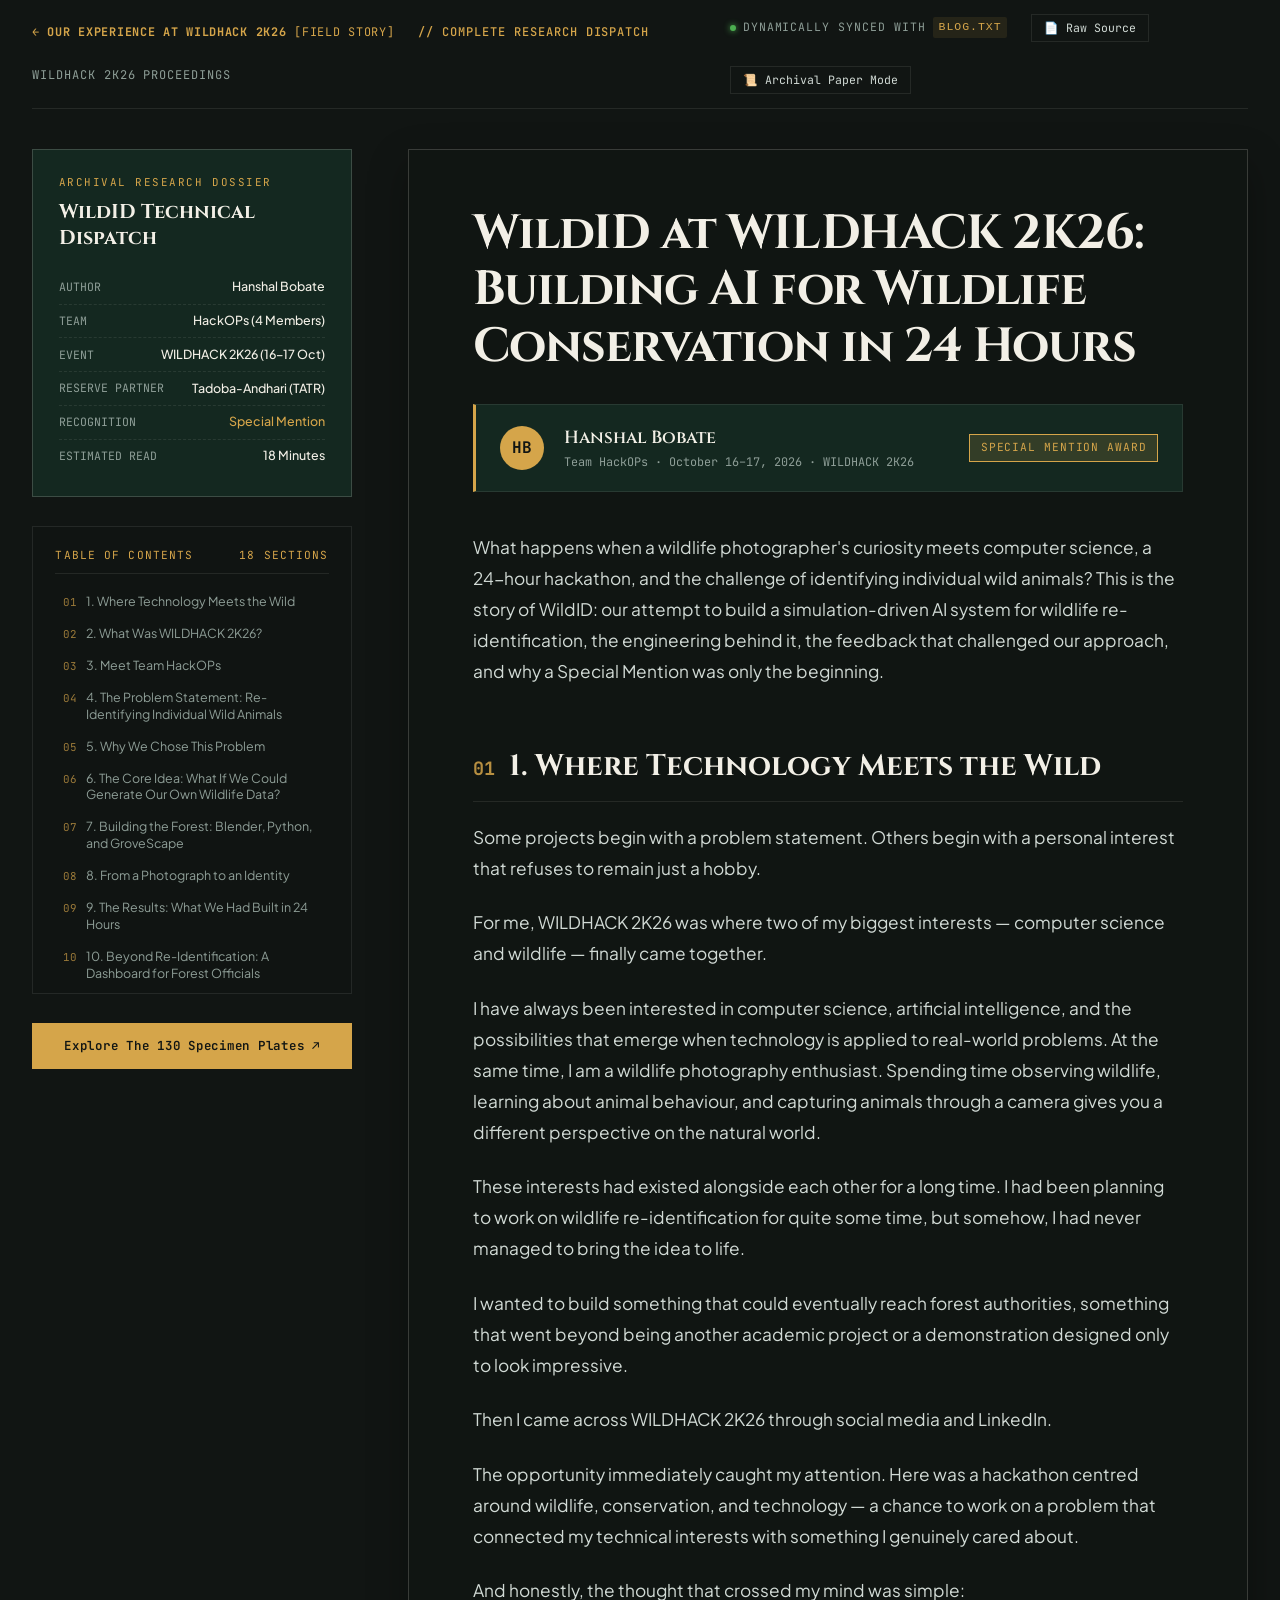
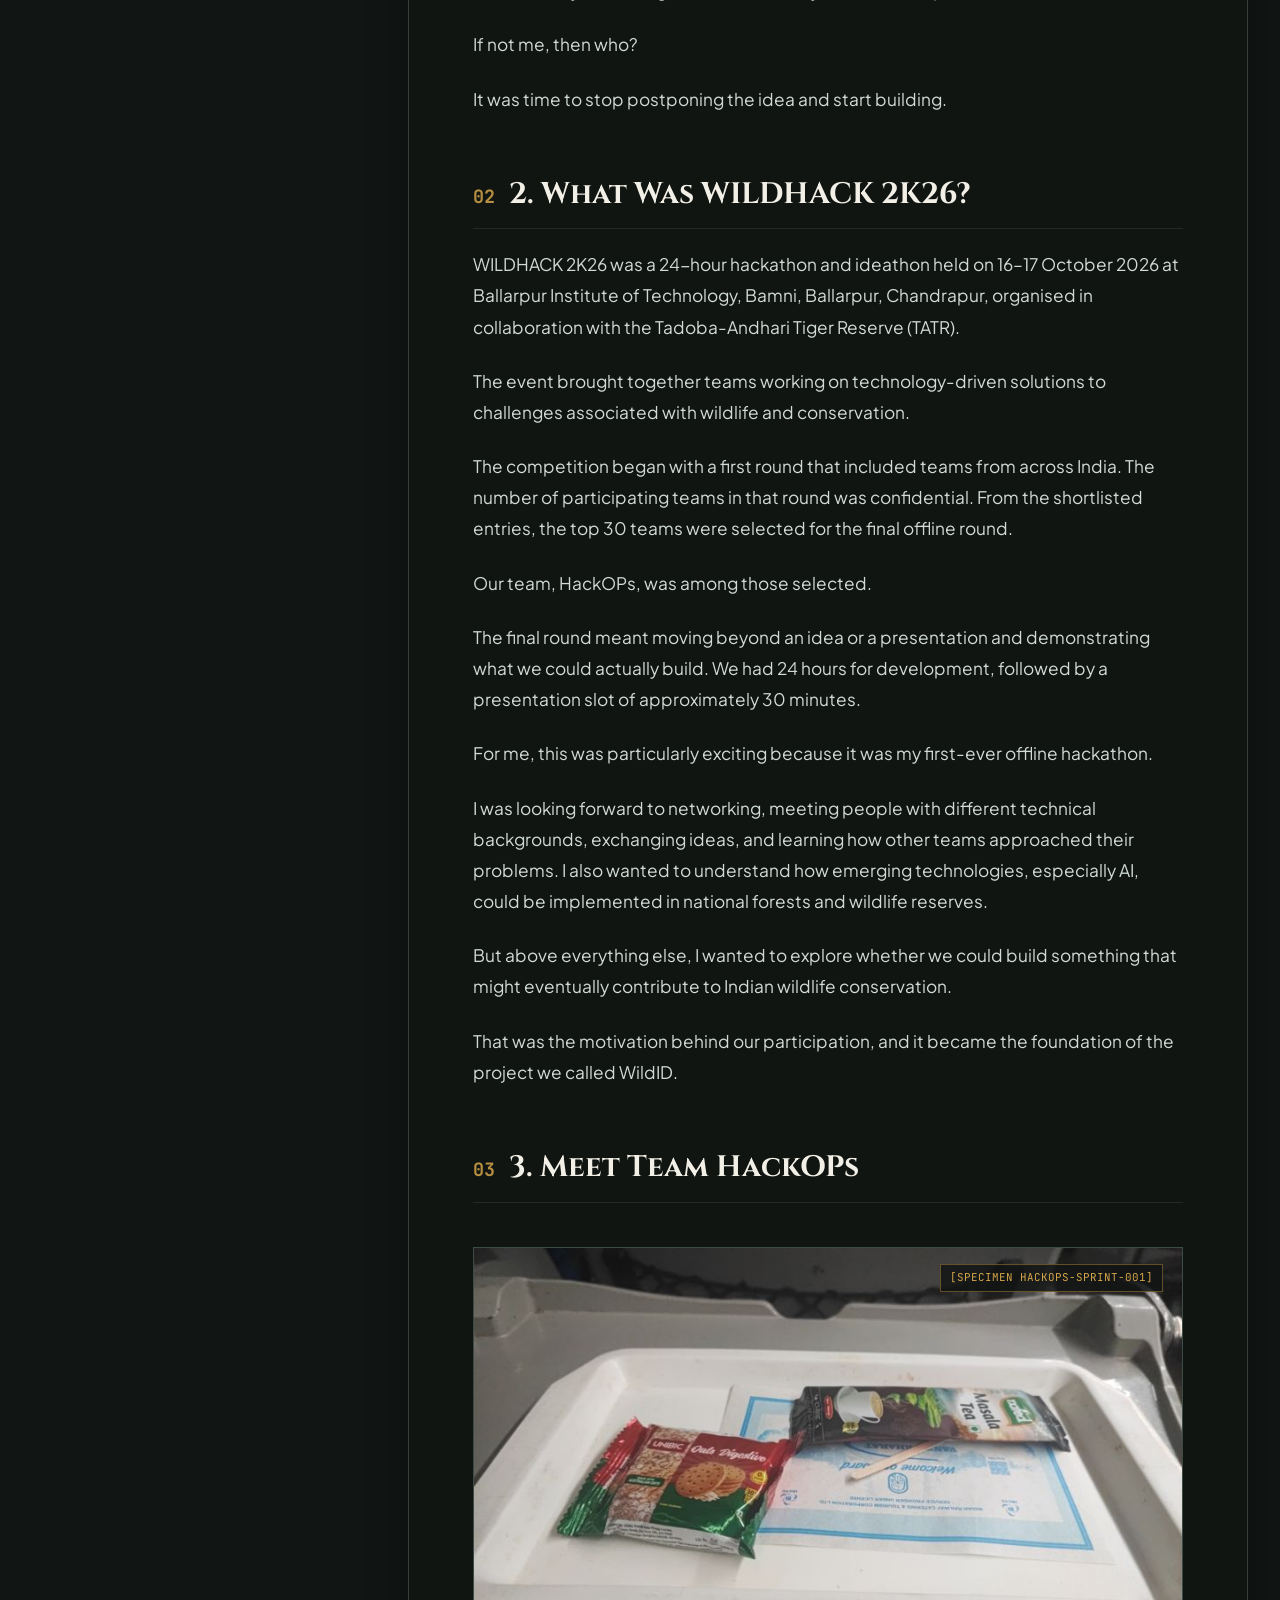
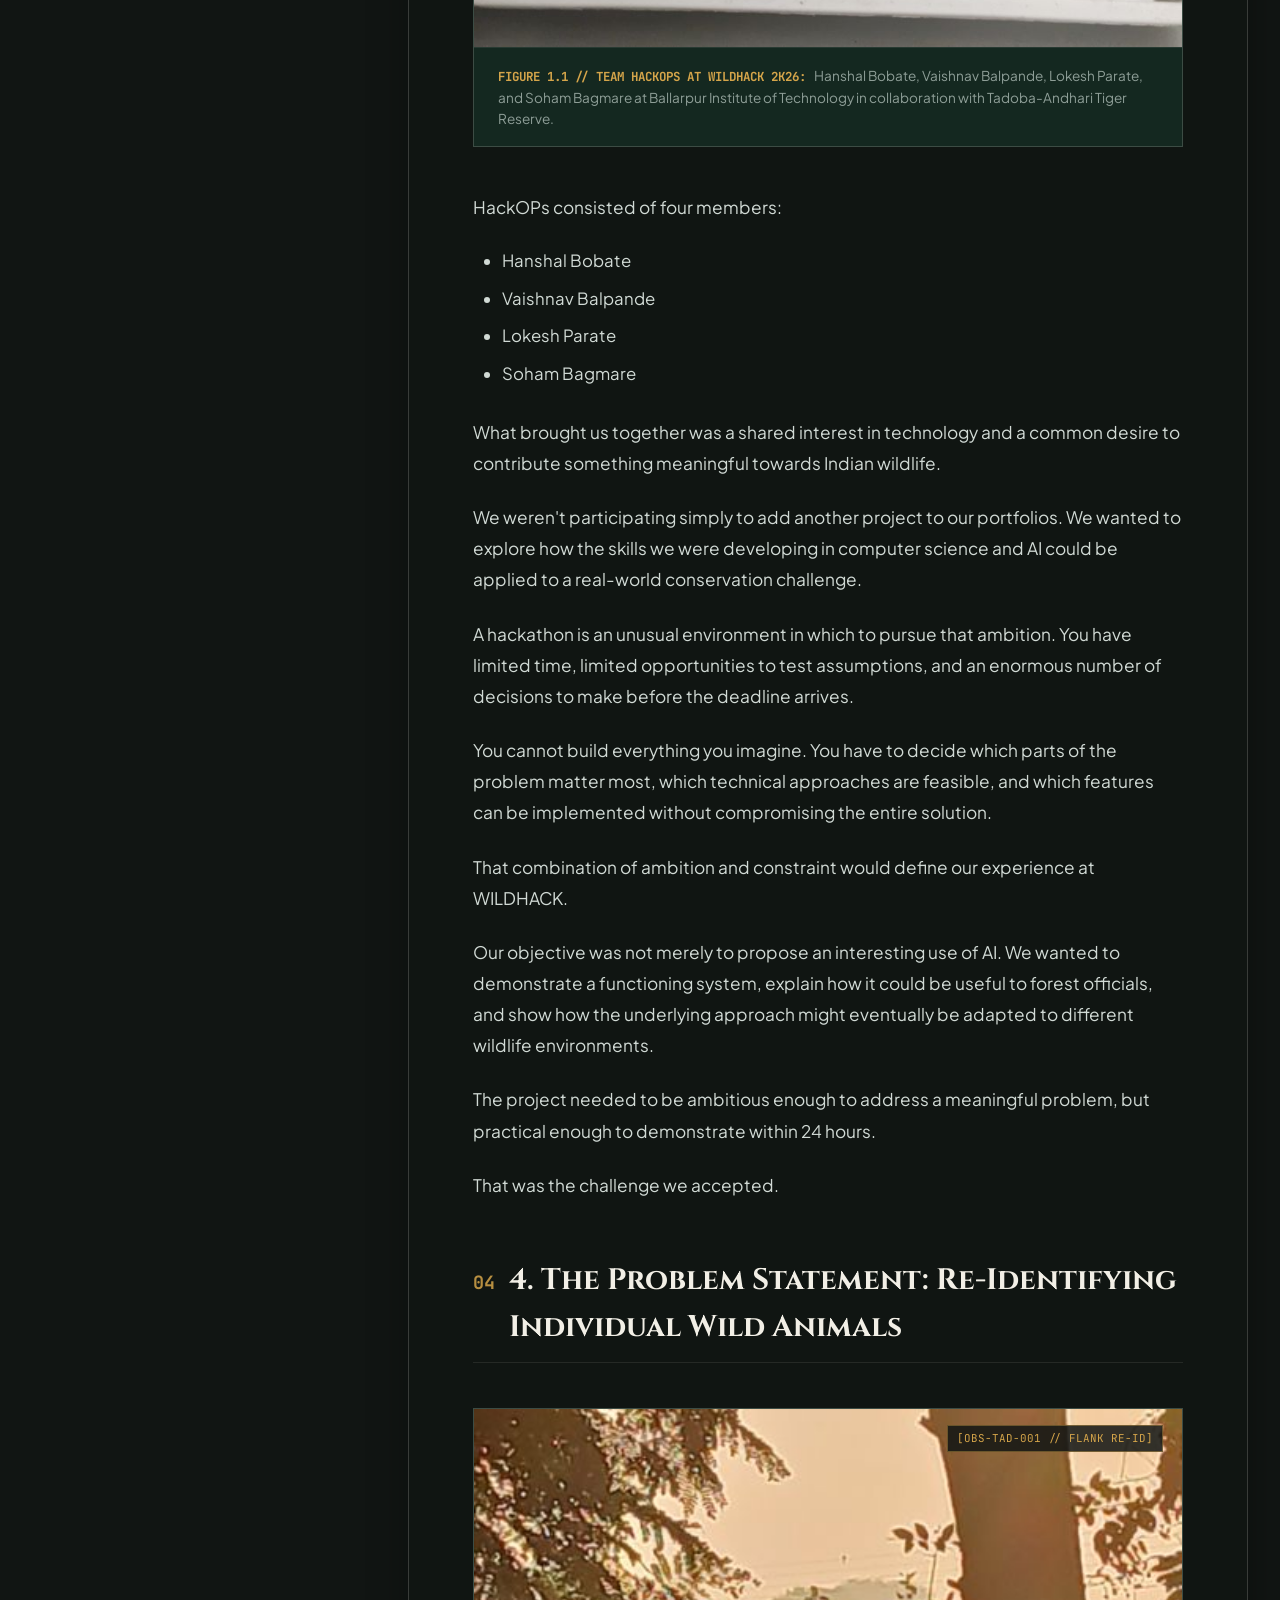
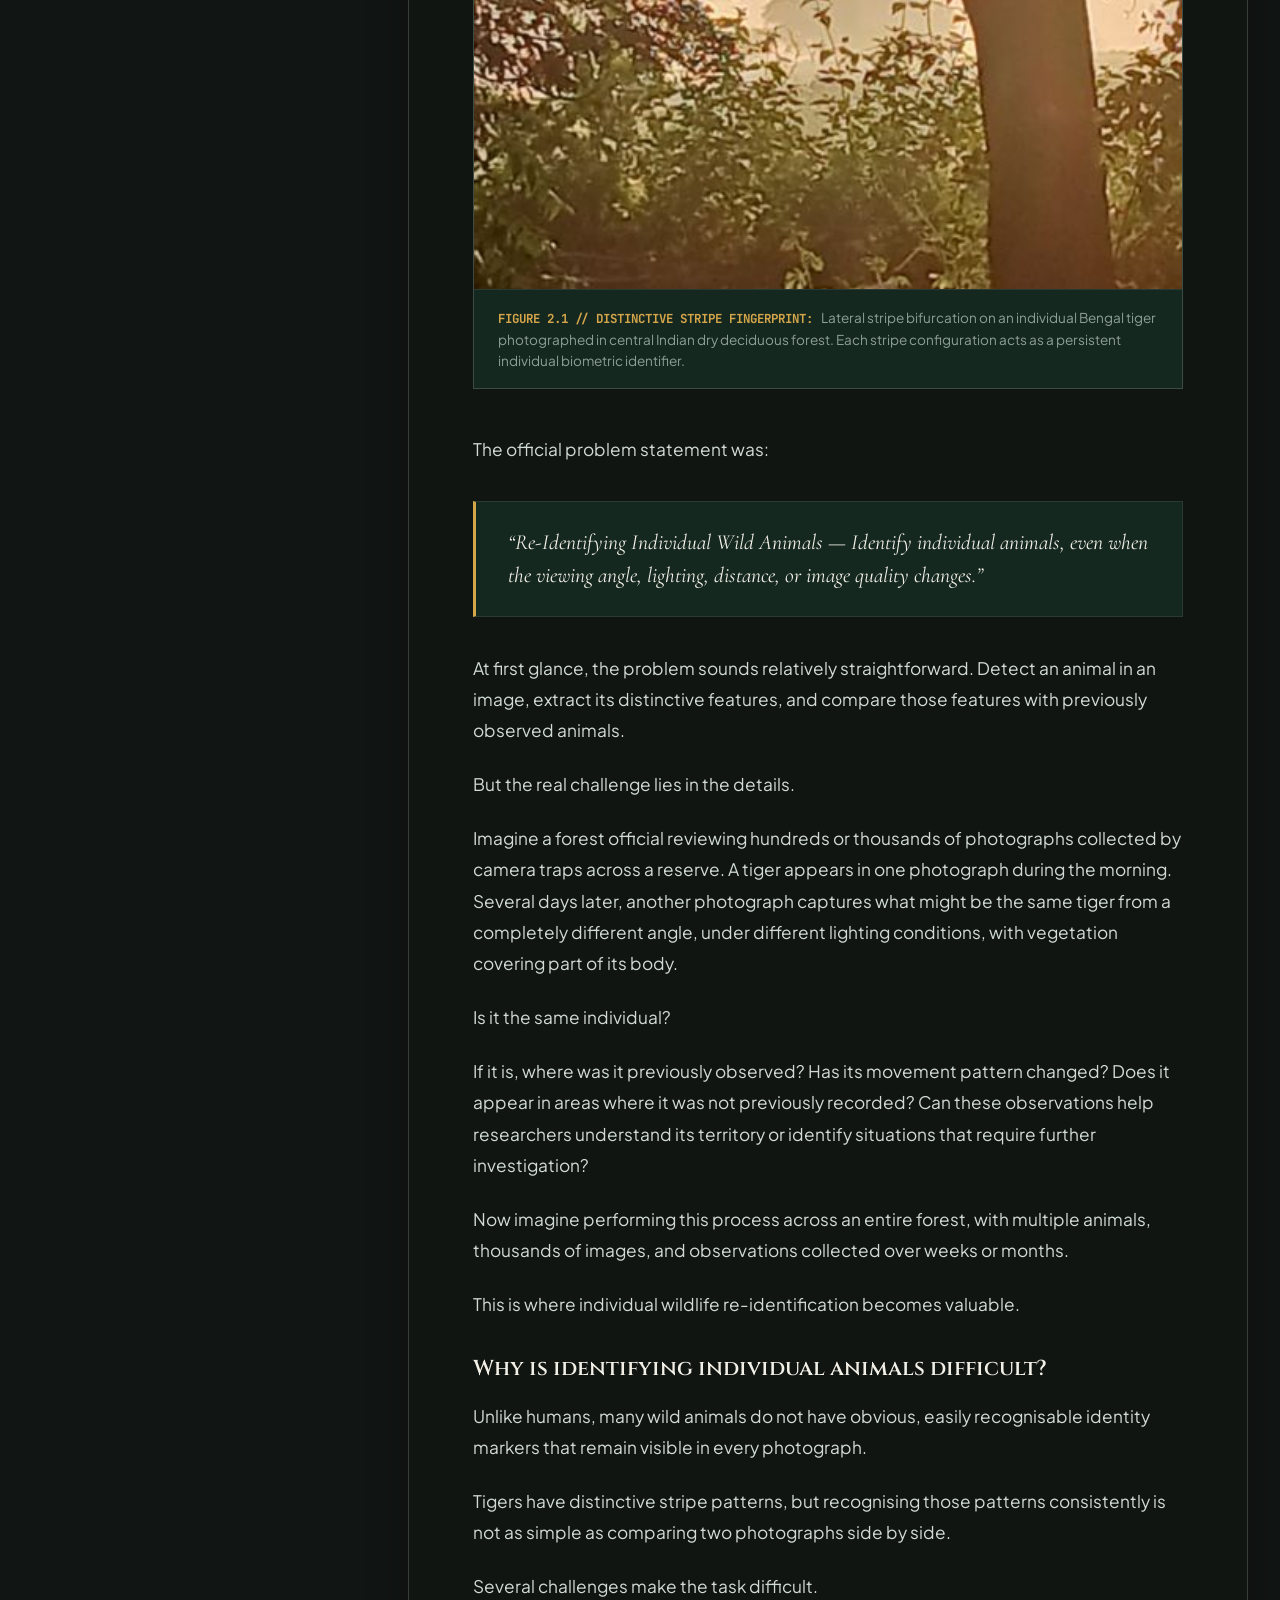
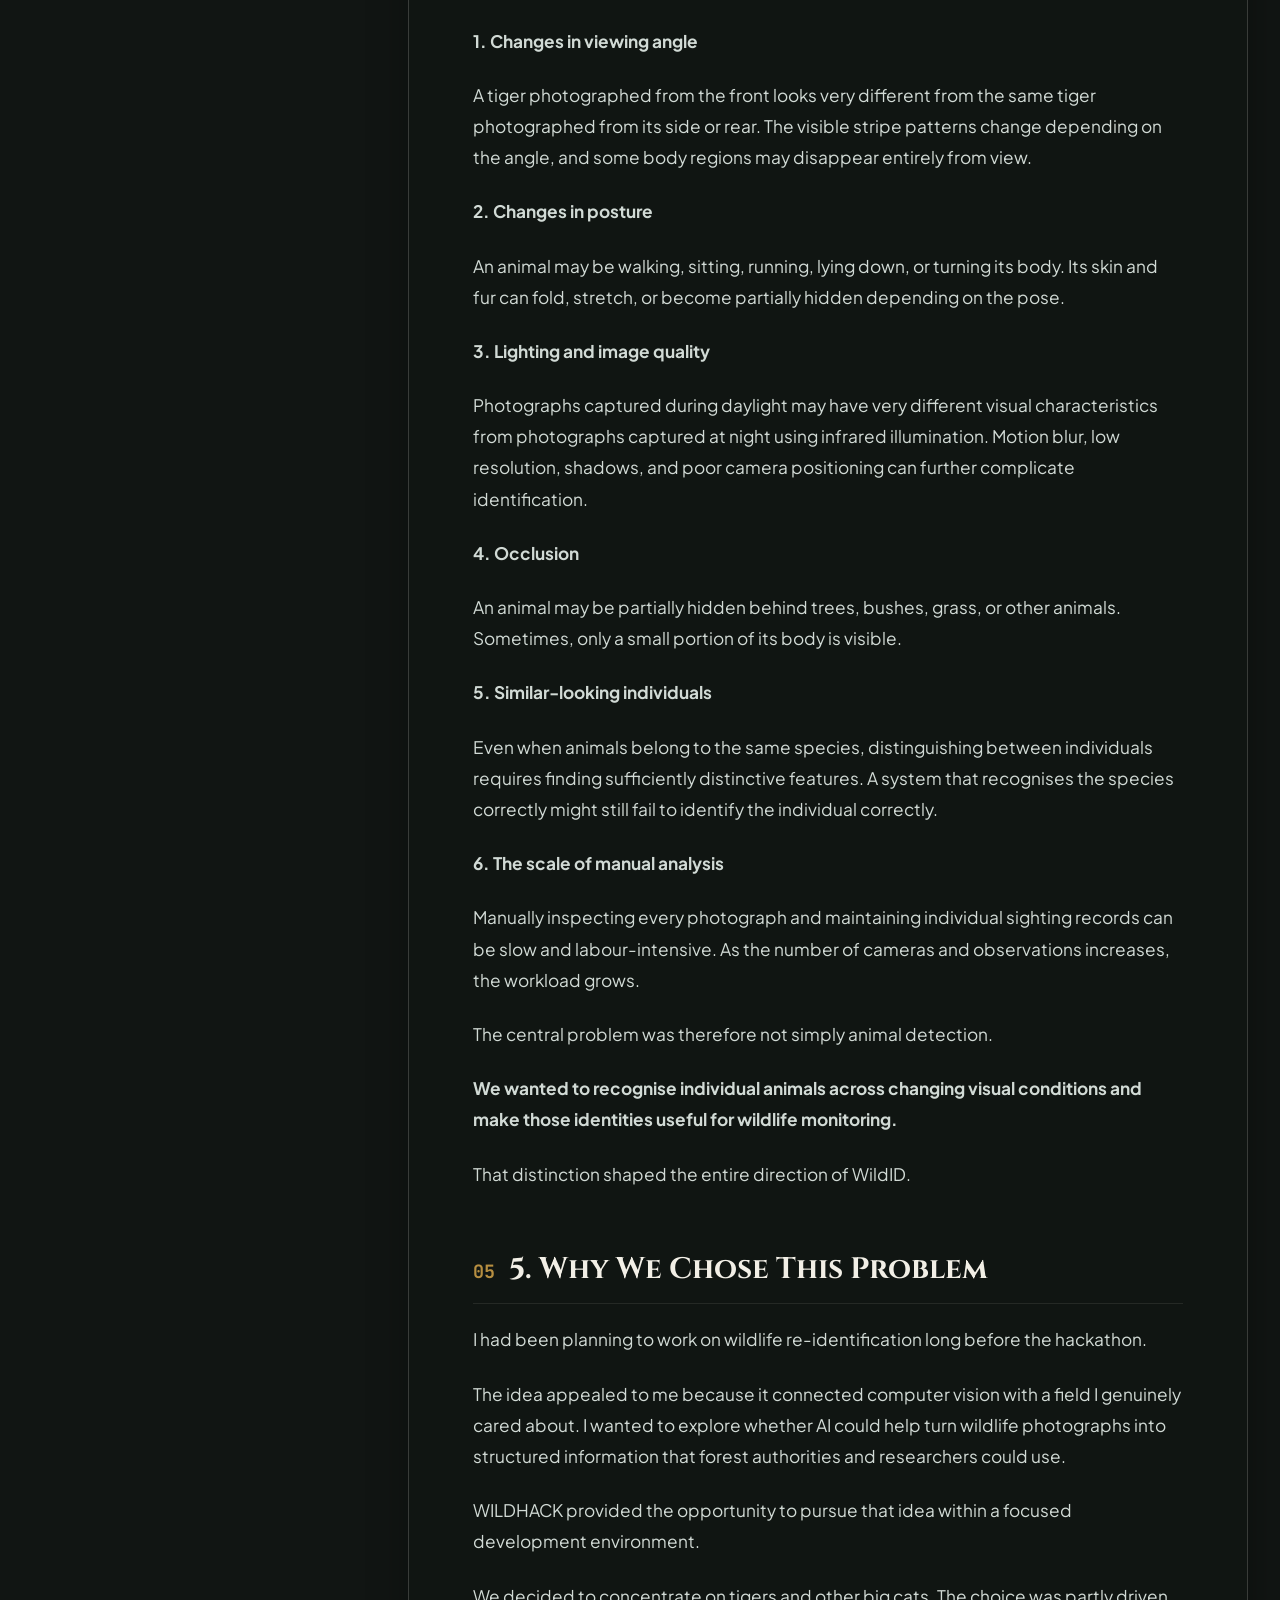
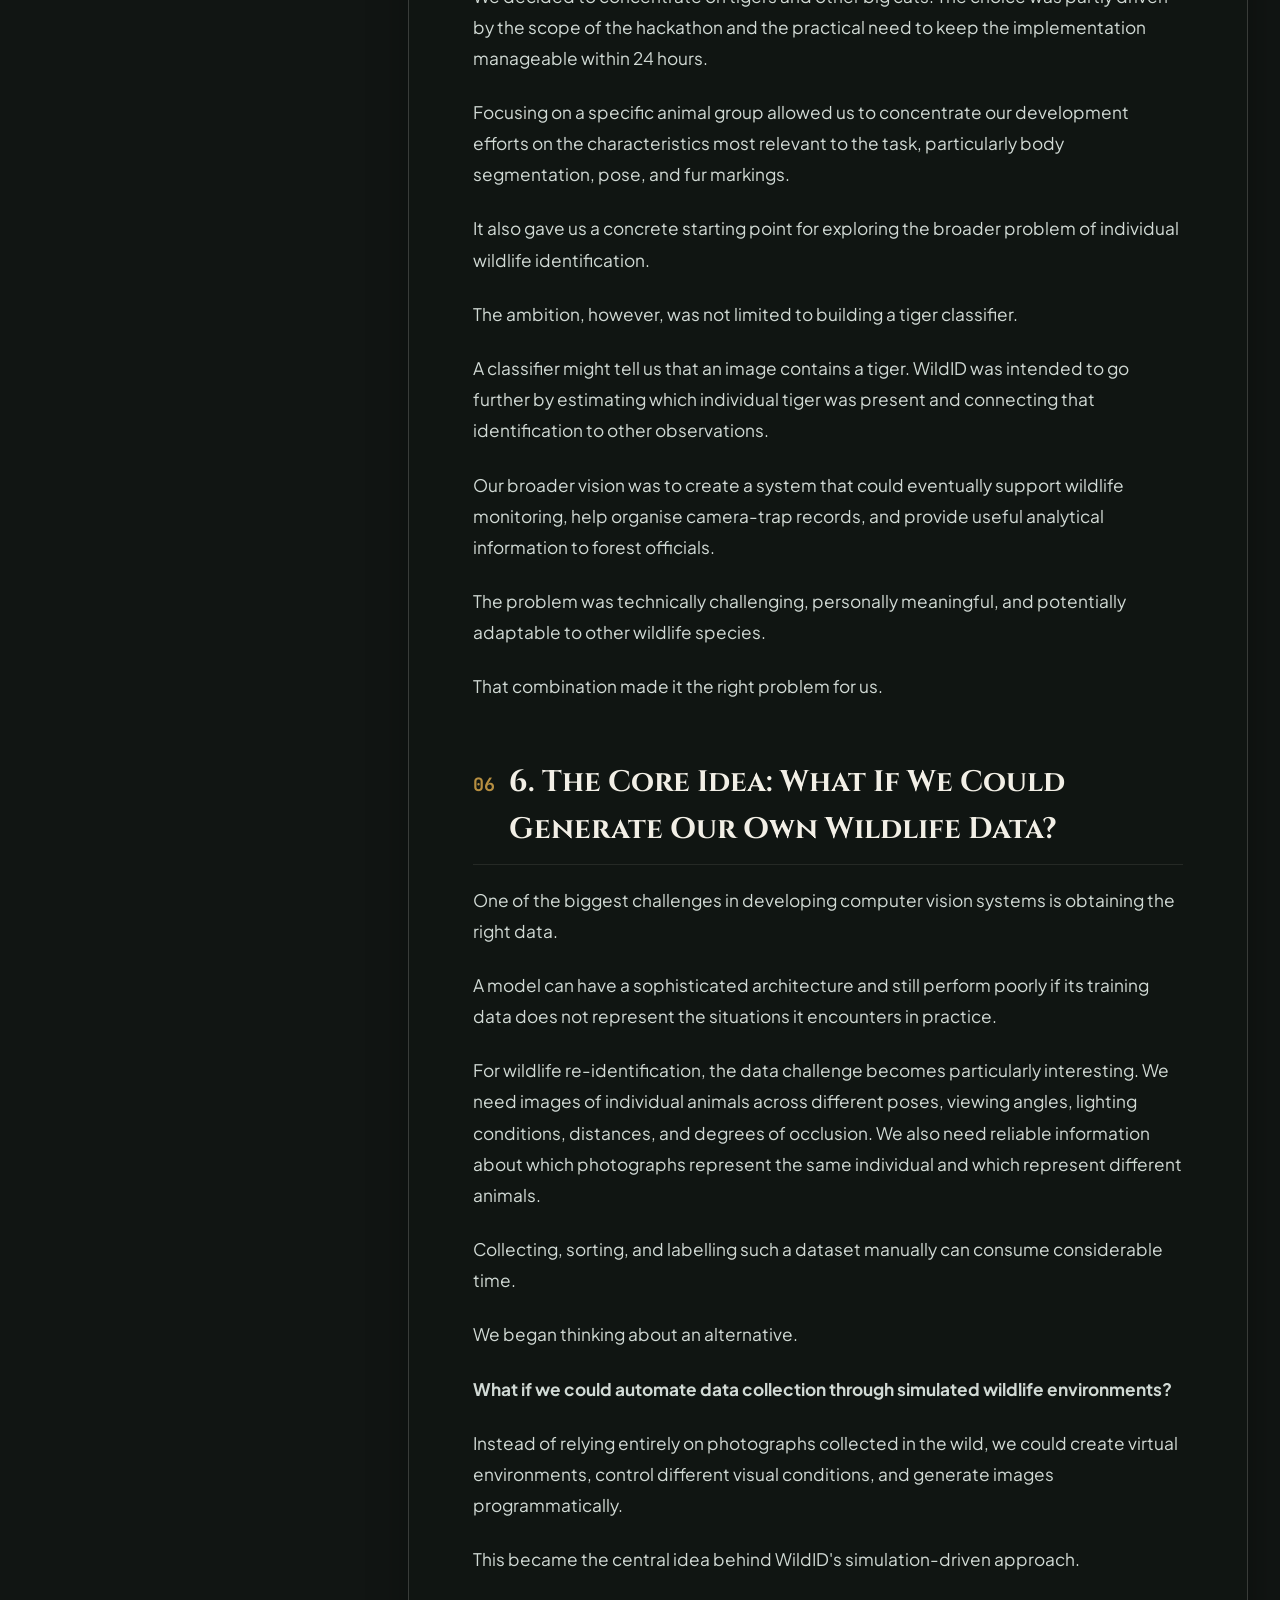
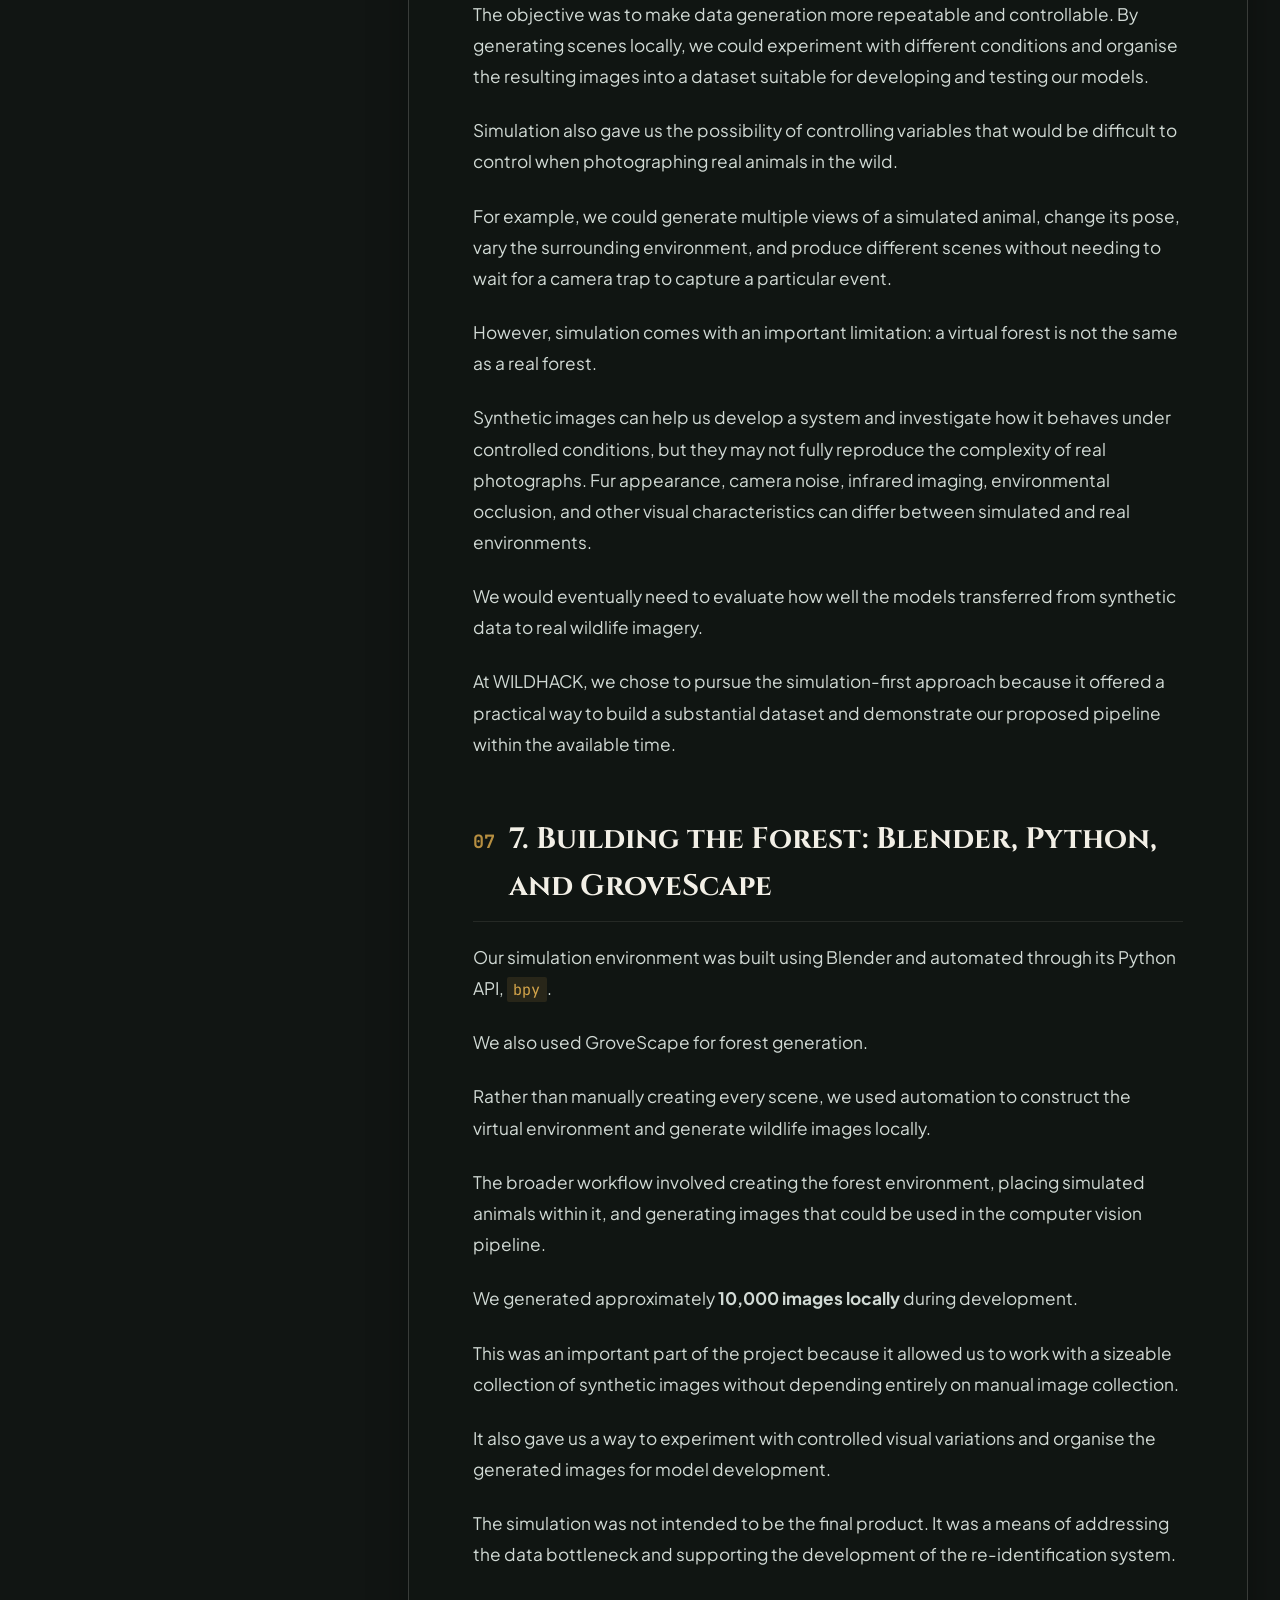
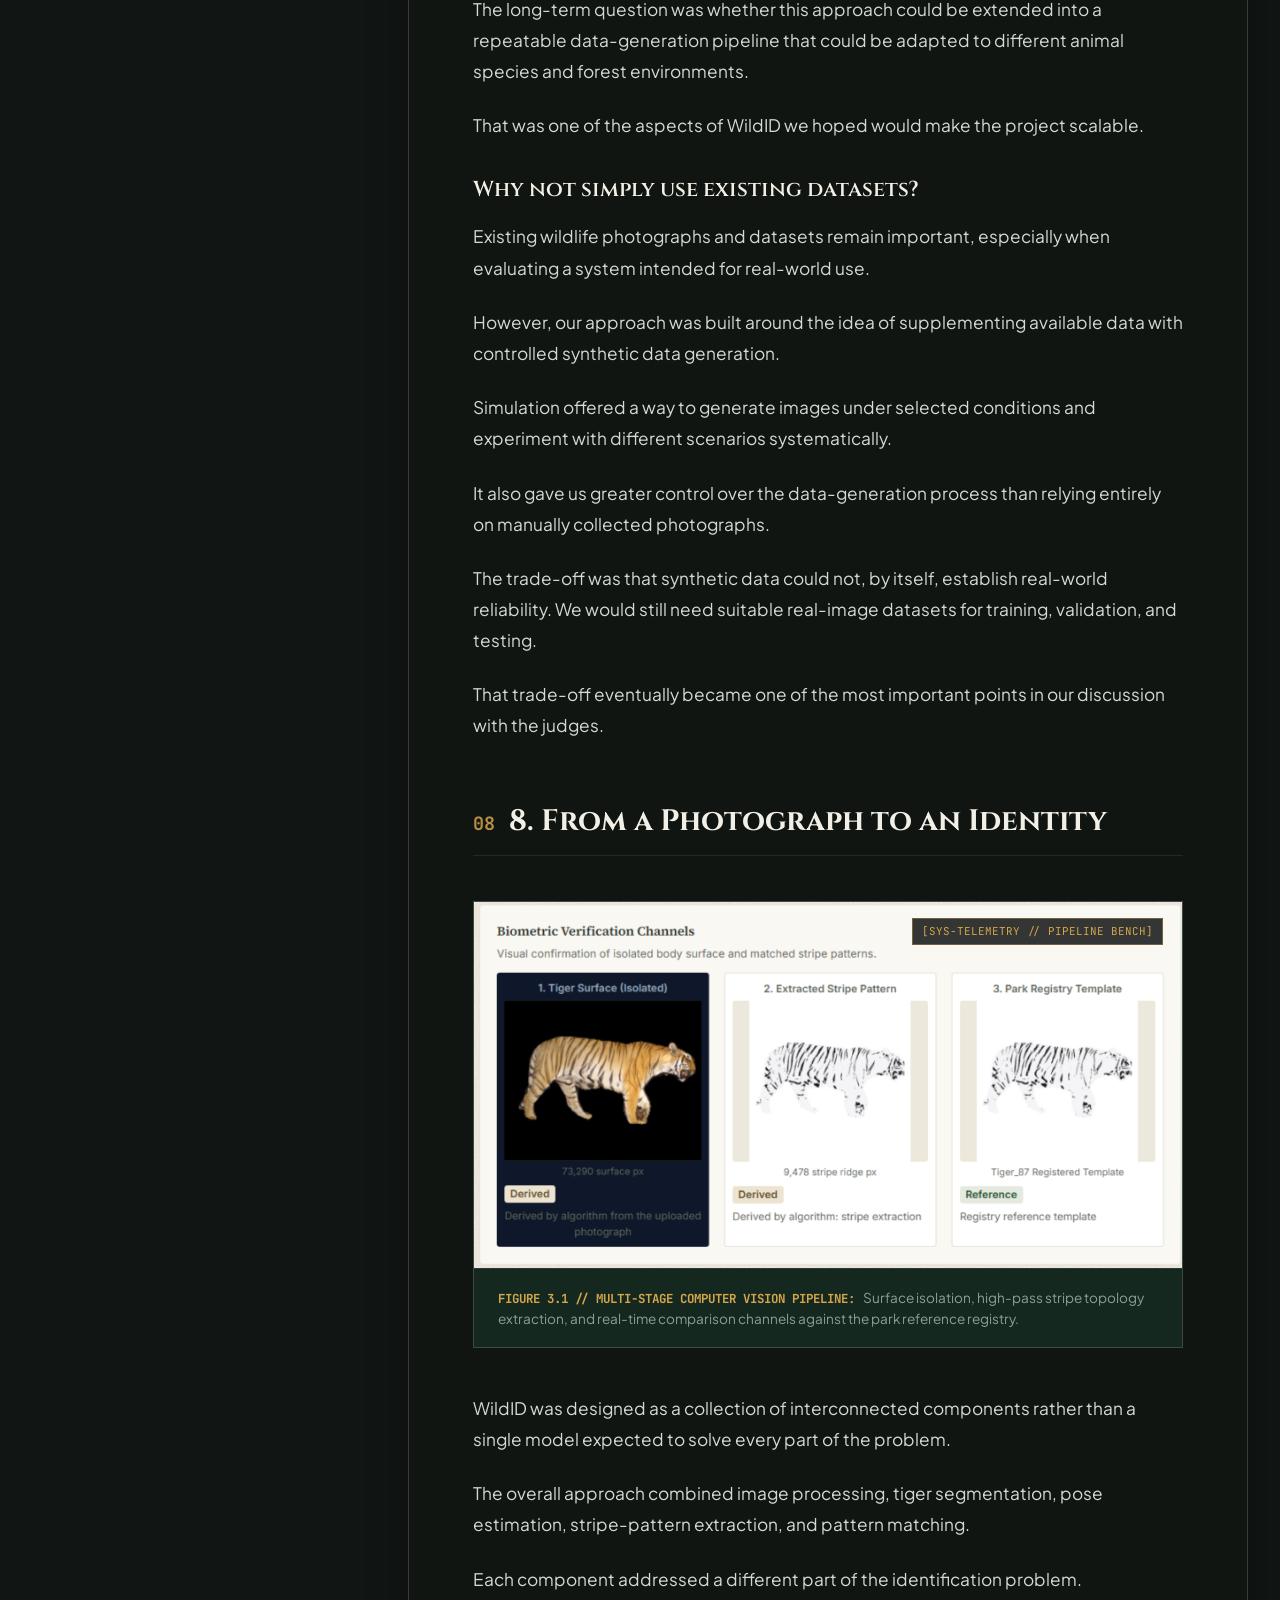
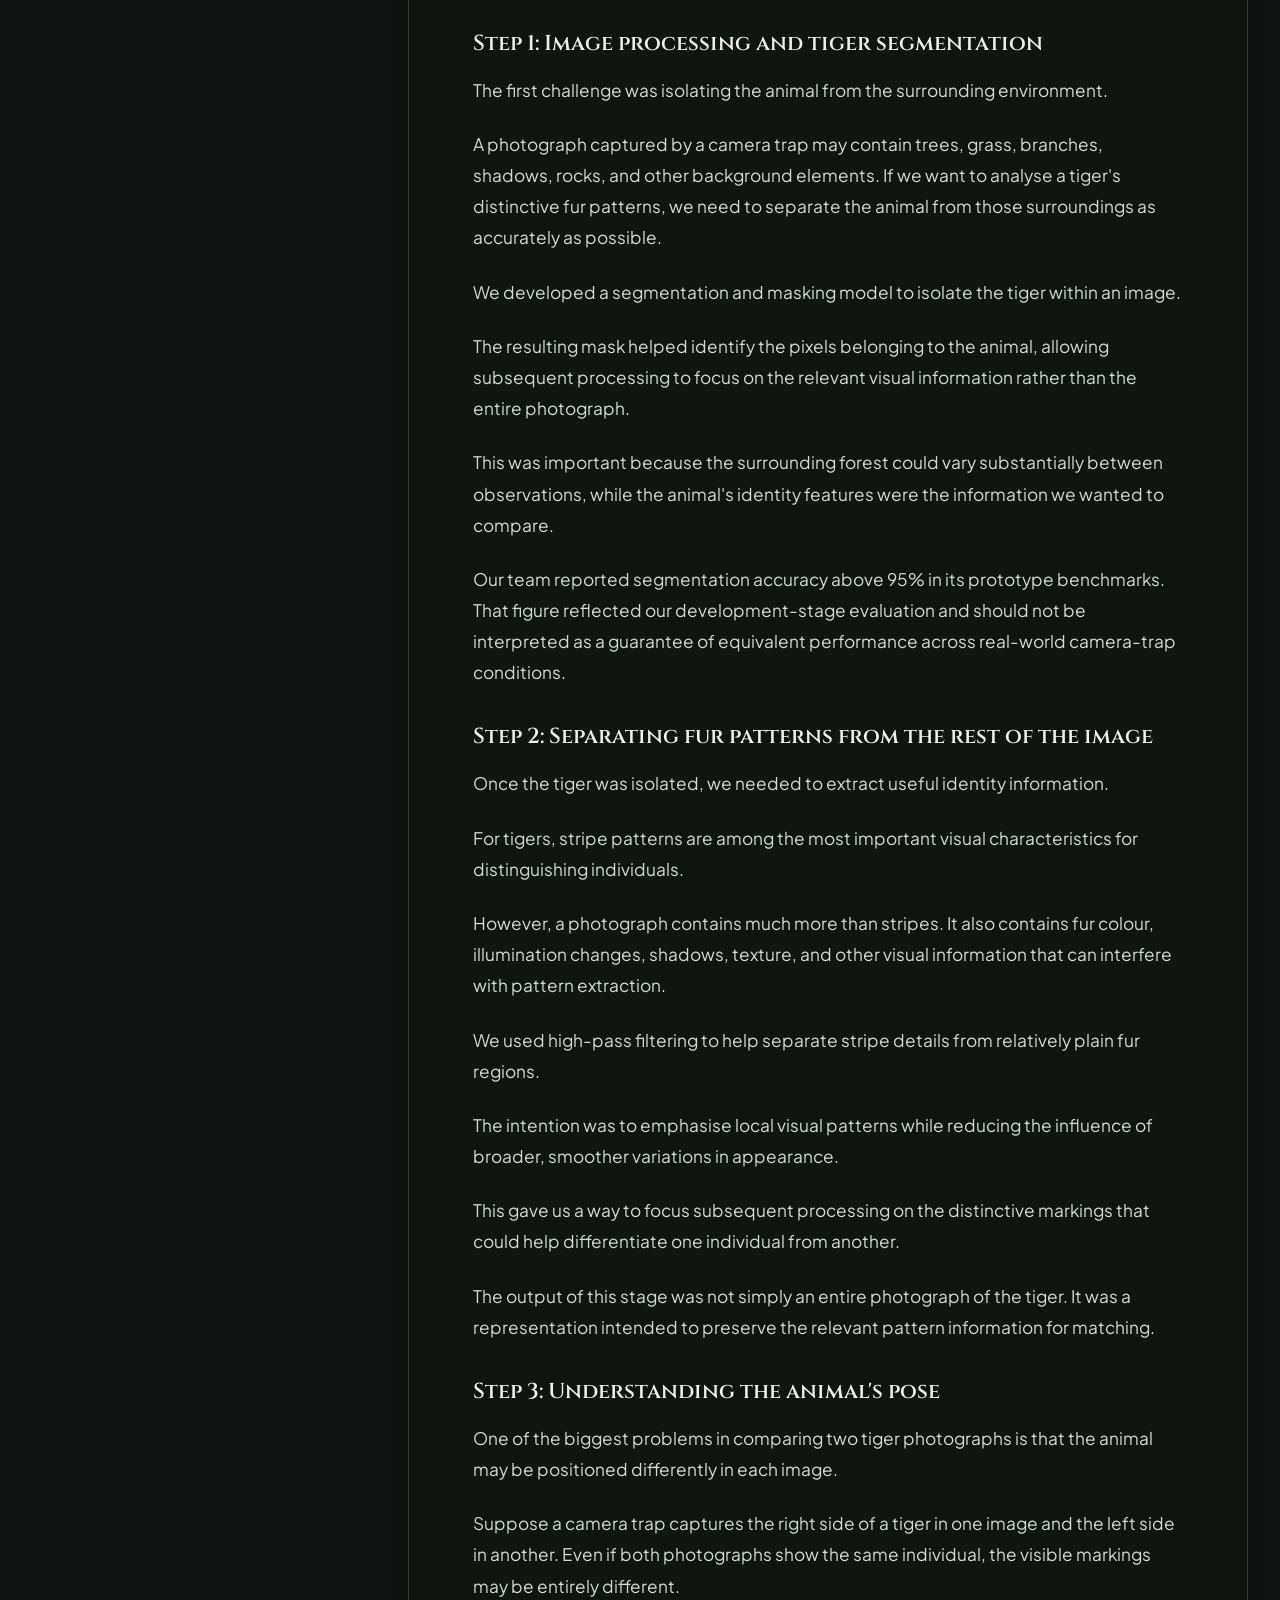
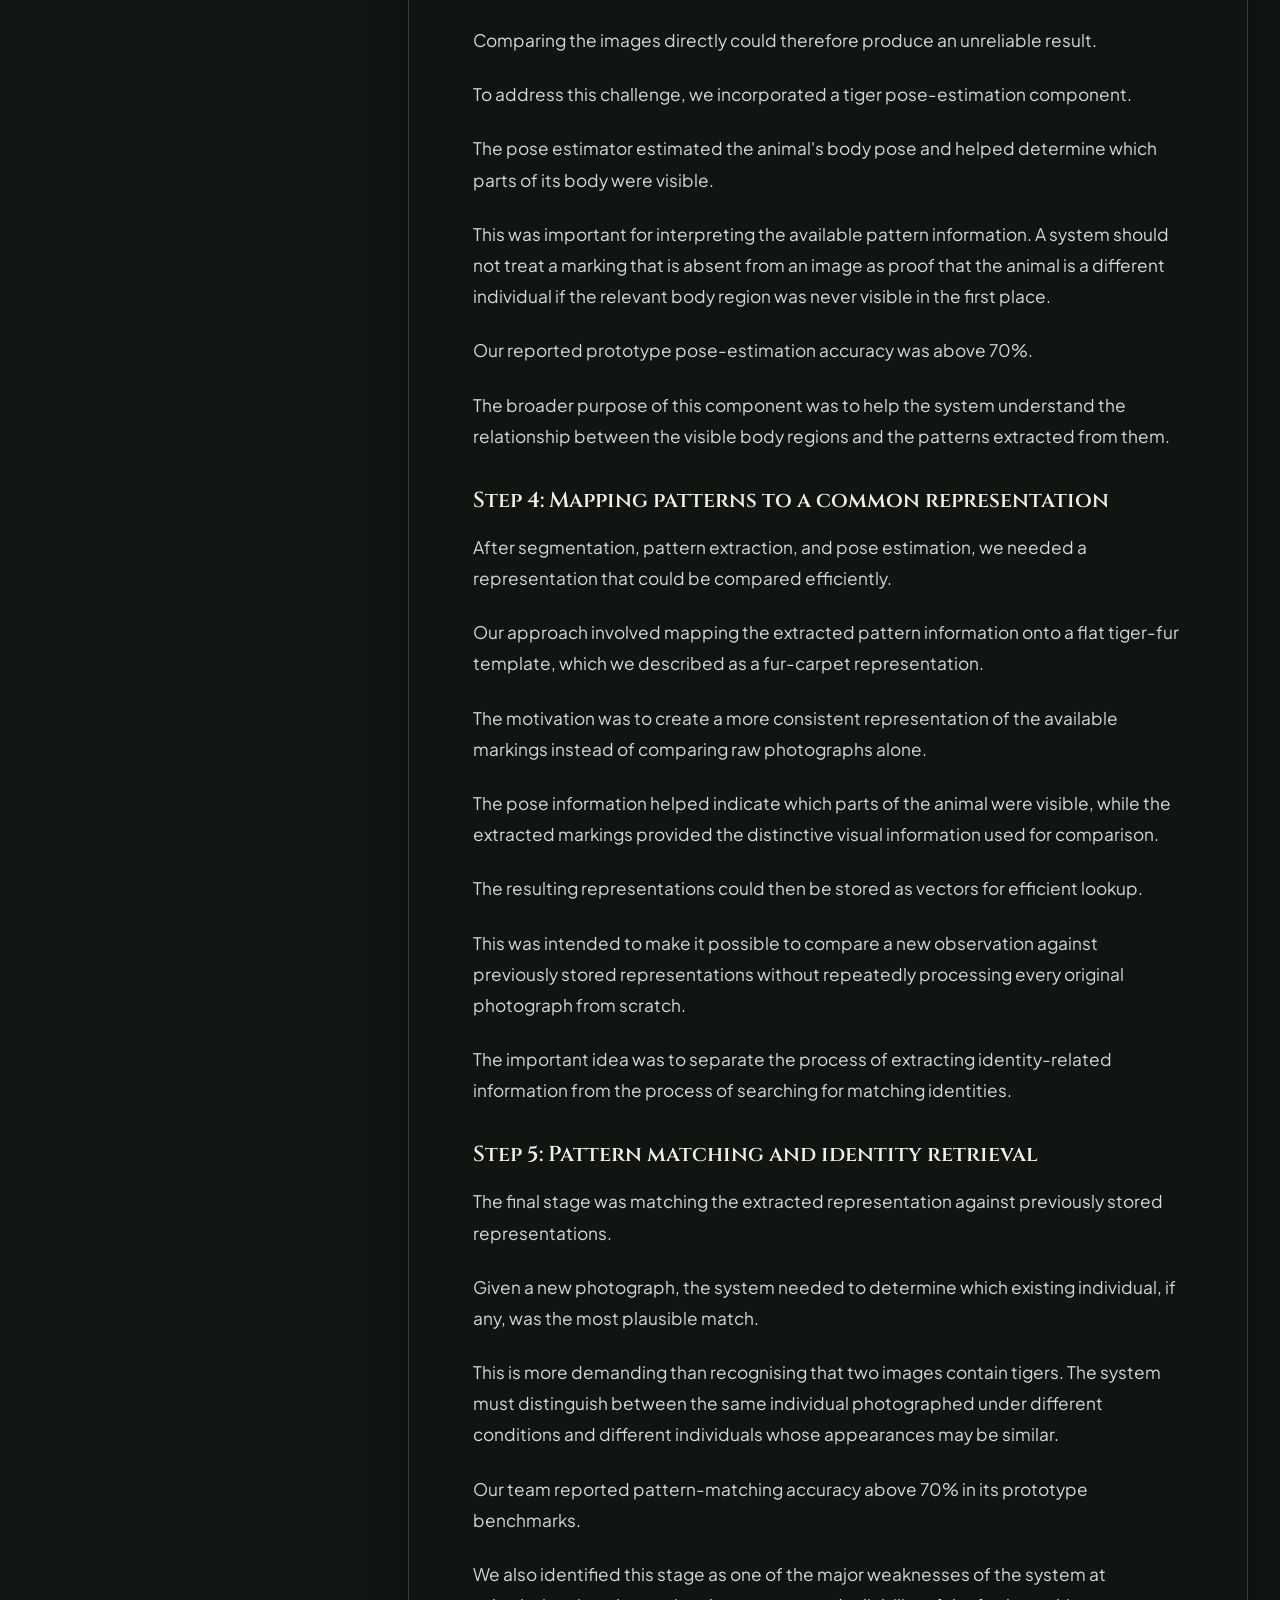
==== commit be6c9c74: "Transform WildID project into Our Experience at WILDHACK 2K26 editorial story" ====
--- a/blog.html
+++ b/blog.html
@@ -21,10 +21,10 @@
     <!-- Top Telemetry & Navigation Bar -->
     <header class="telemetry-bar" role="banner">
       <div class="telemetry-left">
-        <a href="index.html" class="nav-back-link" title="Return to The Identity Atlas Image Gallery">
-          ← <strong>THE IDENTITY ATLAS</strong> [IMAGE GALLERY]
+        <a href="index.html" class="nav-back-link" title="Return to Our Experience at WILDHACK 2K26 field story">
+          ← <strong>OUR EXPERIENCE AT WILDHACK 2K26</strong> [FIELD STORY]
         </a>
-        <span class="telemetry-tag">// RESEARCH DISPATCH</span>
+        <span class="telemetry-tag">// COMPLETE RESEARCH DISPATCH</span>
         <span>WILDHACK 2K26 PROCEEDINGS</span>
       </div>
       <div class="telemetry-right">
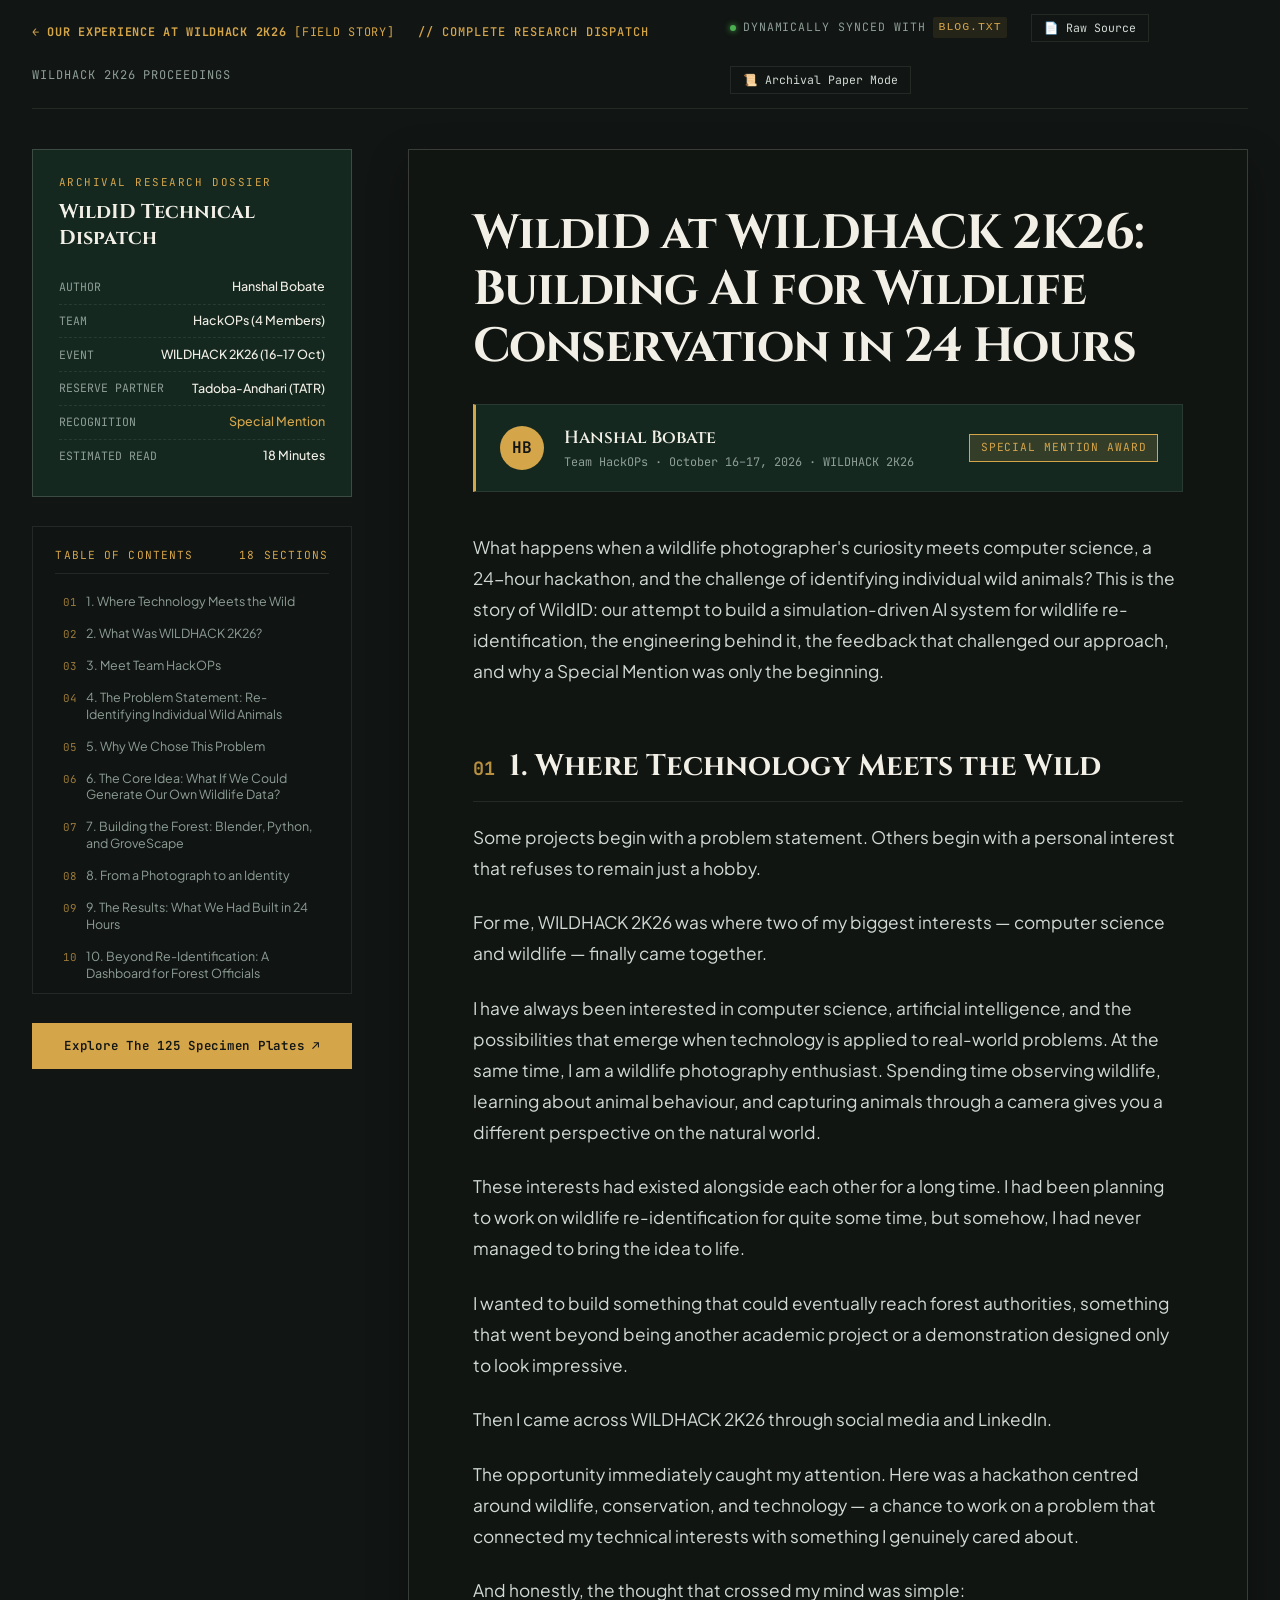
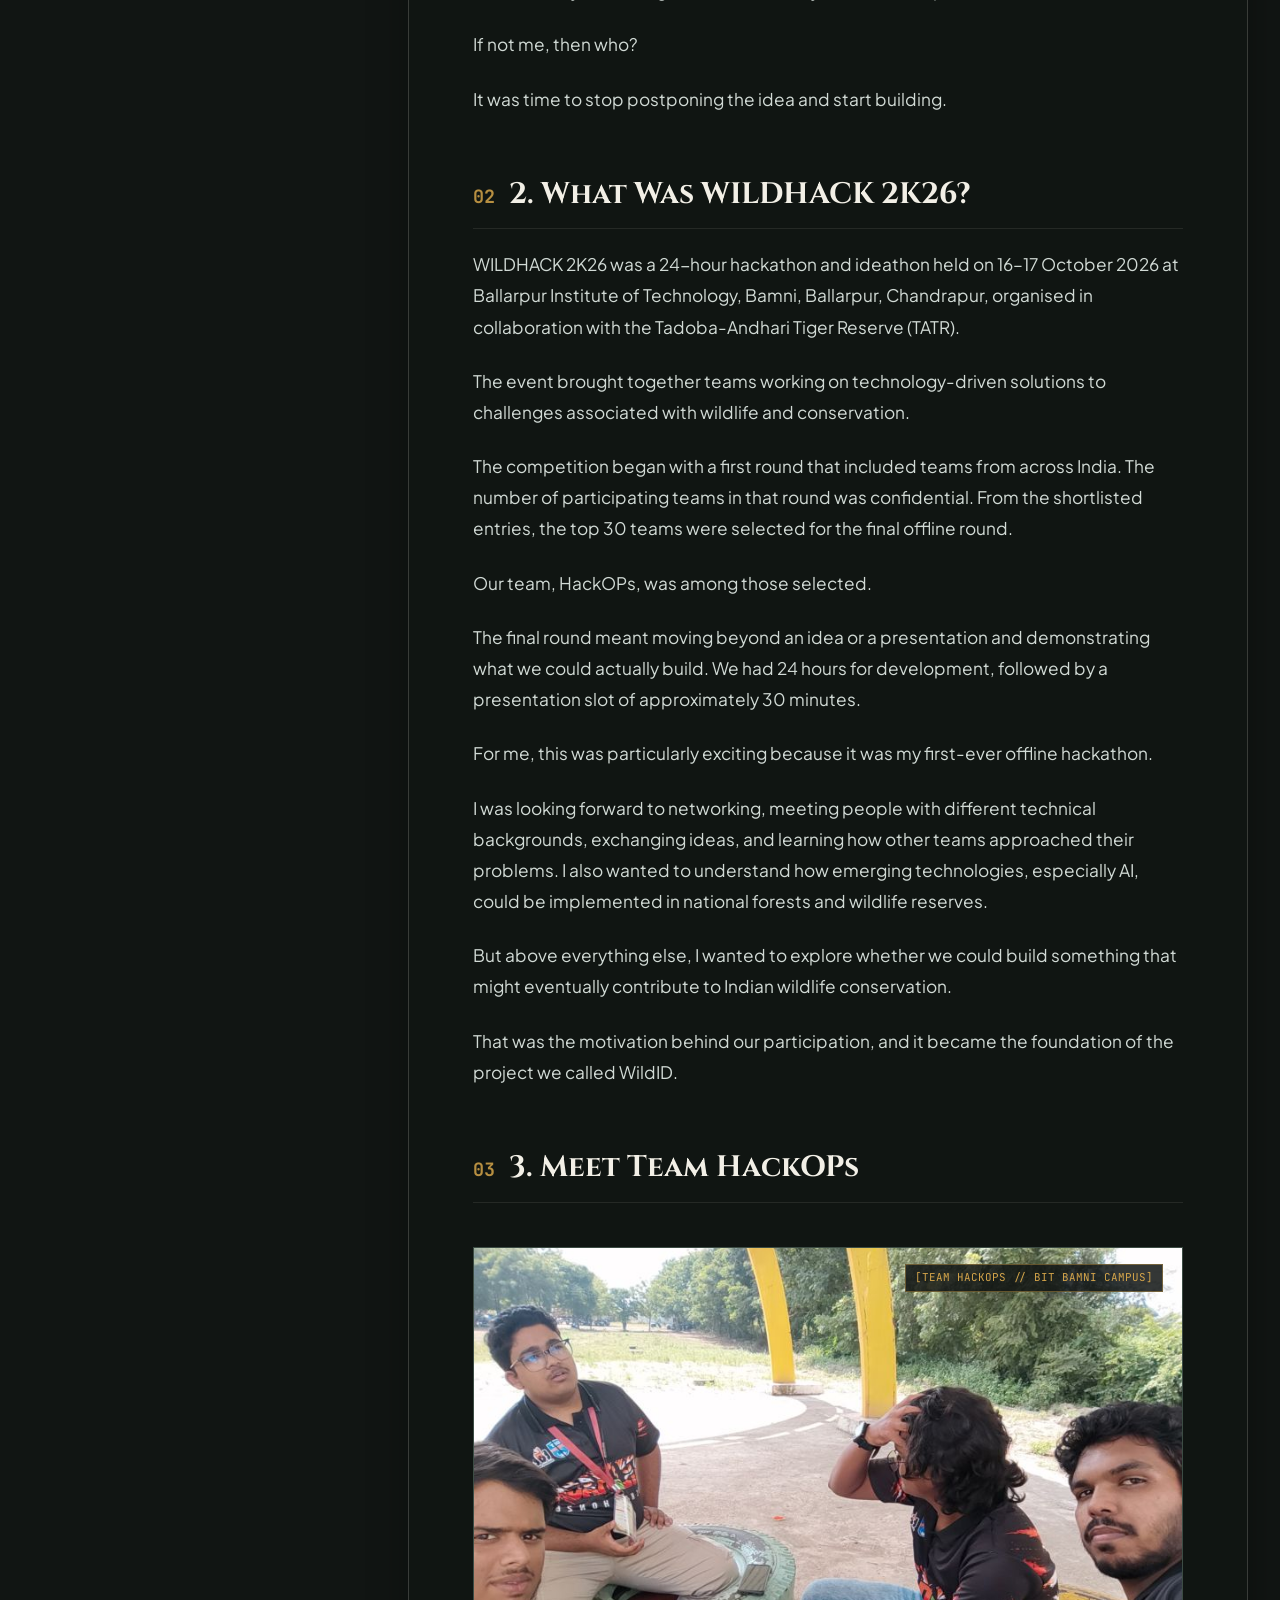
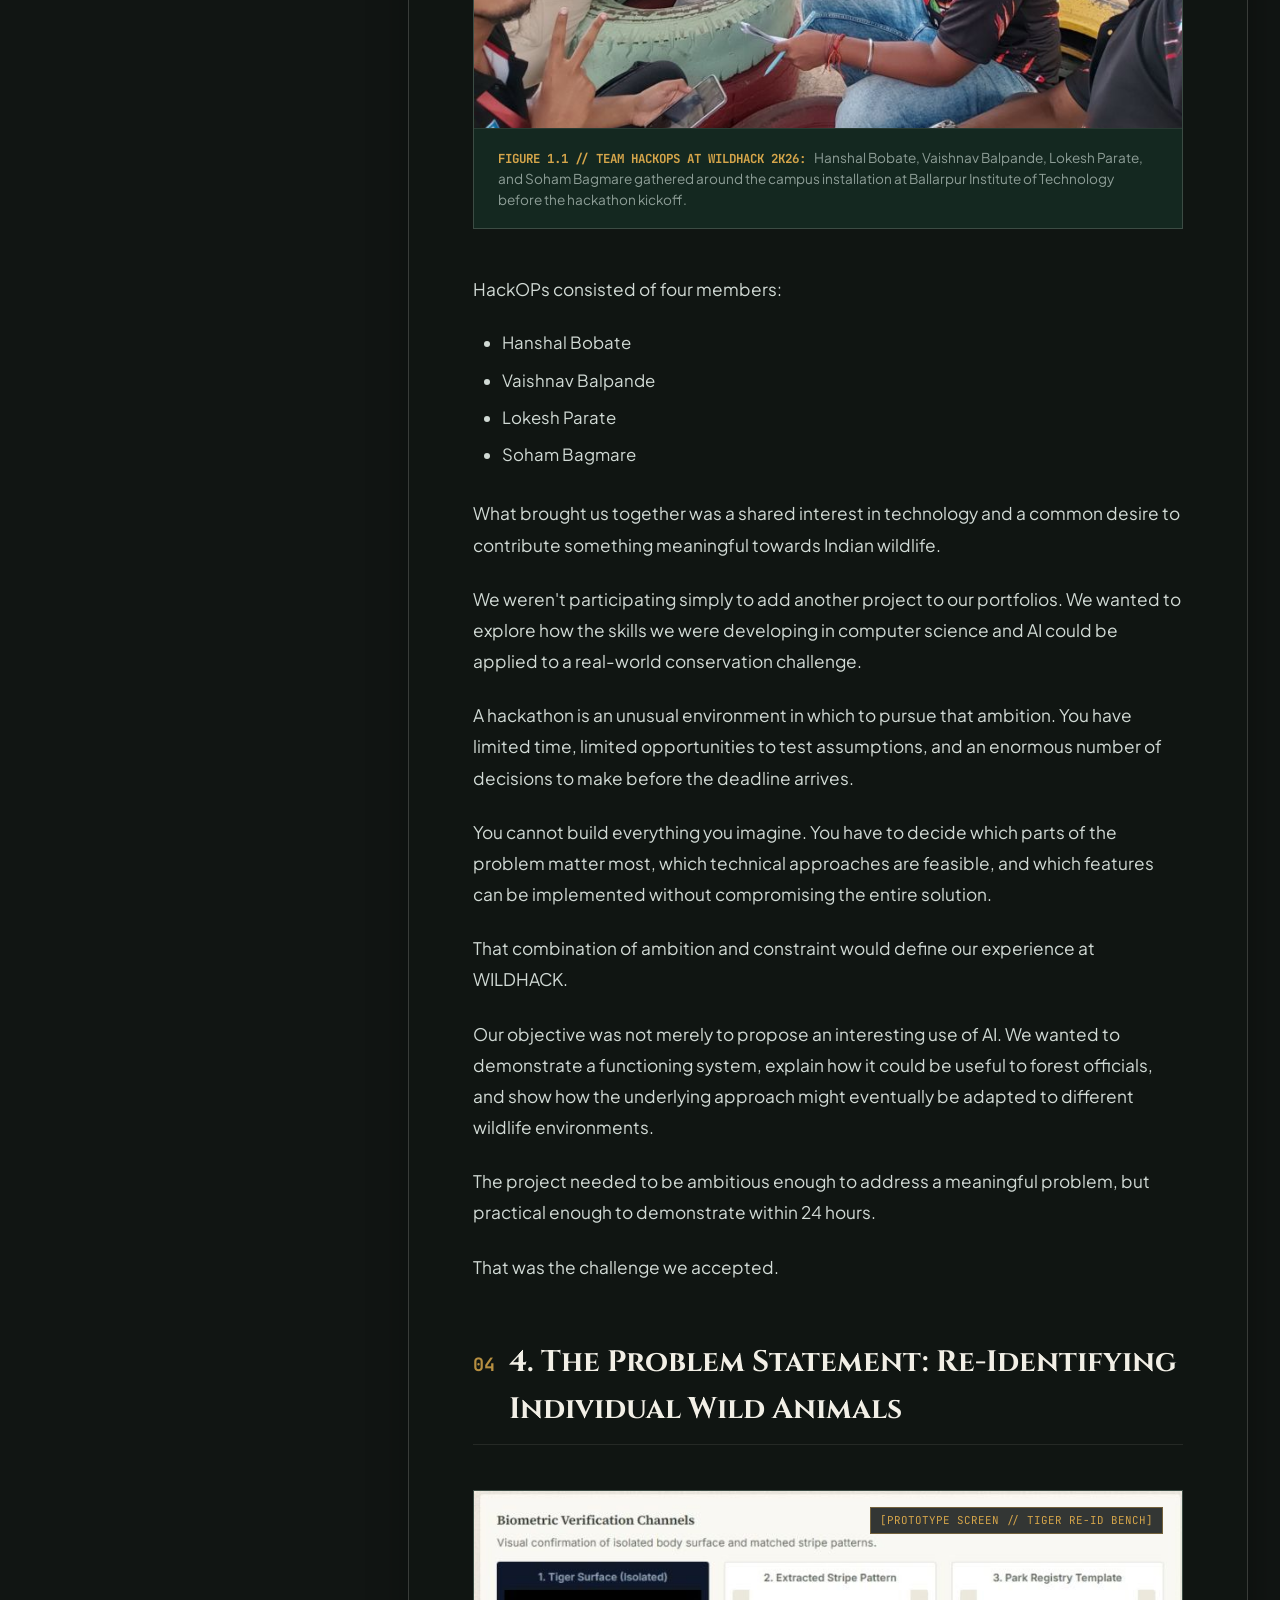
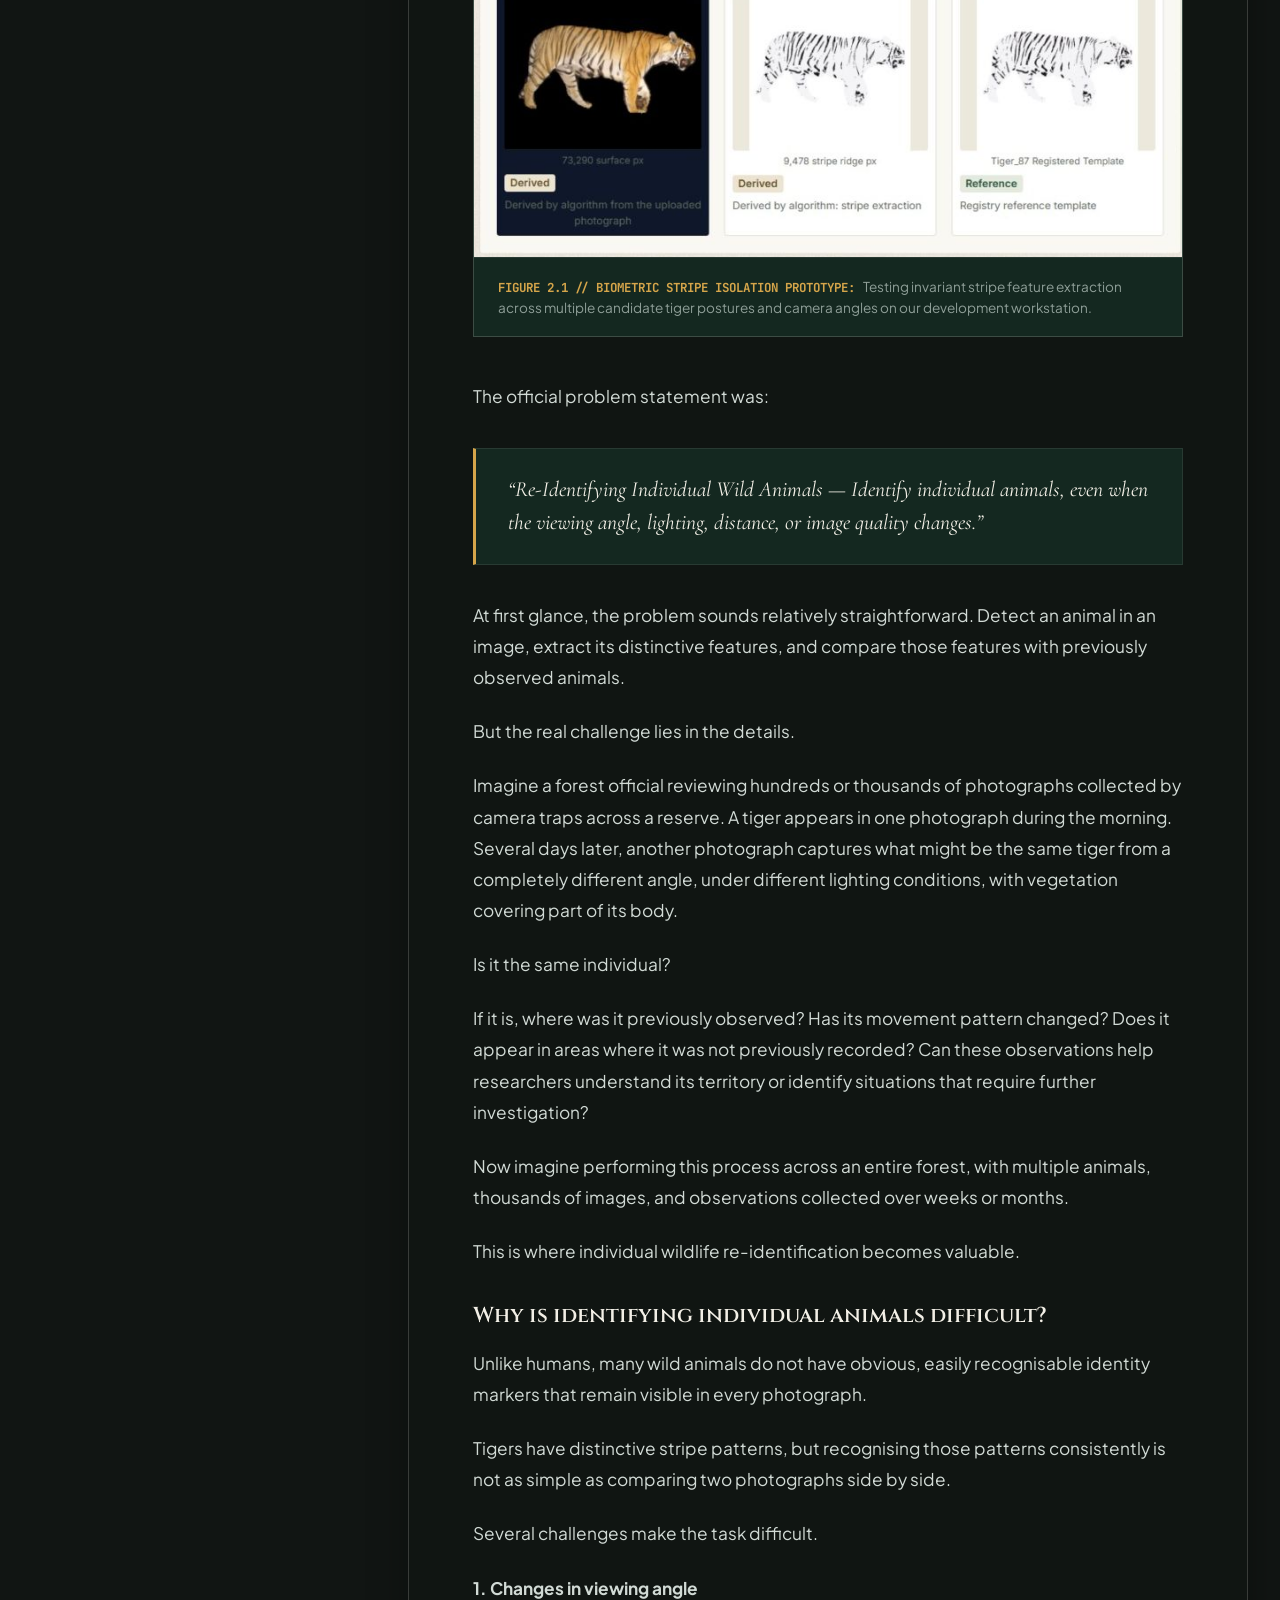
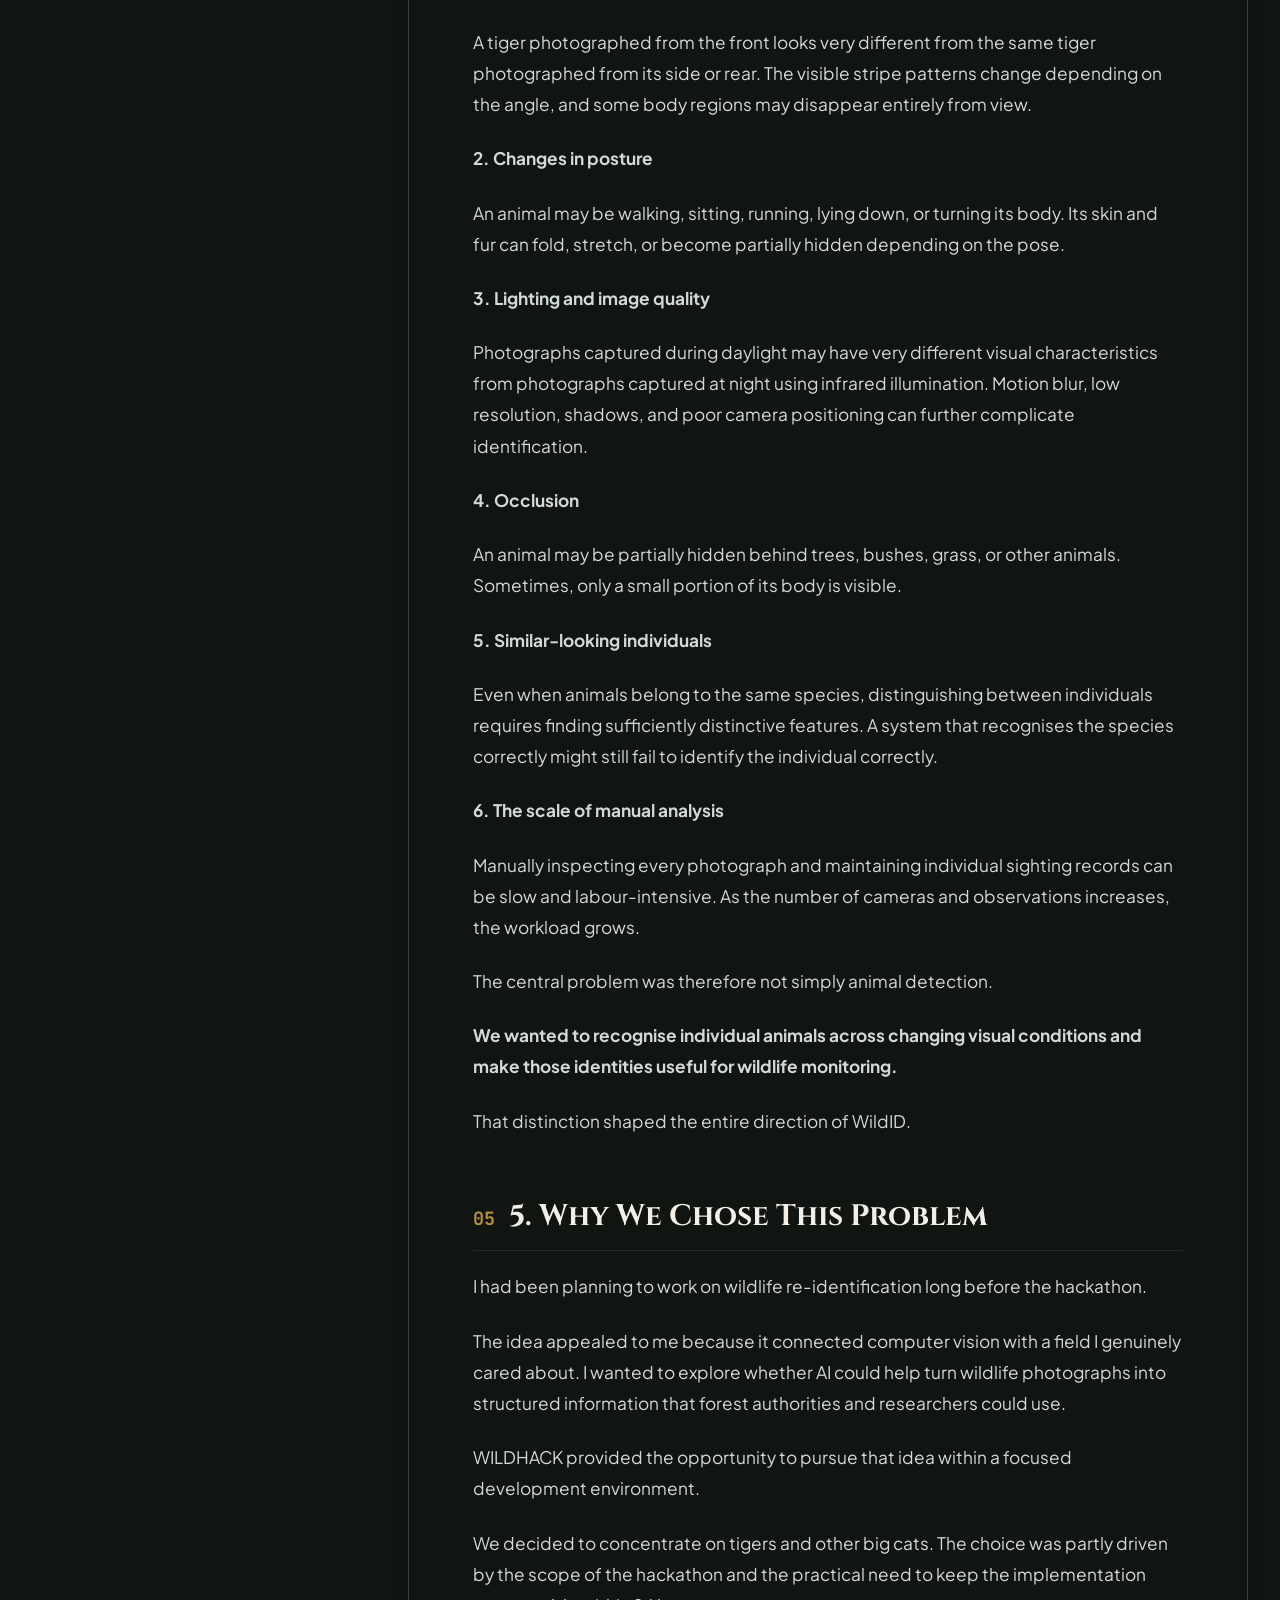
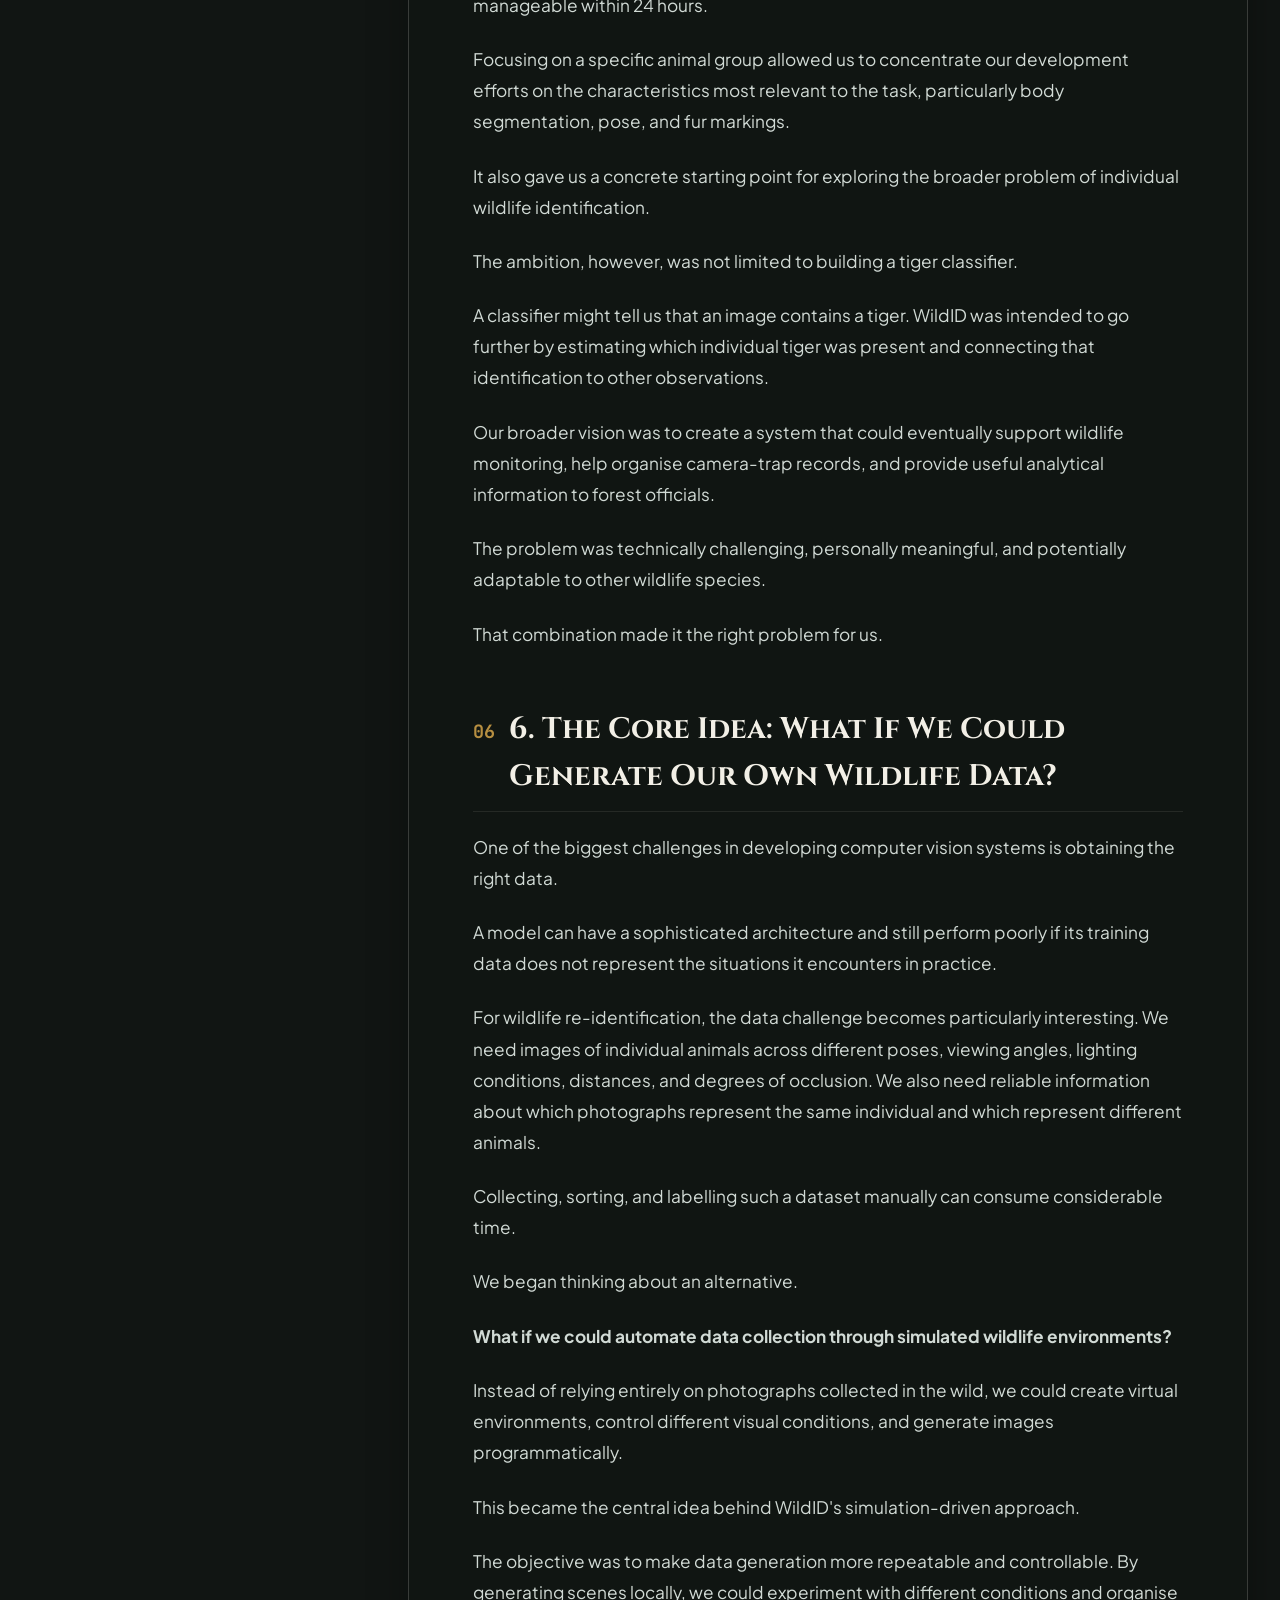
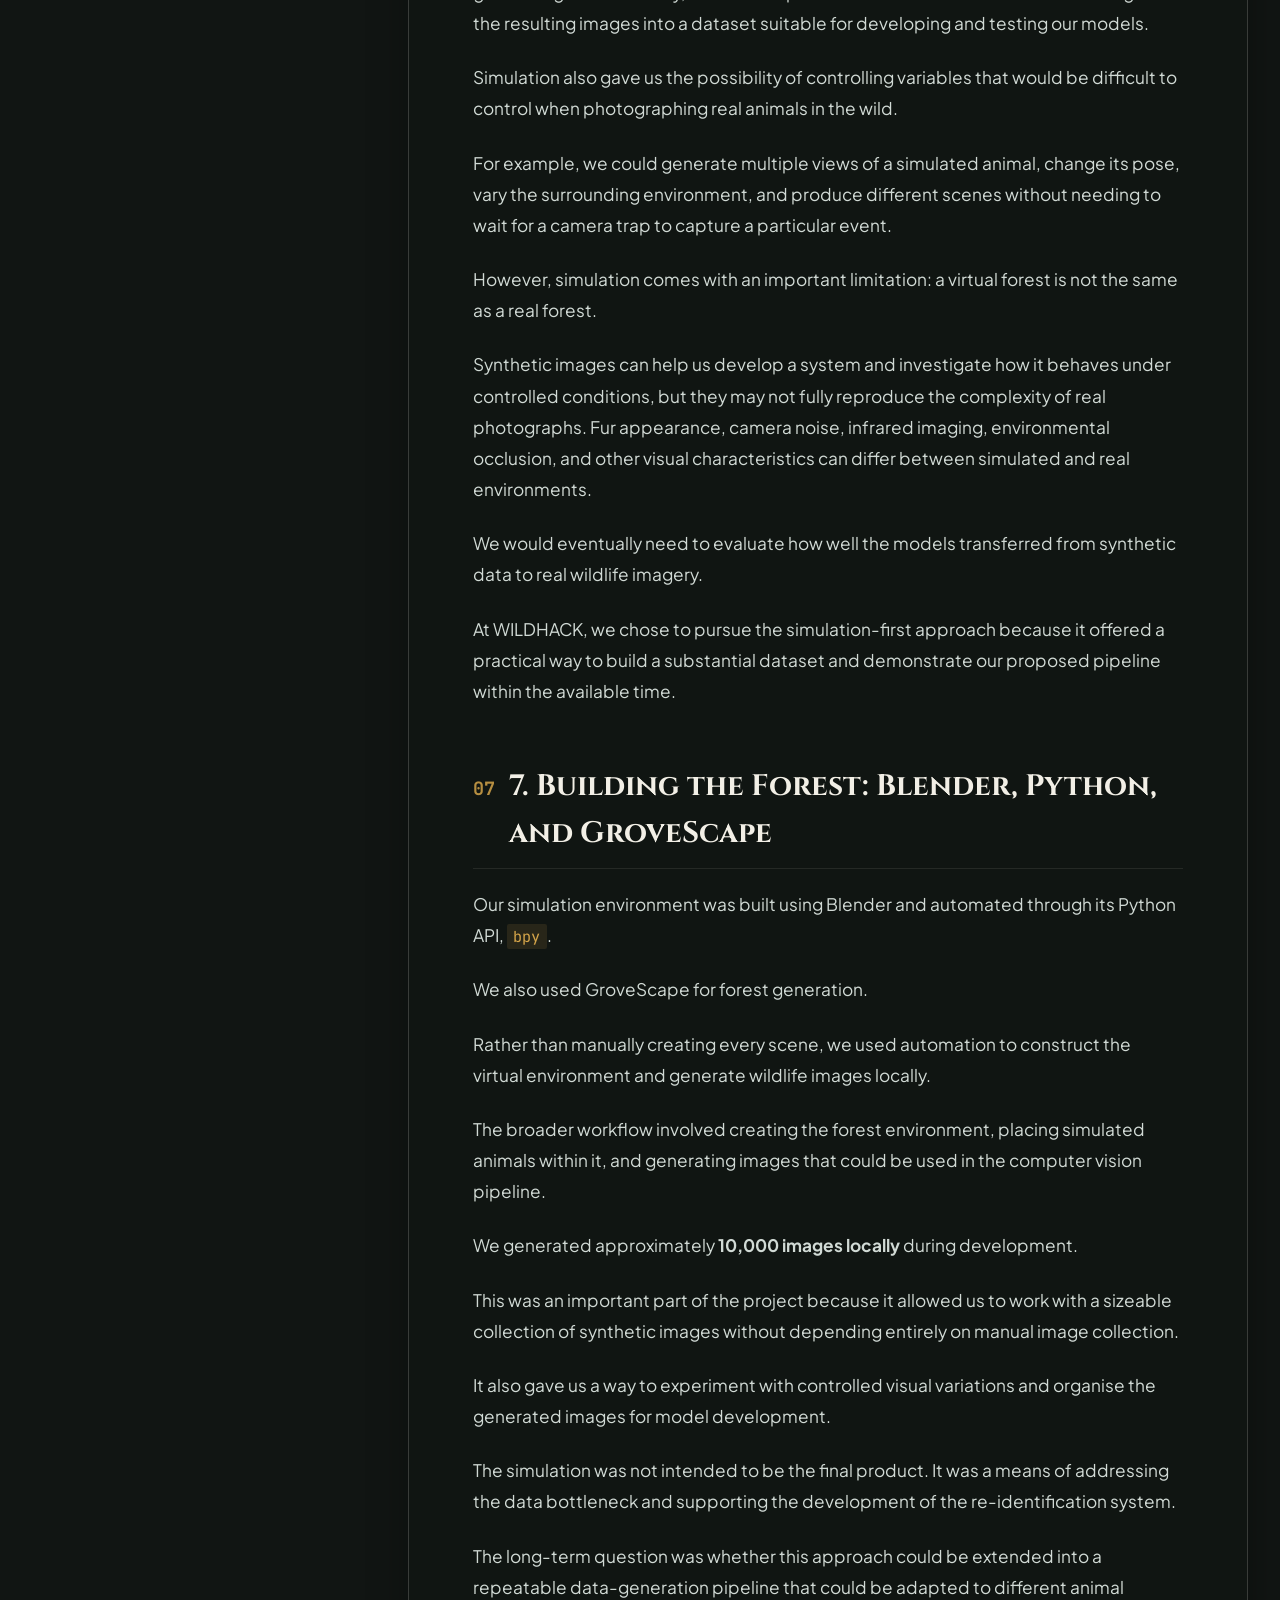
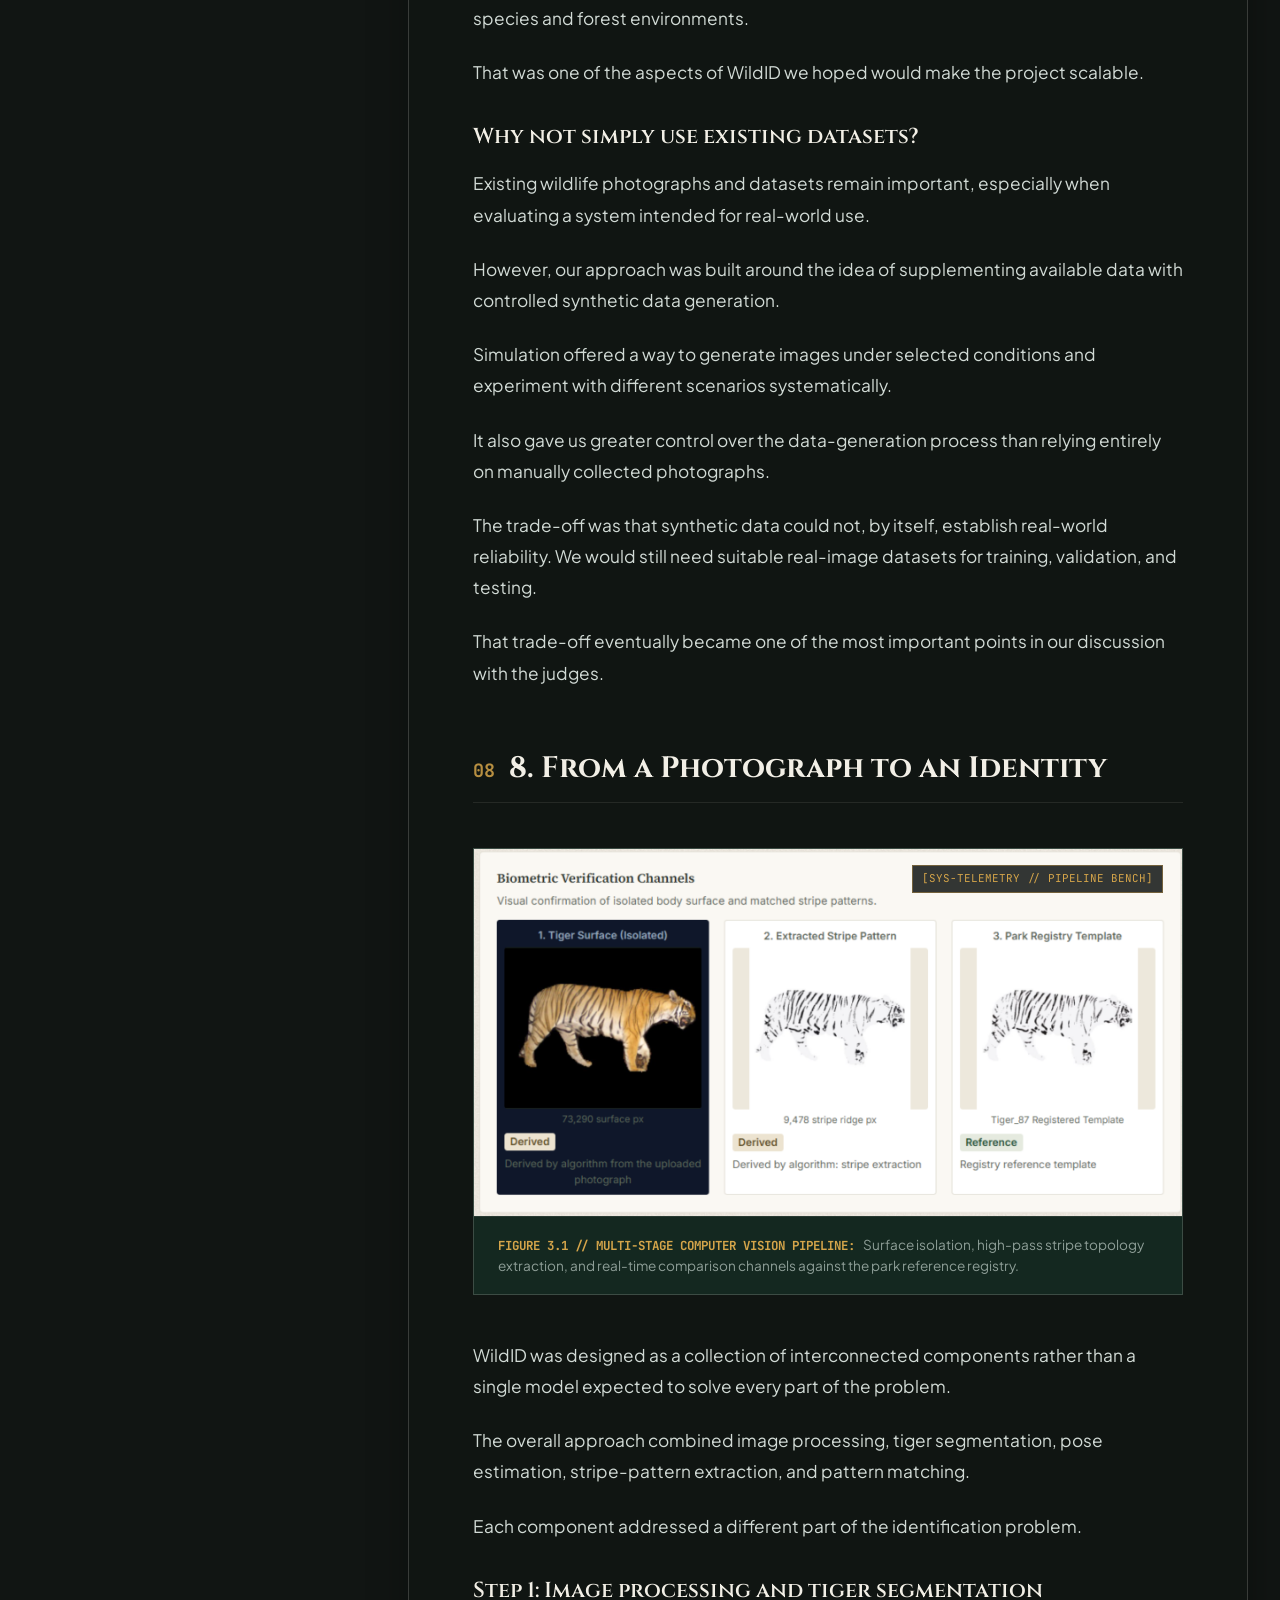
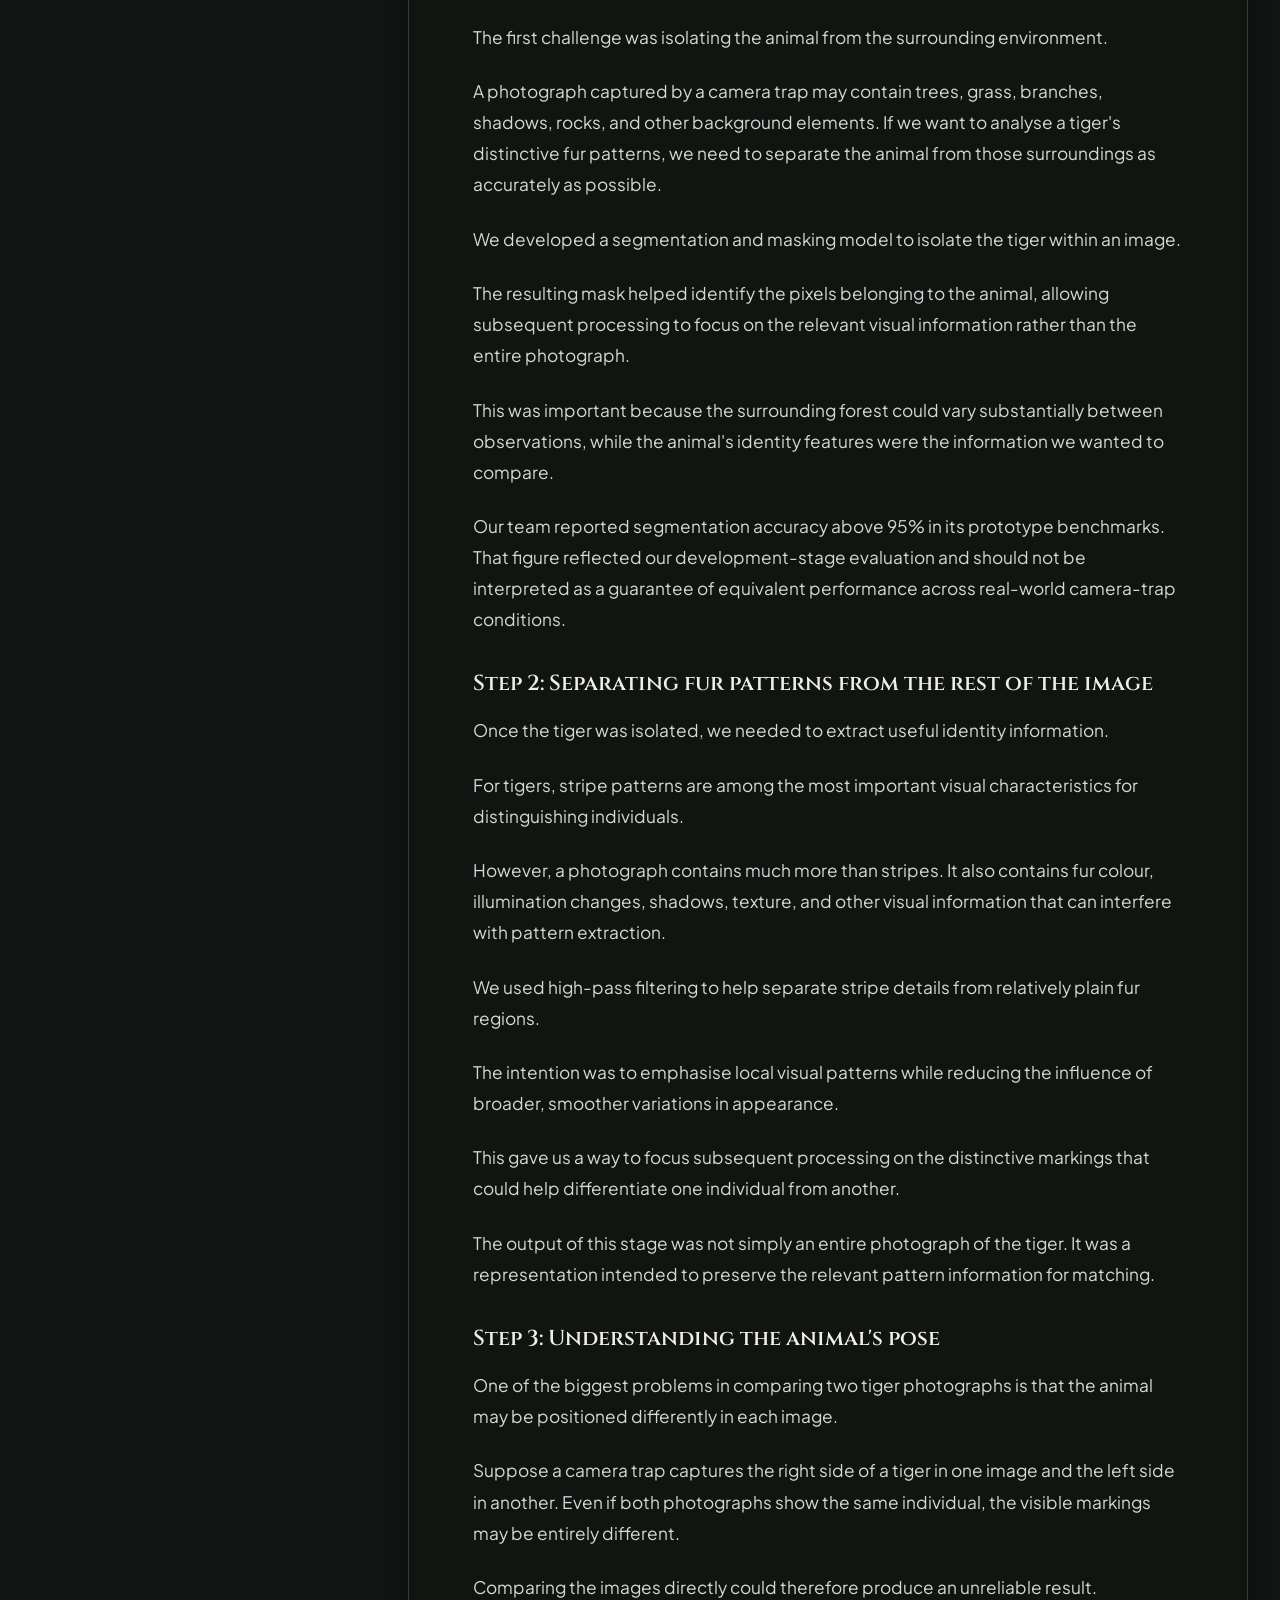
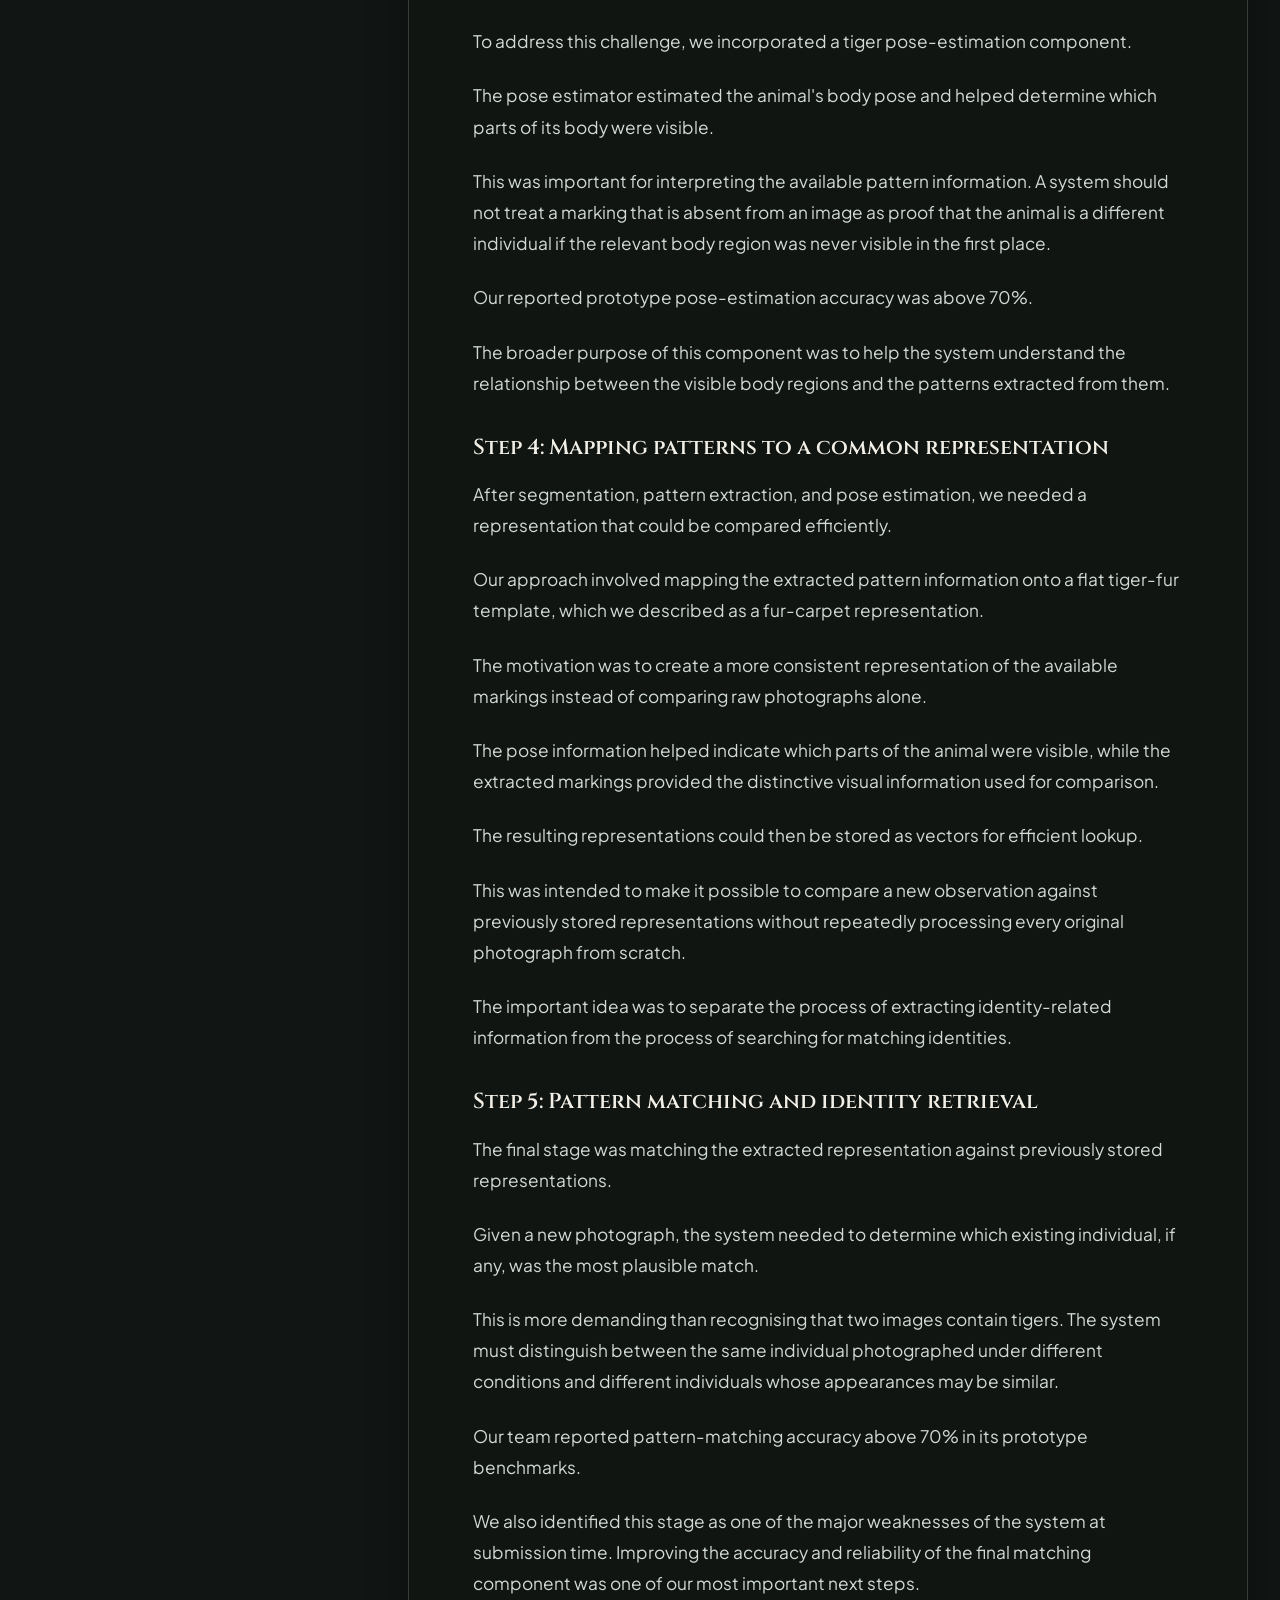
==== commit 95893efd: "Remove private images, replace editorial figures with authentic project assets, and sync gallery man" ====
--- a/blog.html
+++ b/blog.html
@@ -88,7 +88,7 @@
           </nav>
 
           <a href="index.html" class="btn-primary-ochre" style="display: block; text-align: center; text-decoration: none;">
-            Explore The 130 Specimen Plates ↗
+            Explore The 125 Specimen Plates ↗
           </a>
 
         </div>
